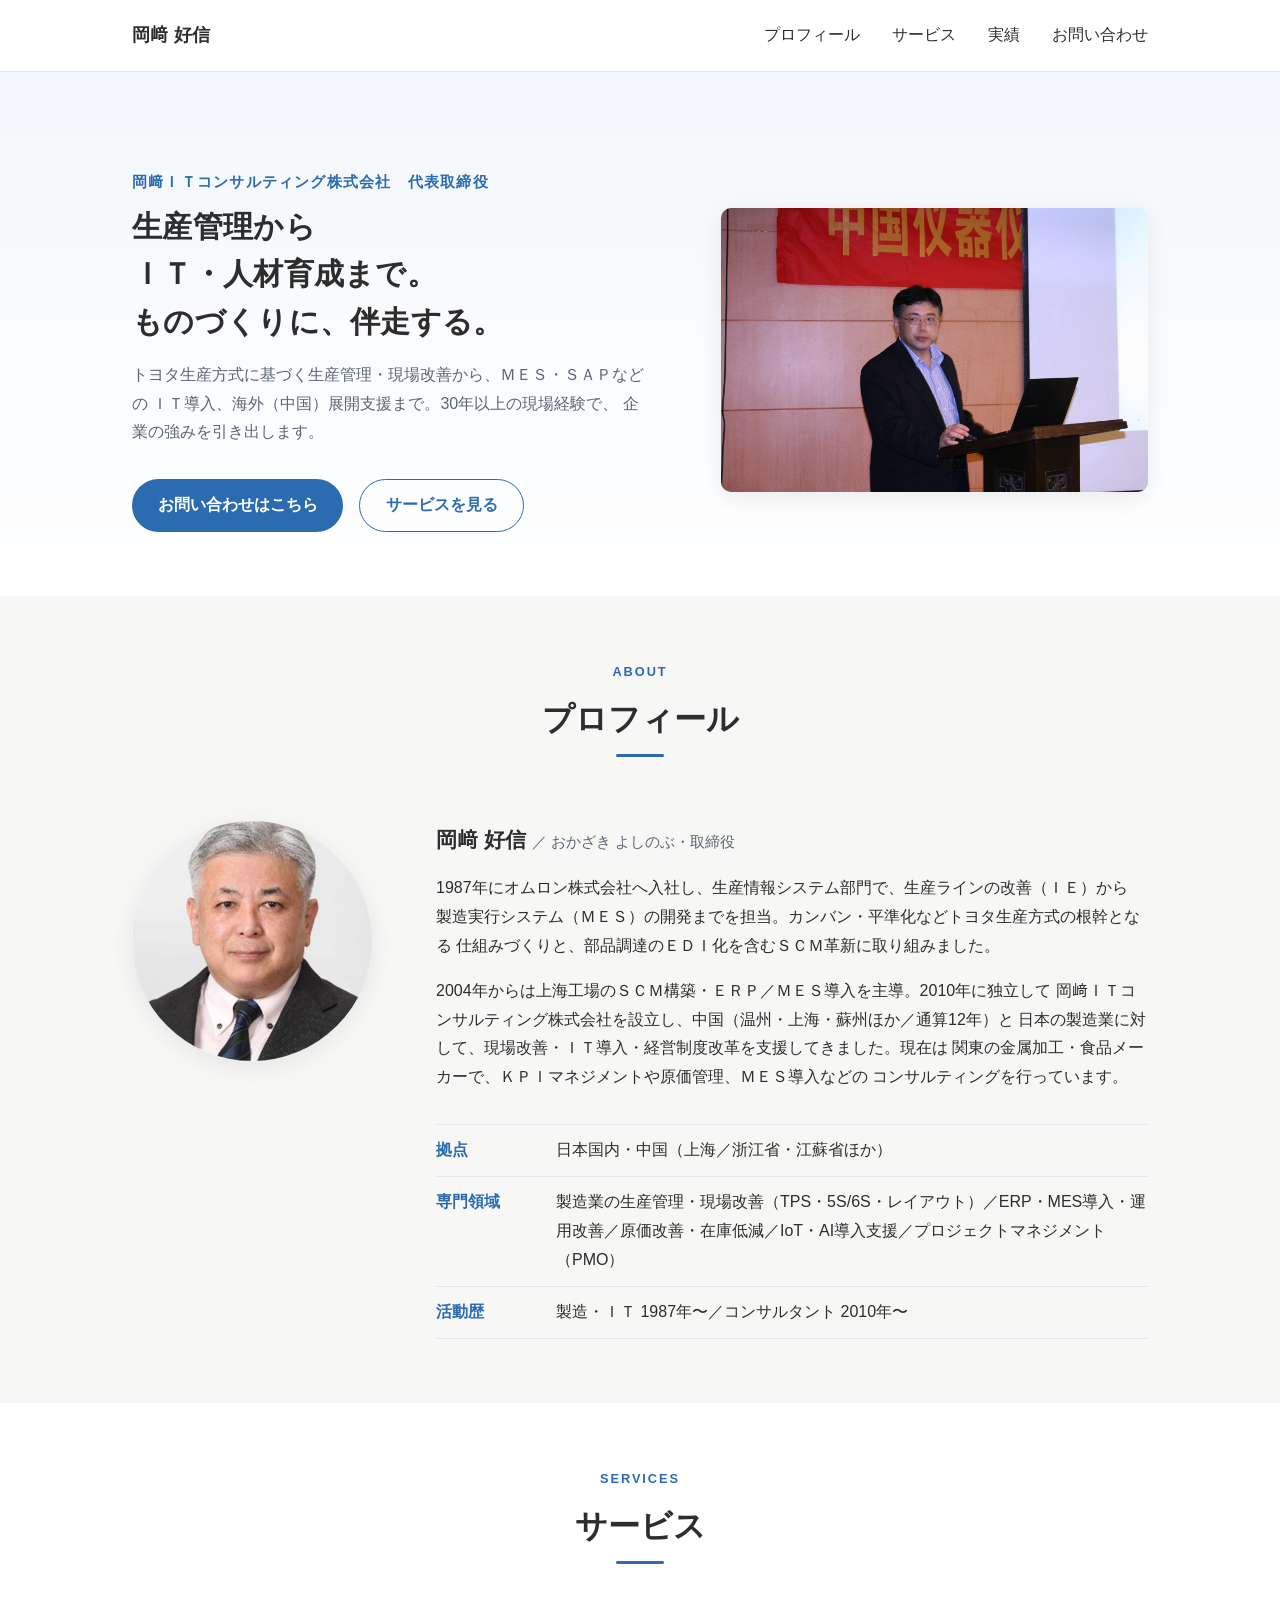
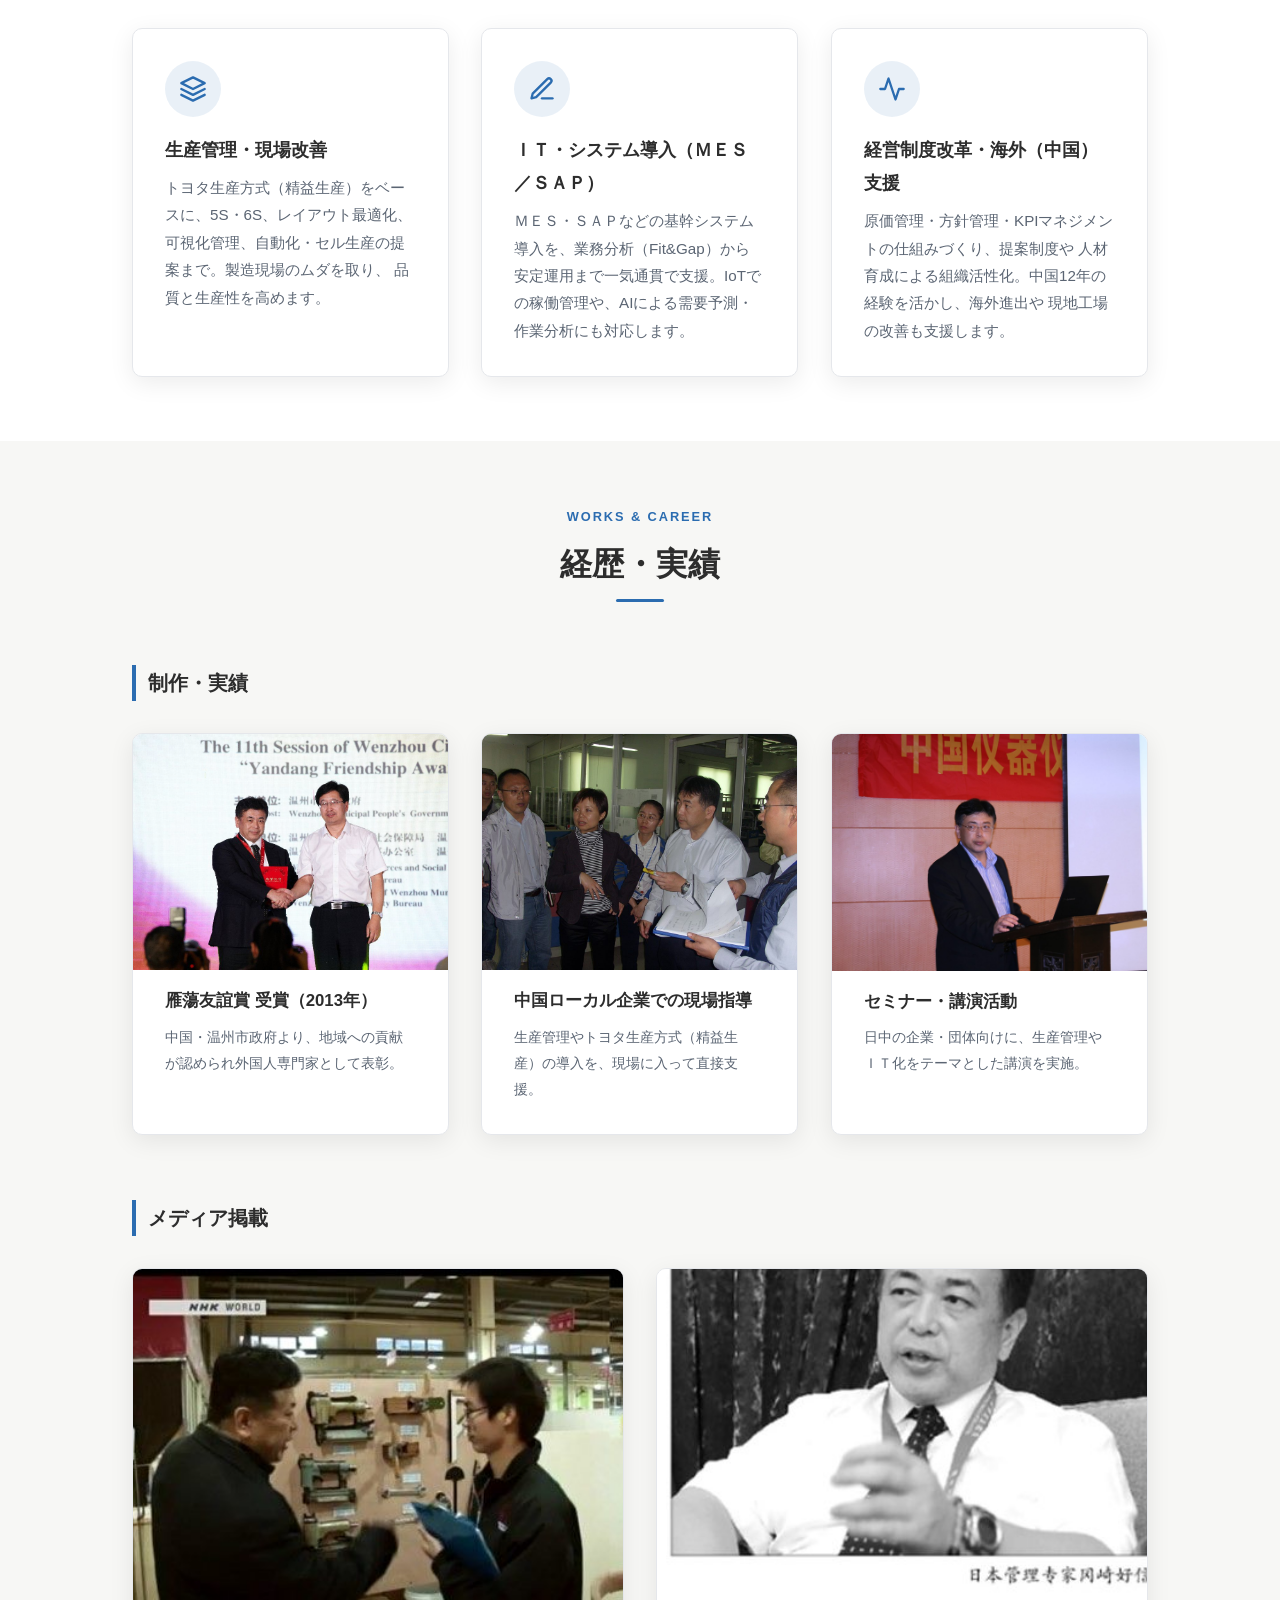
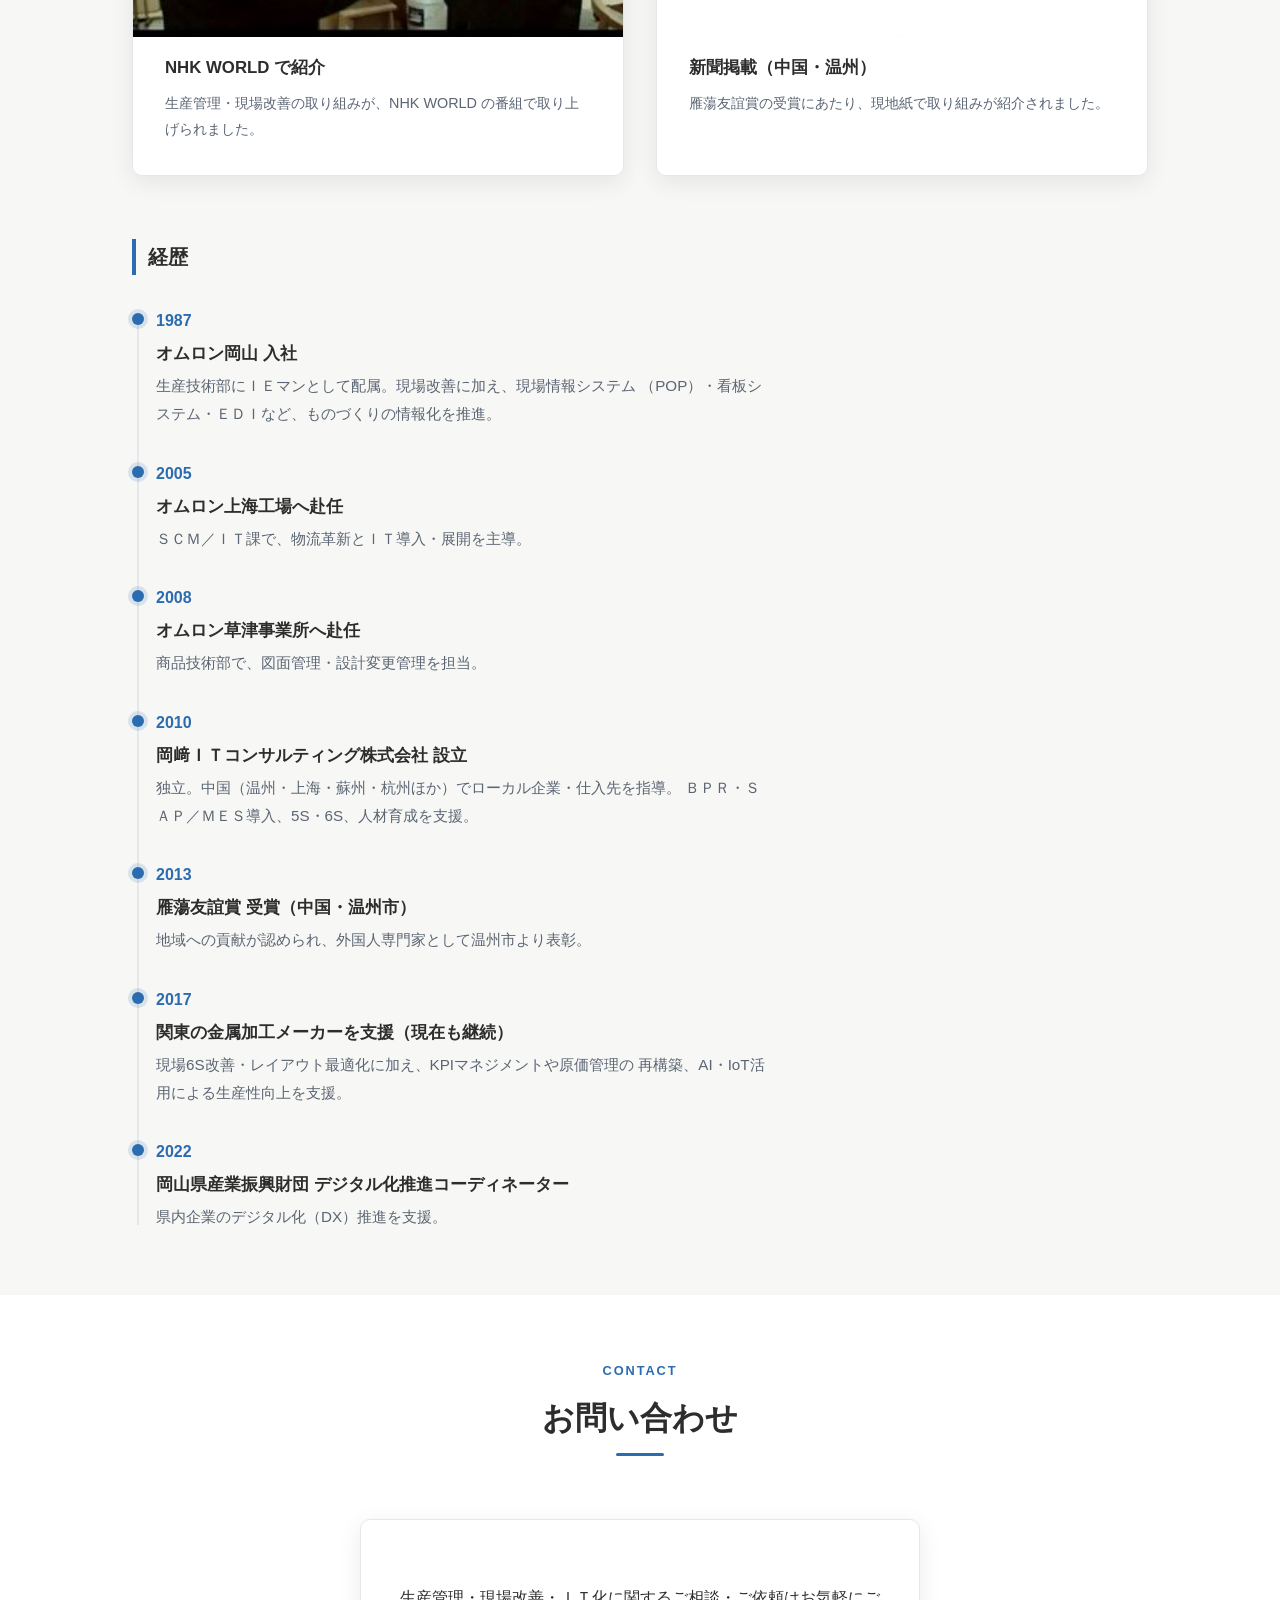
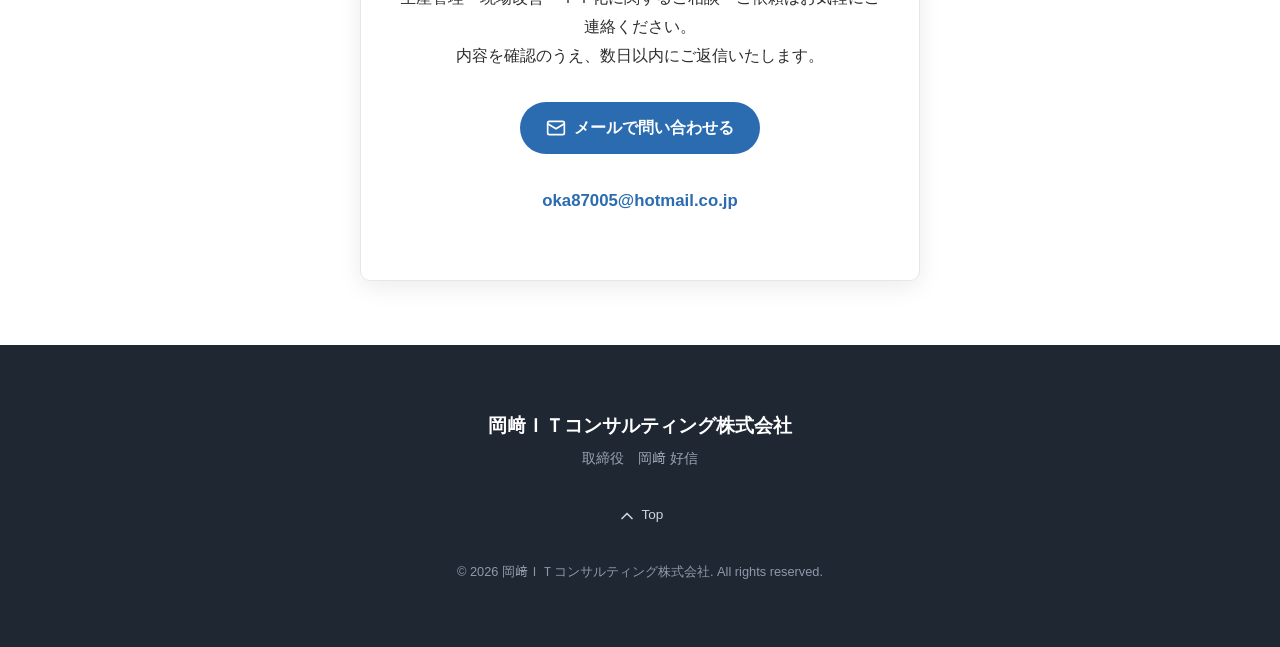
==== index.html @ dcaeceb7 "Update index.html" ====
<!DOCTYPE html>
<!--
  ============================================================
  個人事業主 名刺代わりサイト  /  1ページ完結・モバイルファースト
  - バックエンド無し（HTML / CSS / JS のみ）。AWS S3 + CloudFront で配信予定。
  - 依頼主（岡﨑好信氏／岡﨑ＩＴコンサルティング株式会社）の実データを反映済み（Sprint 7）。
  - 連絡先メール・SNSリンク・本番ドメインはプレースホルダー（公開前に差し替え：DEPLOY.md 参照）。
  ============================================================
-->
<html lang="ja">
<head>
  <meta charset="UTF-8" />
  <!-- モバイルファースト：端末幅に合わせて表示（拡大縮小は許可してアクセシビリティ確保） -->
  <meta name="viewport" content="width=device-width, initial-scale=1.0" />

  <!-- SEO / 共有用メタ -->
  <title>岡﨑 好信 | 岡﨑ＩＴコンサルティング株式会社</title>
  <meta name="description" content="生産管理・現場改善・ＩＴ化を軸に、中小企業の成長を支援する経営コンサルタント。トヨタ生産方式と日中での豊富な現場経験に基づくコンサルティングを行います。" />
  <meta name="theme-color" content="#2b6cb0" />

  <!-- ファビコン -->
  <link rel="icon" type="image/svg+xml" href="favicon.svg" />
  <link rel="icon" type="image/png" sizes="32x32" href="favicon-32.png" />
  <link rel="apple-touch-icon" href="apple-touch-icon.png" />

  <!--
    OGP / Twitter Card（SNSシェア時のカード表示）
    ※ 絶対URLは現在の公開先（GitHub Pages）に設定済み。
      クライアントへの譲渡時や独自ドメイン導入時は、下記の絶対URL（og:url / og:image / canonical）を差し替えること。
  -->
  <meta property="og:type" content="website" />
  <meta property="og:locale" content="ja_JP" />
  <meta property="og:site_name" content="岡﨑ＩＴコンサルティング株式会社" />
  <meta property="og:title" content="岡﨑 好信 | 岡﨑ＩＴコンサルティング株式会社" />
  <meta property="og:description" content="生産管理・現場改善・ＩＴ化を軸に、中小企業の成長を支援する経営コンサルタント。" />
  <meta property="og:url" content="https://metamol.github.io/okazaki-itc-site/" />
  <meta property="og:image" content="https://metamol.github.io/okazaki-itc-site/ogp.jpg" />
  <meta name="twitter:card" content="summary_large_image" />
  <link rel="canonical" href="https://metamol.github.io/okazaki-itc-site/" />

  <!-- 共通スタイル -->
  <link rel="stylesheet" href="css/style.css" />
</head>

<body>
  <!-- ============ ヘッダー / ナビ（Sprint 0 で枠、機能は Sprint 6） ============ -->
  <header class="site-header" id="top">
    <div class="container site-header__inner">
      <!-- ロゴ（屋号 or 氏名）。クリックでトップへ。 -->
      <a class="site-header__logo" href="#top">岡﨑 好信</a>

      <!-- モバイル用ハンバーガー（開閉動作は Sprint 6 で JS 実装） -->
      <button
        class="nav-toggle"
        type="button"
        aria-label="メニューを開く"
        aria-expanded="false"
        aria-controls="global-nav"
      >
        <span class="nav-toggle__bar"></span>
        <span class="nav-toggle__bar"></span>
        <span class="nav-toggle__bar"></span>
      </button>

      <!-- グローバルナビ：各セクションへのアンカー -->
      <nav class="global-nav" id="global-nav" aria-label="メインメニュー">
        <ul class="global-nav__list">
          <li><a href="#about">プロフィール</a></li>
          <li><a href="#services">サービス</a></li>
          <li><a href="#works">実績</a></li>
          <li><a href="#contact">お問い合わせ</a></li>
        </ul>
      </nav>
    </div>
  </header>

  <main>
    <!-- ============ Sprint 1: ヒーロー ============ -->
    <section class="hero" id="hero" aria-label="ヒーロー">
      <div class="container hero__inner">
        <!-- 左：テキスト（モバイルでは上） -->
        <div class="hero__body">
          <p class="hero__eyebrow">岡﨑ＩＴコンサルティング株式会社　代表取締役</p>
          <!-- キャッチコピー（各画面幅で折れない位置に改行を固定） -->
          <h1 class="hero__title">生産管理から<br />ＩＴ・人材育成まで。<br />ものづくりに、伴走する。</h1>
          <p class="hero__lead">
            トヨタ生産方式に基づく生産管理・現場改善から、ＭＥＳ・ＳＡＰなどの
            ＩＴ導入、海外（中国）展開支援まで。30年以上の現場経験で、
            企業の強みを引き出します。
          </p>
          <div class="hero__actions">
            <a class="btn btn--primary" href="#contact">お問い合わせはこちら</a>
            <a class="btn btn--ghost" href="#services">サービスを見る</a>
          </div>
        </div>

        <!-- 右：メインビジュアル（モバイルでは下）／セミナー登壇の様子 -->
        <div class="hero__visual">
          <img
            class="hero__image"
            src="images/hero.jpg"
            width="1600"
            height="1067"
            alt="セミナーで登壇する岡﨑好信"
          />
        </div>
      </div>
    </section>

    <!-- ============ Sprint 2: プロフィール ============ -->
    <section class="about section" id="about" aria-label="プロフィール">
      <div class="container">
        <!-- 共通見出しパーツ（英語ラベル＋日本語見出し） -->
        <header class="section-head">
          <p class="section-head__eyebrow">About</p>
          <h2 class="section-head__title">プロフィール</h2>
        </header>

        <div class="about__inner">
          <!-- 顔写真（正面ポートレート） -->
          <figure class="about__figure">
            <img
              class="about__image"
              src="images/profile.jpg"
              width="419"
              height="526"
              loading="lazy"
              alt="岡﨑好信"
            />
          </figure>

          <!-- 自己紹介本文＋基本情報 -->
          <div class="about__body">
            <p class="about__name">岡﨑 好信 <span class="about__role">／ おかざき よしのぶ・取締役</span></p>
            <p class="about__text">
              1987年にオムロン株式会社へ入社し、生産情報システム部門で、生産ラインの改善（ＩＥ）から
              製造実行システム（ＭＥＳ）の開発までを担当。カンバン・平準化などトヨタ生産方式の根幹となる
              仕組みづくりと、部品調達のＥＤＩ化を含むＳＣＭ革新に取り組みました。
            </p>
            <p class="about__text">
              2004年からは上海工場のＳＣＭ構築・ＥＲＰ／ＭＥＳ導入を主導。2010年に独立して
              岡﨑ＩＴコンサルティング株式会社を設立し、中国（温州・上海・蘇州ほか／通算12年）と
              日本の製造業に対して、現場改善・ＩＴ導入・経営制度改革を支援してきました。現在は
              関東の金属加工・食品メーカーで、ＫＰＩマネジメントや原価管理、ＭＥＳ導入などの
              コンサルティングを行っています。
            </p>

            <!-- 基本情報 -->
            <dl class="about__facts">
              <div class="about__fact">
                <dt>拠点</dt>
                <dd>日本国内・中国（上海／浙江省・江蘇省ほか）</dd>
              </div>
              <div class="about__fact">
                <dt>専門領域</dt>
                <dd>製造業の生産管理・現場改善（TPS・5S/6S・レイアウト）／ERP・MES導入・運用改善／原価改善・在庫低減／IoT・AI導入支援／プロジェクトマネジメント（PMO）</dd>
              </div>
              <div class="about__fact">
                <dt>活動歴</dt>
                <dd>製造・ＩＴ 1987年〜／コンサルタント 2010年〜</dd>
              </div>
            </dl>
          </div>
        </div>
      </div>
    </section>

    <!-- ============ Sprint 3: サービス / 事業内容 ============ -->
    <section class="services section" id="services" aria-label="サービス">
      <div class="container">
        <header class="section-head">
          <p class="section-head__eyebrow">Services</p>
          <h2 class="section-head__title">サービス</h2>
        </header>

        <!-- サービス一覧（ul/li で「項目の集まり」を意味づけ） -->
        <ul class="service-grid">
          <li class="service-card">
            <!-- アイコンは装飾なので aria-hidden（読み上げ対象外） -->
            <span class="service-card__icon" aria-hidden="true">
              <svg viewBox="0 0 24 24" width="28" height="28" fill="none"
                stroke="currentColor" stroke-width="2" stroke-linecap="round"
                stroke-linejoin="round">
                <path d="M12 2 2 7l10 5 10-5-10-5Z" />
                <path d="M2 17l10 5 10-5" />
                <path d="M2 12l10 5 10-5" />
              </svg>
            </span>
            <h3 class="service-card__title">生産管理・現場改善</h3>
            <p class="service-card__desc">
              トヨタ生産方式（精益生産）をベースに、5S・6S、レイアウト最適化、
              可視化管理、自動化・セル生産の提案まで。製造現場のムダを取り、
              品質と生産性を高めます。
            </p>
          </li>

          <li class="service-card">
            <span class="service-card__icon" aria-hidden="true">
              <svg viewBox="0 0 24 24" width="28" height="28" fill="none"
                stroke="currentColor" stroke-width="2" stroke-linecap="round"
                stroke-linejoin="round">
                <path d="M12 20h9" />
                <path d="M16.5 3.5a2.12 2.12 0 0 1 3 3L7 19l-4 1 1-4 12.5-12.5Z" />
              </svg>
            </span>
            <h3 class="service-card__title">ＩＴ・システム導入（ＭＥＳ／ＳＡＰ）</h3>
            <p class="service-card__desc">
              ＭＥＳ・ＳＡＰなどの基幹システム導入を、業務分析（Fit&amp;Gap）から
              安定運用まで一気通貫で支援。IoTでの稼働管理や、AIによる需要予測・
              作業分析にも対応します。
            </p>
          </li>

          <li class="service-card">
            <span class="service-card__icon" aria-hidden="true">
              <svg viewBox="0 0 24 24" width="28" height="28" fill="none"
                stroke="currentColor" stroke-width="2" stroke-linecap="round"
                stroke-linejoin="round">
                <path d="M22 12h-4l-3 9L9 3l-3 9H2" />
              </svg>
            </span>
            <h3 class="service-card__title">経営制度改革・海外（中国）支援</h3>
            <p class="service-card__desc">
              原価管理・方針管理・KPIマネジメントの仕組みづくり、提案制度や
              人材育成による組織活性化。中国12年の経験を活かし、海外進出や
              現地工場の改善も支援します。
            </p>
          </li>
        </ul>
      </div>
    </section>

    <!-- ============ Sprint 4: 経歴・実績 ============ -->
    <section class="works section" id="works" aria-label="経歴・実績">
      <div class="container">
        <header class="section-head">
          <p class="section-head__eyebrow">Works &amp; Career</p>
          <h2 class="section-head__title">経歴・実績</h2>
        </header>

        <!-- 実績（画像カード。実画像は Sprint 7 で差し替え） -->
        <h3 class="works__subtitle">制作・実績</h3>
        <ul class="works-grid">
          <li class="work-card">
            <img class="work-card__image" src="images/work-award.jpg" width="1024"
              height="682" loading="lazy" alt="温州市 雁蕩友誼賞の授賞式" />
            <div class="work-card__body">
              <h4 class="work-card__title">雁蕩友誼賞 受賞（2013年）</h4>
              <p class="work-card__desc">
                中国・温州市政府より、地域への貢献が認められ外国人専門家として表彰。
              </p>
            </div>
          </li>
          <li class="work-card">
            <img class="work-card__image" src="images/work-onsite.jpg" width="1000"
              height="750" loading="lazy" alt="中国ローカル企業での現場指導" />
            <div class="work-card__body">
              <h4 class="work-card__title">中国ローカル企業での現場指導</h4>
              <p class="work-card__desc">
                生産管理やトヨタ生産方式（精益生産）の導入を、現場に入って直接支援。
              </p>
            </div>
          </li>
          <li class="work-card">
            <img class="work-card__image" src="images/hero.jpg" width="1600"
              height="1067" loading="lazy" alt="セミナーでの講演の様子" />
            <div class="work-card__body">
              <h4 class="work-card__title">セミナー・講演活動</h4>
              <p class="work-card__desc">
                日中の企業・団体向けに、生産管理やＩＴ化をテーマとした講演を実施。
              </p>
            </div>
          </li>
        </ul>

        <!-- メディア掲載 -->
        <h3 class="works__subtitle works__subtitle--timeline">メディア掲載</h3>
        <ul class="works-grid">
          <li class="work-card">
            <img class="work-card__image" src="images/media-nhk.jpg" width="516"
              height="302" loading="lazy" alt="NHK WORLD で取材を受ける岡﨑好信" />
            <div class="work-card__body">
              <h4 class="work-card__title">NHK WORLD で紹介</h4>
              <p class="work-card__desc">
                生産管理・現場改善の取り組みが、NHK WORLD の番組で取り上げられました。
              </p>
            </div>
          </li>
          <li class="work-card">
            <img class="work-card__image" src="images/media-news.jpg" width="425"
              height="510" loading="lazy" alt="岡﨑好信を紹介する新聞記事（中国・温州）" />
            <div class="work-card__body">
              <h4 class="work-card__title">新聞掲載（中国・温州）</h4>
              <p class="work-card__desc">
                雁蕩友誼賞の受賞にあたり、現地紙で取り組みが紹介されました。
              </p>
            </div>
          </li>
        </ul>

        <!-- 経歴（タイムライン） -->
        <h3 class="works__subtitle works__subtitle--timeline">経歴</h3>
        <ol class="timeline">
          <li class="timeline__item">
            <span class="timeline__year">1987</span>
            <div class="timeline__content">
              <h4 class="timeline__title">オムロン岡山 入社</h4>
              <p class="timeline__desc">
                生産技術部にＩＥマンとして配属。現場改善に加え、現場情報システム
                （POP）・看板システム・ＥＤＩなど、ものづくりの情報化を推進。
              </p>
            </div>
          </li>
          <li class="timeline__item">
            <span class="timeline__year">2005</span>
            <div class="timeline__content">
              <h4 class="timeline__title">オムロン上海工場へ赴任</h4>
              <p class="timeline__desc">
                ＳＣＭ／ＩＴ課で、物流革新とＩＴ導入・展開を主導。
              </p>
            </div>
          </li>
          <li class="timeline__item">
            <span class="timeline__year">2008</span>
            <div class="timeline__content">
              <h4 class="timeline__title">オムロン草津事業所へ赴任</h4>
              <p class="timeline__desc">
                商品技術部で、図面管理・設計変更管理を担当。
              </p>
            </div>
          </li>
          <li class="timeline__item">
            <span class="timeline__year">2010</span>
            <div class="timeline__content">
              <h4 class="timeline__title">岡﨑ＩＴコンサルティング株式会社 設立</h4>
              <p class="timeline__desc">
                独立。中国（温州・上海・蘇州・杭州ほか）でローカル企業・仕入先を指導。
                ＢＰＲ・ＳＡＰ／ＭＥＳ導入、5S・6S、人材育成を支援。
              </p>
            </div>
          </li>
          <li class="timeline__item">
            <span class="timeline__year">2013</span>
            <div class="timeline__content">
              <h4 class="timeline__title">雁蕩友誼賞 受賞（中国・温州市）</h4>
              <p class="timeline__desc">
                地域への貢献が認められ、外国人専門家として温州市より表彰。
              </p>
            </div>
          </li>
          <li class="timeline__item">
            <span class="timeline__year">2017</span>
            <div class="timeline__content">
              <h4 class="timeline__title">関東の金属加工メーカーを支援（現在も継続）</h4>
              <p class="timeline__desc">
                現場6S改善・レイアウト最適化に加え、KPIマネジメントや原価管理の
                再構築、AI・IoT活用による生産性向上を支援。
              </p>
            </div>
          </li>
          <li class="timeline__item">
            <span class="timeline__year">2022</span>
            <div class="timeline__content">
              <h4 class="timeline__title">岡山県産業振興財団 デジタル化推進コーディネーター</h4>
              <p class="timeline__desc">
                県内企業のデジタル化（DX）推進を支援。
              </p>
            </div>
          </li>
        </ol>
      </div>
    </section>

    <!-- ============ Sprint 5: お問い合わせ ============ -->
    <section class="contact section" id="contact" aria-label="お問い合わせ">
      <div class="container">
        <header class="section-head">
          <p class="section-head__eyebrow">Contact</p>
          <h2 class="section-head__title">お問い合わせ</h2>
        </header>

        <div class="contact__card">
          <p class="contact__text">
            生産管理・現場改善・ＩＴ化に関するご相談・ご依頼はお気軽にご連絡ください。<br />
            内容を確認のうえ、数日以内にご返信いたします。
          </p>

          <!-- 主導線：メール（バックエンド不要。実アドレスは Sprint 7 で差し替え） -->
          <a class="btn btn--primary contact__mail" href="mailto:oka87005@hotmail.co.jp">
            <svg viewBox="0 0 24 24" width="20" height="20" fill="none"
              stroke="currentColor" stroke-width="2" stroke-linecap="round"
              stroke-linejoin="round" aria-hidden="true">
              <rect x="2" y="4" width="20" height="16" rx="2" />
              <path d="m22 7-10 6L2 7" />
            </svg>
            メールで問い合わせる
          </a>

          <!-- メールアドレス（クリックで起動・コピーも可） -->
          <p class="contact__address">
            <a href="mailto:oka87005@hotmail.co.jp">oka87005@hotmail.co.jp</a>
          </p>
        </div>
      </div>
    </section>
  </main>

  <!-- ============ Sprint 5: フッター ============ -->
  <footer class="site-footer">
    <div class="container site-footer__inner">
      <div class="site-footer__brand">
        <p class="site-footer__logo">岡﨑ＩＴコンサルティング株式会社</p>
        <p class="site-footer__tagline">取締役　岡﨑 好信</p>
      </div>

      <!-- ページトップへ戻る -->
      <a class="site-footer__top" href="#top" aria-label="ページの先頭へ戻る">
        <svg viewBox="0 0 24 24" width="20" height="20" fill="none"
          stroke="currentColor" stroke-width="2" stroke-linecap="round"
          stroke-linejoin="round" aria-hidden="true">
          <path d="m18 15-6-6-6 6" />
        </svg>
        Top
      </a>

      <p class="site-footer__copy">&copy; 2026 岡﨑ＩＴコンサルティング株式会社. All rights reserved.</p>
    </div>
  </footer>

  <!-- 共通スクリプト（ナビ開閉・スクロール演出は Sprint 6 で実装） -->
  <script src="js/main.js" defer></script>
</body>
</html>
---- css/style.css ----
/* ============================================================
   共通スタイル  /  Sprint 0：基盤構築
   構成: 1.リセット 2.デザイントークン 3.ベース 4.レイアウト土台
         5.ヘッダー/ナビ枠 6.プレースホルダー表示
   方針: モバイルファースト（まず狭い画面、@media (min-width) で拡張）
   ============================================================ */

/* ---------- 1. 最小リセット ---------- */
*,
*::before,
*::after {
  box-sizing: border-box; /* paddingを含めた幅計算でレイアウト崩れを防ぐ */
}

html {
  -webkit-text-size-adjust: 100%; /* モバイルで勝手に文字が拡大されるのを防ぐ */
  scroll-behavior: smooth;        /* アンカー移動を滑らかに */
}

body,
h1, h2, h3, h4, p, ul, ol, figure, blockquote {
  margin: 0;
}

ul, ol {
  padding: 0;
  list-style: none;
}

a {
  color: inherit;
  text-decoration: none;
}

img {
  display: block;
  max-width: 100%; /* 画像が親をはみ出さない（横スクロール防止） */
  height: auto;
}

button {
  font: inherit;
  color: inherit;
  background: none;
  border: none;
  cursor: pointer;
}

/* ---------- 2. デザイントークン（CSS変数） ----------
   ブランドカラーやサイズの「一元管理」。
   後でブランドカラーを変えるときは --color-accent の1行を直すだけで済む。 */
:root {
  /* 配色：ベース(白/オフホワイト) + アクセント1色 + ダークグレー文字 */
  --color-bg: #ffffff;
  --color-bg-subtle: #f7f7f5;   /* セクション背景の差し色（オフホワイト） */
  --color-text: #2d2d2d;        /* 本文 */
  --color-text-muted: #5b6573;  /* 補足テキスト（コントラスト比 4.5:1 以上を確保：hero #f3f7fb 上で約5.49、#f7f7f5 上で約5.51） */
  --color-accent: #2b6cb0;      /* ★ブランドカラー（ここ1行で全体を変更可能） */
  --color-accent-dark: #21527e; /* ホバー等の濃いめ */
  --color-border: #e5e7eb;

  /* タイポグラフィ（日本語対応のシステムフォント＝読み込み無しで軽量・高速） */
  --font-base: "Helvetica Neue", Arial, "Hiragino Kaku Gothic ProN",
    "Hiragino Sans", "Yu Gothic", "Meiryo", sans-serif;
  --line-height: 1.8;

  /* 余白・サイズ（8pxグリッドベース） */
  --space-xs: 0.5rem;
  --space-sm: 1rem;
  --space-md: 2rem;
  --space-lg: 4rem;
  --space-xl: 6rem;

  --container-max: 1080px;   /* PC時の最大幅 */
  --container-pad: 1.25rem;  /* 左右の余白（モバイル基準） */
  --header-height: 60px;

  --radius: 10px;
  --shadow: 0 6px 24px rgba(0, 0, 0, 0.08);
  --transition: 0.25s ease;
}

/* ---------- 3. ベース ---------- */
body {
  font-family: var(--font-base);
  line-height: var(--line-height);
  color: var(--color-text);
  background: var(--color-bg);
  /* ヘッダーが fixed のぶん、本文の先頭が隠れないように余白を確保 */
  padding-top: var(--header-height);
}

/* アンカー移動時に固定ヘッダーへ潜り込まないよう、着地位置を調整 */
:target {
  scroll-margin-top: var(--header-height);
}

/* ---------- 4. レイアウト土台 ---------- */
.container {
  width: 100%;
  max-width: var(--container-max);
  margin-inline: auto;
  padding-inline: var(--container-pad);
}

/* 各セクション共通の上下余白（ヒーローは個別指定するので .section のみ） */
.section {
  padding-block: var(--space-lg);
}

/* セクション背景の交互差し込み（視認性向上）。Sprint 2以降で活用 */
.section:nth-of-type(even) {
  background: var(--color-bg-subtle);
}

/* ---------- 5. ヘッダー / ナビ枠（機能は Sprint 6） ---------- */
.site-header {
  position: fixed; /* スクロールしても常に上部に固定 */
  inset: 0 0 auto 0;
  height: var(--header-height);
  background: rgba(255, 255, 255, 0.92);
  backdrop-filter: saturate(180%) blur(8px);
  border-bottom: 1px solid var(--color-border);
  z-index: 1000;
}

.site-header__inner {
  height: 100%;
  display: flex;
  align-items: center;
  justify-content: space-between;
}

.site-header__logo {
  font-size: 1.1rem;
  font-weight: 700;
  letter-spacing: 0.02em;
}

/* ハンバーガーボタン（モバイルで表示、PCで隠す） */
.nav-toggle {
  display: inline-flex;
  flex-direction: column;
  justify-content: center;
  gap: 5px;
  width: 44px;  /* タップしやすい最小サイズ */
  height: 44px;
}

.nav-toggle__bar {
  display: block;
  width: 24px;
  height: 2px;
  background: var(--color-text);
  transition: var(--transition);
}

/* グローバルナビ（モバイル：初期は隠す。開閉は Sprint 6 で .is-open を付与） */
.global-nav {
  position: fixed;
  inset: var(--header-height) 0 auto 0;
  background: var(--color-bg);
  border-bottom: 1px solid var(--color-border);
  transform: translateY(-120%); /* 画面外へ退避 */
  transition: transform var(--transition);
}

.global-nav.is-open {
  transform: translateY(0);
}

.global-nav__list {
  display: flex;
  flex-direction: column;
}

.global-nav__list a {
  display: block;
  padding: var(--space-sm) var(--container-pad);
  border-top: 1px solid var(--color-border);
  transition: color var(--transition);
}

.global-nav__list a:hover {
  color: var(--color-accent);
}

/* ============================================================
   レスポンシブ：タブレット以上（768px〜）
   ============================================================ */
@media (min-width: 768px) {
  :root {
    --container-pad: 2rem;
    --header-height: 72px;
  }

  /* PCではハンバーガーを隠し、ナビを横並びで常時表示 */
  .nav-toggle {
    display: none;
  }

  .global-nav {
    position: static;
    transform: none;
    background: transparent;
    border: none;
  }

  .global-nav__list {
    flex-direction: row;
    gap: var(--space-md);
  }

  .global-nav__list a {
    padding: 0;
    border: none;
  }
}

/* ============================================================
   アクセシビリティ：視差効果を減らす設定の尊重
   ============================================================ */
@media (prefers-reduced-motion: reduce) {
  html {
    scroll-behavior: auto;
  }
  * {
    transition: none !important;
  }
}

/* ============================================================
   アクセシビリティ：キーボード操作時のフォーカス可視化
   :focus ではなく :focus-visible を使い、マウス操作時には出さない
   ============================================================ */
a:focus-visible,
.btn:focus-visible,
.nav-toggle:focus-visible,
.global-nav__list a:focus-visible {
  outline: 2px solid var(--color-accent);
  outline-offset: 2px;
  border-radius: 2px;
}

/* ============================================================
   ボタン（共通パーツ。ヒーロー以降の各CTAで使う）
   ============================================================ */
.btn {
  display: inline-flex;
  align-items: center;
  justify-content: center;
  min-height: 48px; /* タップ領域を確保（アクセシビリティ） */
  padding: 0.7rem 1.6rem;
  border-radius: 999px;
  font-weight: 700;
  text-align: center;
  transition: background var(--transition), color var(--transition),
    border-color var(--transition), transform var(--transition);
}

.btn:active {
  transform: translateY(1px);
}

.btn--primary {
  background: var(--color-accent);
  color: #fff;
}

.btn--primary:hover {
  background: var(--color-accent-dark);
}

.btn--ghost {
  border: 1.5px solid var(--color-accent);
  color: var(--color-accent);
}

.btn--ghost:hover {
  background: var(--color-accent);
  color: #fff;
}

/* ============================================================
   Sprint 1：ヒーローセクション
   モバイル：縦積み（テキスト→画像）／PC：2カラム（テキスト｜画像）
   ============================================================ */
.hero {
  padding-block: var(--space-lg) var(--space-md);
  background: linear-gradient(180deg, #f3f7fb 0%, var(--color-bg) 100%);
}

.hero__inner {
  display: flex;
  flex-direction: column;
  gap: var(--space-md);
  align-items: center;
  text-align: center;
}

.hero__eyebrow {
  color: var(--color-accent);
  font-weight: 700;
  letter-spacing: 0.08em;
  font-size: 0.95rem;
  margin-bottom: var(--space-xs);
}

.hero__title {
  /* キャッチコピーは3行・最長12字（「ものづくりに、伴走する。」）。
     タブレットの2カラム時の狭い文字幅でも折れない上限に調整。 */
  font-size: clamp(1.4rem, 4.5vw, 1.9rem);
  line-height: 1.55;
  letter-spacing: 0.01em;
}

.hero__lead {
  margin-top: var(--space-sm);
  color: var(--color-text-muted);
  max-width: 32rem;
}

.hero__actions {
  display: flex;
  flex-wrap: wrap;
  gap: var(--space-sm);
  justify-content: center;
  margin-top: var(--space-md);
}

.hero__visual {
  width: 100%;
  max-width: 420px;
}

.hero__image {
  width: 100%;
  border-radius: var(--radius);
  box-shadow: var(--shadow);
}

@media (min-width: 992px) {
  /* ヒーローの2カラム化は 992px 以上で。
     768px台の2カラムだと文字列が窮屈になり、見出しが余計に折り返すため。 */
  .hero {
    padding-block: var(--space-xl) var(--space-lg);
  }

  .hero__inner {
    flex-direction: row;
    text-align: left;
    gap: var(--space-lg);
  }

  .hero__body {
    flex: 1 1 0;
  }

  .hero__actions {
    justify-content: flex-start;
  }

  .hero__visual {
    flex: 0 0 42%;
    max-width: 460px;
  }
}

/* ============================================================
   共通：セクション見出し（Sprint 2 で導入、以降のセクションで共用）
   ============================================================ */
.section-head {
  text-align: center;
  margin-bottom: var(--space-lg);
}

.section-head__eyebrow {
  color: var(--color-accent);
  font-weight: 700;
  letter-spacing: 0.15em;
  text-transform: uppercase;
  font-size: 0.8rem;
}

.section-head__title {
  font-size: clamp(1.5rem, 5vw, 2rem);
  margin-top: var(--space-xs);
  position: relative;
  display: inline-block;
  padding-bottom: var(--space-xs);
}

/* 見出し下のアクセント下線 */
.section-head__title::after {
  content: "";
  position: absolute;
  left: 50%;
  bottom: 0;
  transform: translateX(-50%);
  width: 48px;
  height: 3px;
  border-radius: 3px;
  background: var(--color-accent);
}

/* ============================================================
   Sprint 2：プロフィール（About）
   モバイル：写真→本文の縦積み／PC：写真｜本文の横並び
   ============================================================ */
.about__inner {
  display: flex;
  flex-direction: column;
  gap: var(--space-md);
  align-items: center;
}

.about__figure {
  margin: 0;
  width: 200px;
  flex-shrink: 0;
}

.about__image {
  width: 100%;
  aspect-ratio: 1 / 1;
  object-fit: cover;
  border-radius: 50%; /* 丸型の顔写真 */
  box-shadow: var(--shadow);
}

.about__name {
  font-size: 1.3rem;
  font-weight: 700;
  margin-bottom: var(--space-sm);
}

.about__role {
  font-size: 0.95rem;
  font-weight: 500;
  color: var(--color-text-muted);
}

.about__text {
  margin-bottom: var(--space-sm);
}

.about__facts {
  margin: var(--space-md) 0 0;
  border-top: 1px solid var(--color-border);
}

.about__fact {
  display: flex;
  gap: var(--space-sm);
  padding: 0.7rem 0;
  border-bottom: 1px solid var(--color-border);
}

.about__fact dt {
  flex: 0 0 6.5rem;
  font-weight: 700;
  color: var(--color-accent);
}

.about__fact dd {
  margin: 0;
}

@media (min-width: 768px) {
  .about__inner {
    flex-direction: row;
    align-items: flex-start;
    gap: var(--space-lg);
  }

  .about__figure {
    width: 240px;
    position: sticky;
    top: calc(var(--header-height) + var(--space-md));
  }

  .about__body {
    flex: 1 1 0;
  }
}

/* ============================================================
   Sprint 3：サービス / 事業内容
   レスポンシブグリッド：auto-fit + minmax で列数が自動調整される
   （220px を下回らない範囲で 1〜3 列に折り返す。breakpoint不要）
   ============================================================ */
.service-grid {
  display: grid;
  grid-template-columns: repeat(auto-fit, minmax(220px, 1fr));
  gap: var(--space-md);
}

.service-card {
  display: flex;
  flex-direction: column;
  align-items: flex-start;
  padding: var(--space-md);
  background: var(--color-bg);
  border: 1px solid var(--color-border);
  border-radius: var(--radius);
  box-shadow: var(--shadow);
  transition: transform var(--transition), box-shadow var(--transition);
}

.service-card:hover {
  transform: translateY(-4px);
  box-shadow: 0 12px 32px rgba(0, 0, 0, 0.12);
}

/* アイコンを丸いアクセント背景に乗せる */
.service-card__icon {
  display: inline-flex;
  align-items: center;
  justify-content: center;
  width: 56px;
  height: 56px;
  border-radius: 50%;
  background: rgba(43, 108, 176, 0.1); /* accent の薄い色 */
  color: var(--color-accent);
  margin-bottom: var(--space-sm);
}

.service-card__title {
  font-size: 1.15rem;
  margin-bottom: var(--space-xs);
}

.service-card__desc {
  color: var(--color-text-muted);
  font-size: 0.95rem;
}

/* ============================================================
   Sprint 4：経歴・実績
   ============================================================ */
.works__subtitle {
  font-size: 1.25rem;
  margin-bottom: var(--space-md);
  padding-left: 0.75rem;
  border-left: 4px solid var(--color-accent); /* 小見出しの左アクセント */
}

.works__subtitle--timeline {
  margin-top: var(--space-lg);
}

/* 実績グリッド（サービスと同様に auto-fit で 1〜3 列） */
.works-grid {
  display: grid;
  grid-template-columns: repeat(auto-fit, minmax(240px, 1fr));
  gap: var(--space-md);
}

.work-card {
  background: var(--color-bg);
  border: 1px solid var(--color-border);
  border-radius: var(--radius);
  overflow: hidden; /* 画像の角を radius に合わせる */
  box-shadow: var(--shadow);
  transition: transform var(--transition), box-shadow var(--transition);
}

.work-card:hover {
  transform: translateY(-4px);
  box-shadow: 0 12px 32px rgba(0, 0, 0, 0.12);
}

.work-card__image {
  width: 100%;
  aspect-ratio: 4 / 3;
  object-fit: cover;
  display: block;
}

.work-card__body {
  padding: var(--space-sm) var(--space-md) var(--space-md);
}

.work-card__title {
  font-size: 1.05rem;
  margin-bottom: var(--space-xs);
}

.work-card__desc {
  color: var(--color-text-muted);
  font-size: 0.9rem;
}

/* 経歴タイムライン：左に縦線、各項目に年バッジ */
.timeline {
  position: relative;
  margin: 0;
  padding-left: 1.5rem;
}

/* 縦のライン */
.timeline::before {
  content: "";
  position: absolute;
  left: 5px;
  top: 6px;
  bottom: 6px;
  width: 2px;
  background: var(--color-border);
}

.timeline__item {
  position: relative;
  padding-bottom: var(--space-md);
}

.timeline__item:last-child {
  padding-bottom: 0;
}

/* ライン上のドット */
.timeline__item::before {
  content: "";
  position: absolute;
  left: -1.5rem;
  top: 6px;
  width: 12px;
  height: 12px;
  margin-left: 0;
  border-radius: 50%;
  background: var(--color-accent);
  box-shadow: 0 0 0 4px rgba(43, 108, 176, 0.15);
}

.timeline__year {
  display: inline-block;
  font-weight: 700;
  color: var(--color-accent);
  margin-bottom: 0.2rem;
}

.timeline__title {
  font-size: 1.05rem;
  margin-bottom: 0.2rem;
}

.timeline__desc {
  color: var(--color-text-muted);
  font-size: 0.95rem;
}

@media (min-width: 768px) {
  /* PCではタイムラインを中央寄せして読みやすい幅に */
  .timeline {
    max-width: 640px;
  }
}

/* ============================================================
   Sprint 5：お問い合わせ
   ============================================================ */
.contact__card {
  max-width: 560px;
  margin-inline: auto;
  text-align: center;
  padding: var(--space-lg) var(--space-md);
  background: var(--color-bg);
  border: 1px solid var(--color-border);
  border-radius: var(--radius);
  box-shadow: var(--shadow);
}

.contact__text {
  margin-bottom: var(--space-md);
}

/* メールボタン内のアイコンと文字の間隔 */
.contact__mail {
  gap: 0.5rem;
}

.contact__address {
  margin-top: var(--space-md);
  font-size: 1.05rem;
  font-weight: 700;
  word-break: break-all; /* 長いアドレスでも狭い画面で溢れない */
}

.contact__address a {
  color: var(--color-accent);
  border-bottom: 1px solid transparent;
  transition: border-color var(--transition);
}

.contact__address a:hover {
  border-bottom-color: var(--color-accent);
}

/* ============================================================
   Sprint 5：フッター
   ============================================================ */
.site-footer {
  background: #1f2733;
  color: #cdd3dc;
  padding-block: var(--space-lg);
  text-align: center;
}

.site-footer__inner {
  display: flex;
  flex-direction: column;
  align-items: center;
  gap: var(--space-md);
}

.site-footer__logo {
  font-size: 1.2rem;
  font-weight: 700;
  color: #fff;
}

.site-footer__tagline {
  font-size: 0.85rem;
  color: #9aa3b2;
  margin-top: 0.2rem;
}

.site-footer__top {
  display: inline-flex;
  align-items: center;
  gap: 0.3rem;
  font-size: 0.85rem;
  color: #cdd3dc;
  transition: color var(--transition);
}

.site-footer__top:hover {
  color: #fff;
}

.site-footer__copy {
  font-size: 0.8rem;
  /* ダーク背景(#1f2733)に対しコントラスト比 4.5:1 以上を確保（約5.2:1） */
  color: #8f99a8;
}

/* ============================================================
   Sprint 6：ナビ機能・スクロール出現アニメ
   ============================================================ */

/* ハンバーガー → ×（開いているときは aria-expanded="true"） */
.nav-toggle[aria-expanded="true"] .nav-toggle__bar:nth-child(1) {
  transform: translateY(7px) rotate(45deg);
}
.nav-toggle[aria-expanded="true"] .nav-toggle__bar:nth-child(2) {
  opacity: 0;
}
.nav-toggle[aria-expanded="true"] .nav-toggle__bar:nth-child(3) {
  transform: translateY(-7px) rotate(-45deg);
}

/* スクロール出現：JS有効(.js)かつ動きを減らさない(.reduce以外)ときだけ隠す。
   → JSが無効/失敗したり、reduced-motion設定なら最初から表示される（読める）。 */
.js:not(.reduce) .section-head,
.js:not(.reduce) .service-card,
.js:not(.reduce) .work-card,
.js:not(.reduce) .timeline__item,
.js:not(.reduce) .about__figure,
.js:not(.reduce) .about__body,
.js:not(.reduce) .contact__card {
  opacity: 0;
  transform: translateY(18px);
  transition: opacity 0.6s ease, transform 0.6s ease;
  will-change: opacity, transform;
}

/* IntersectionObserver が付与する .is-visible で表示状態へ */
.js:not(.reduce) .is-visible {
  opacity: 1;
  transform: none;
}
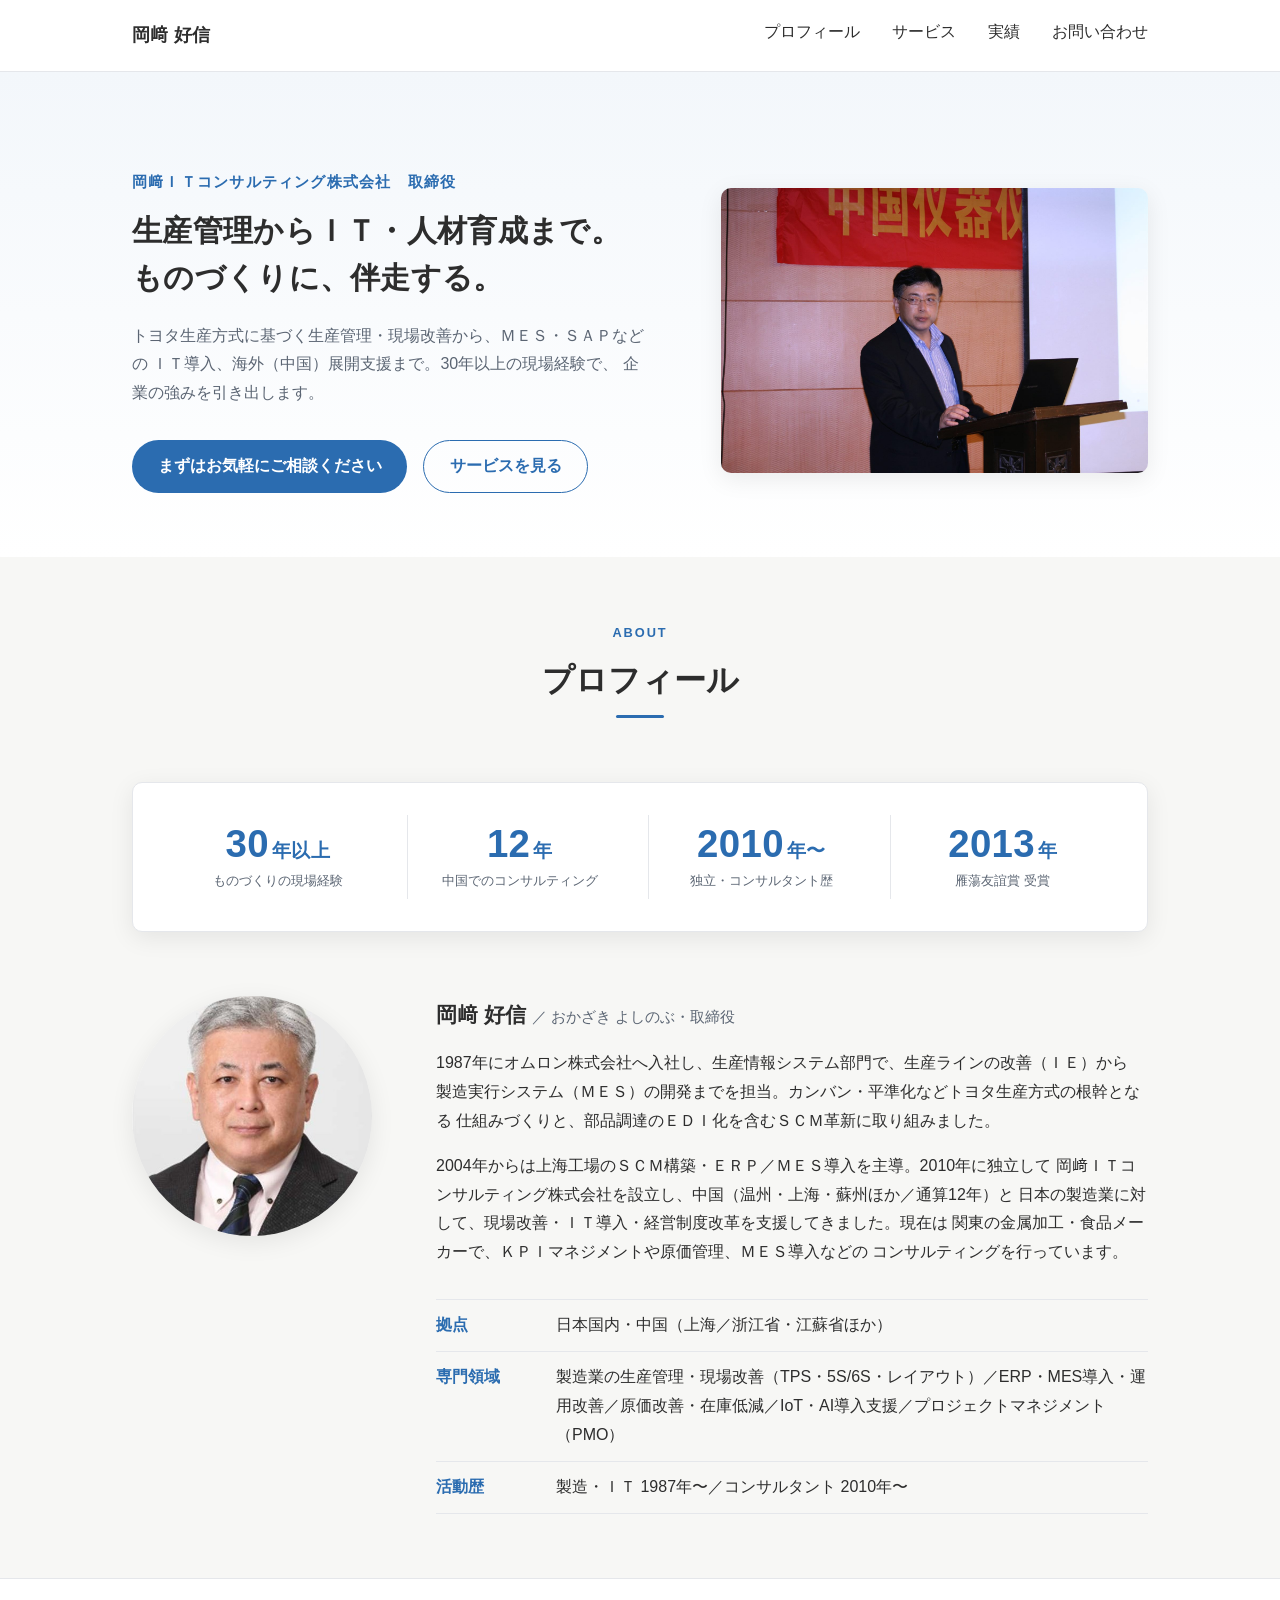
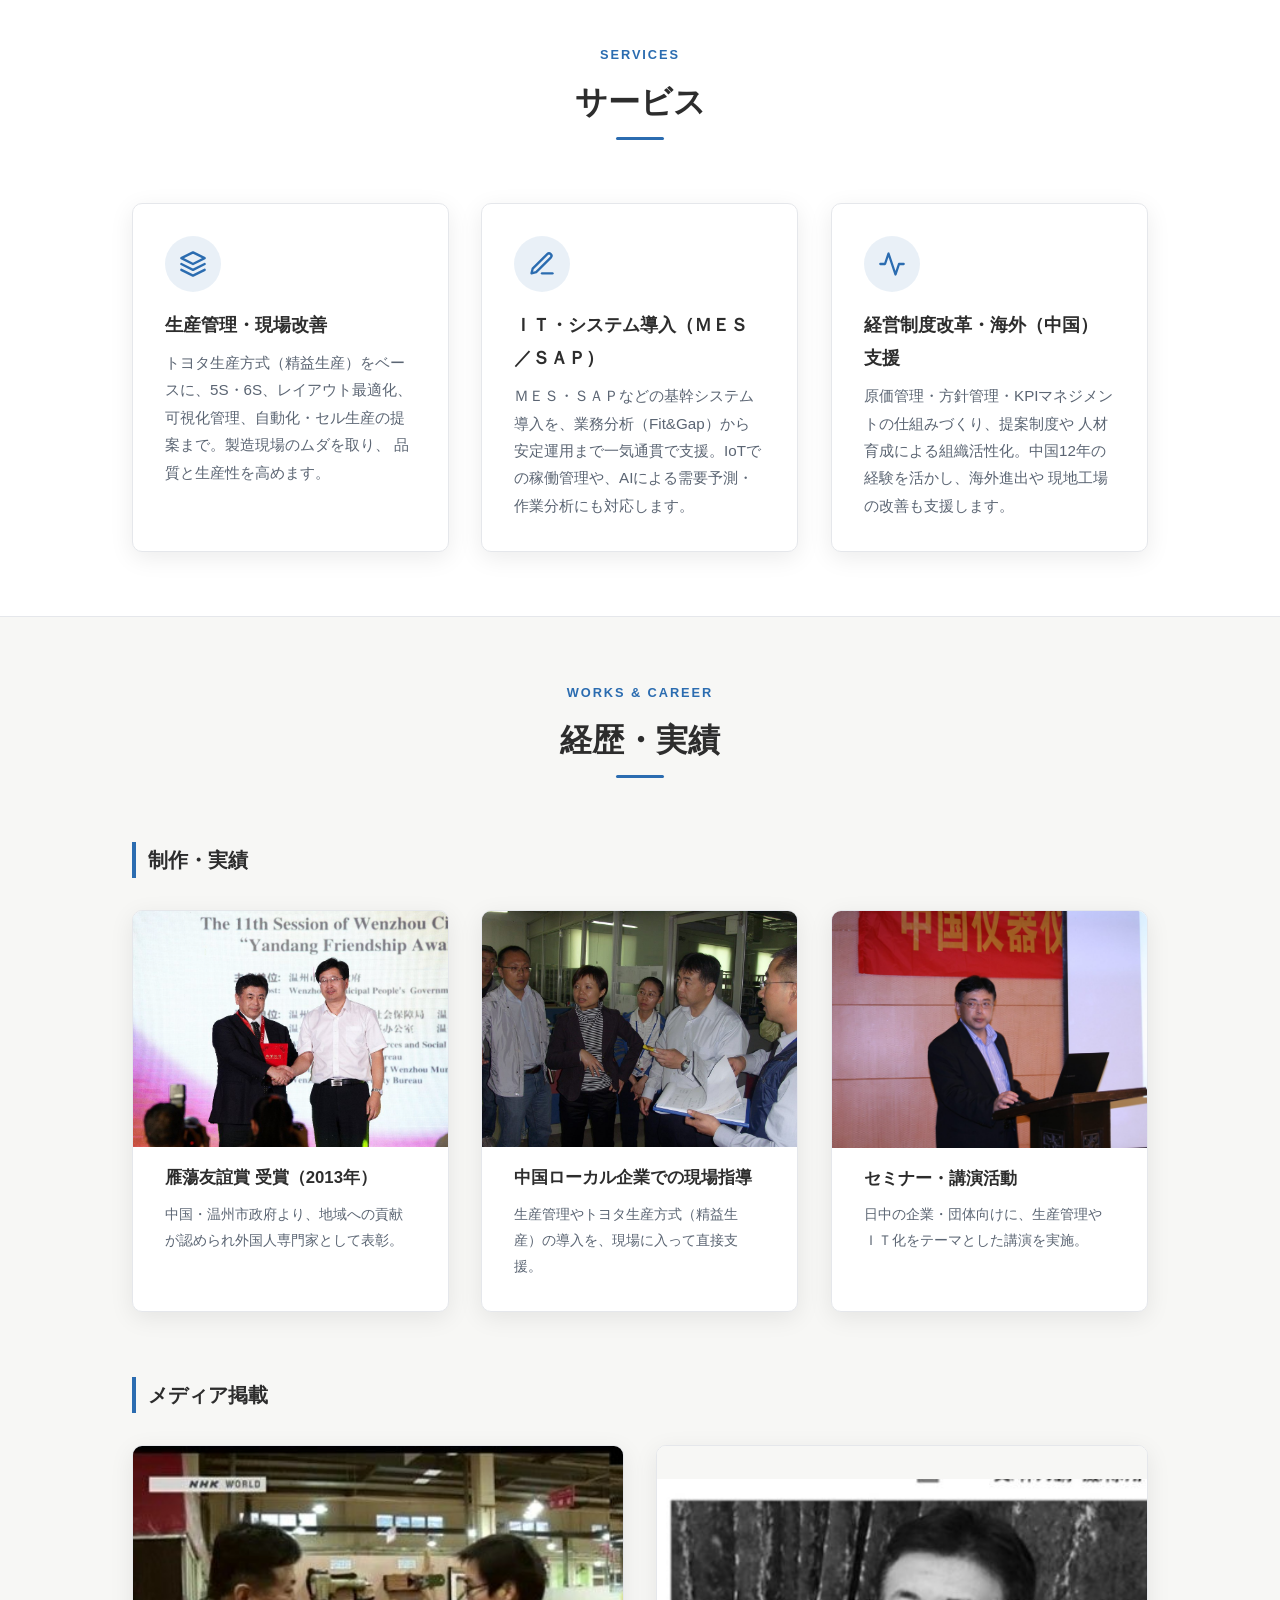
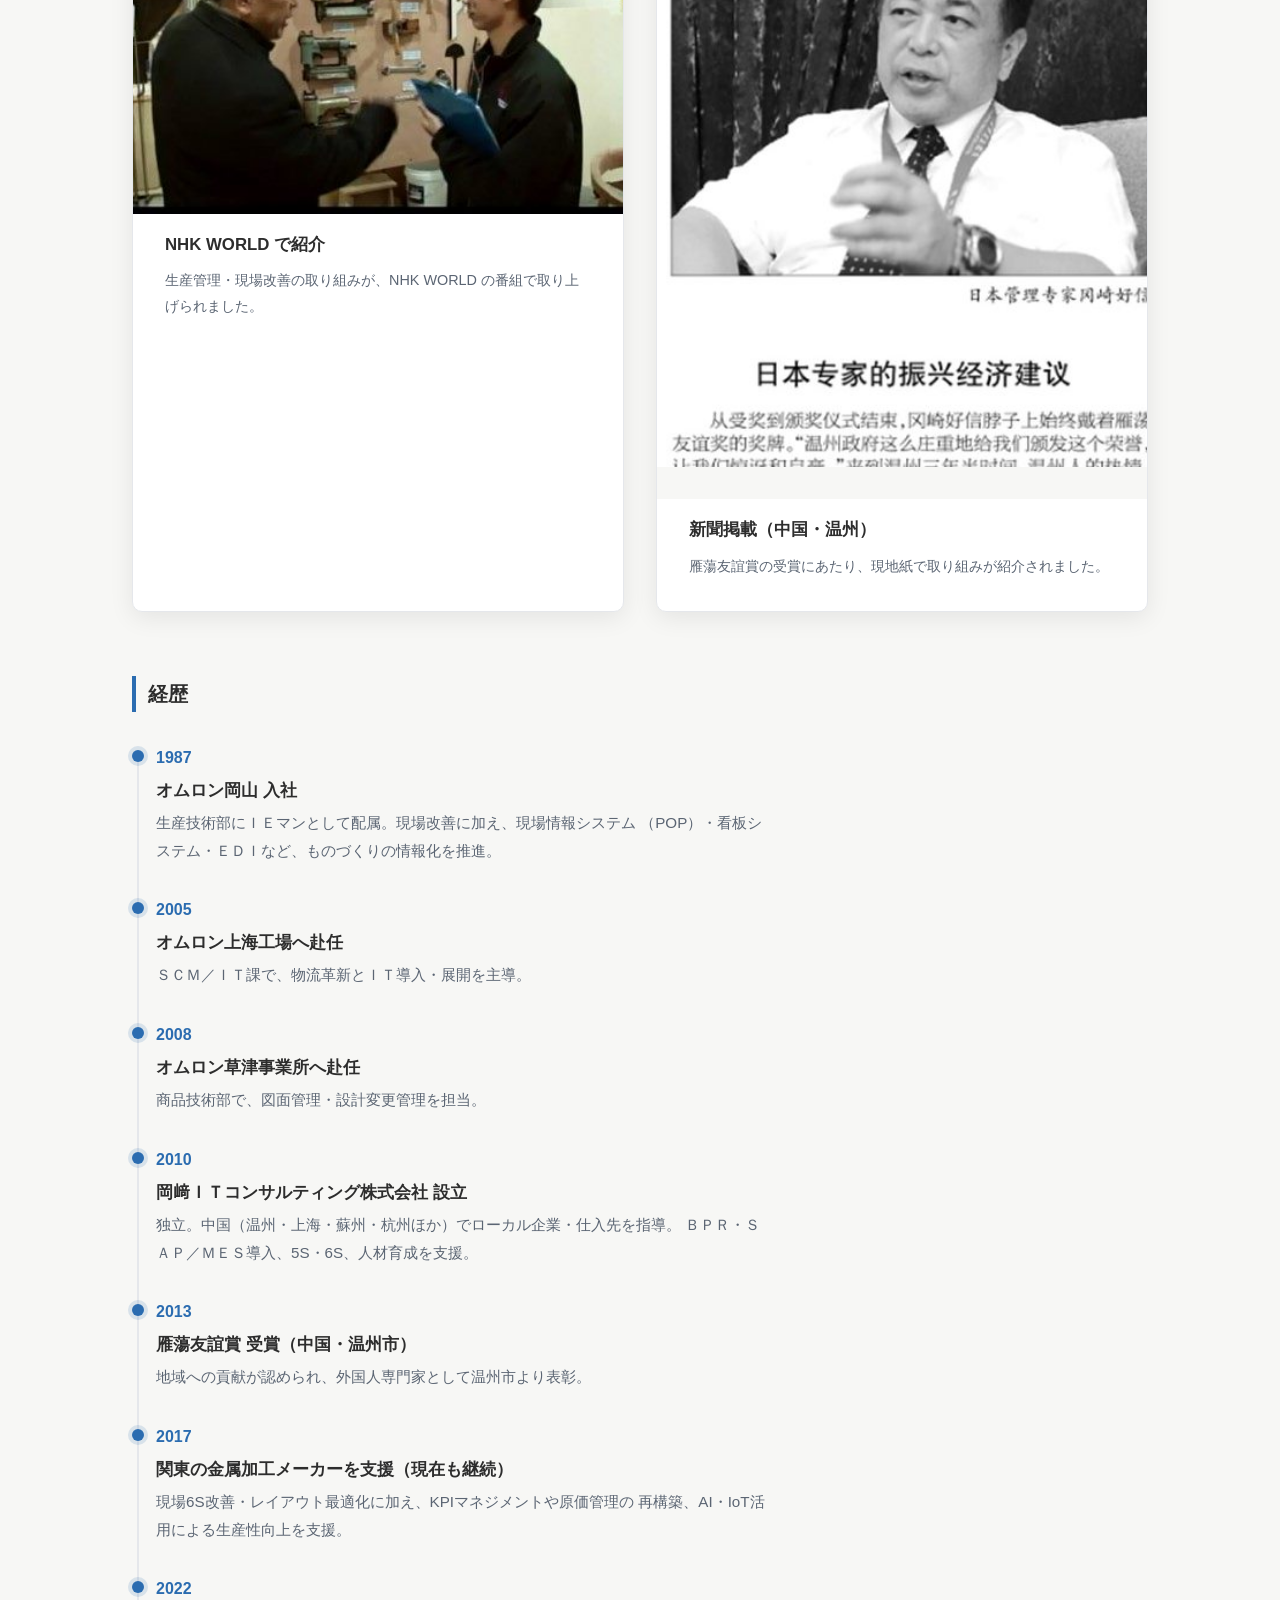
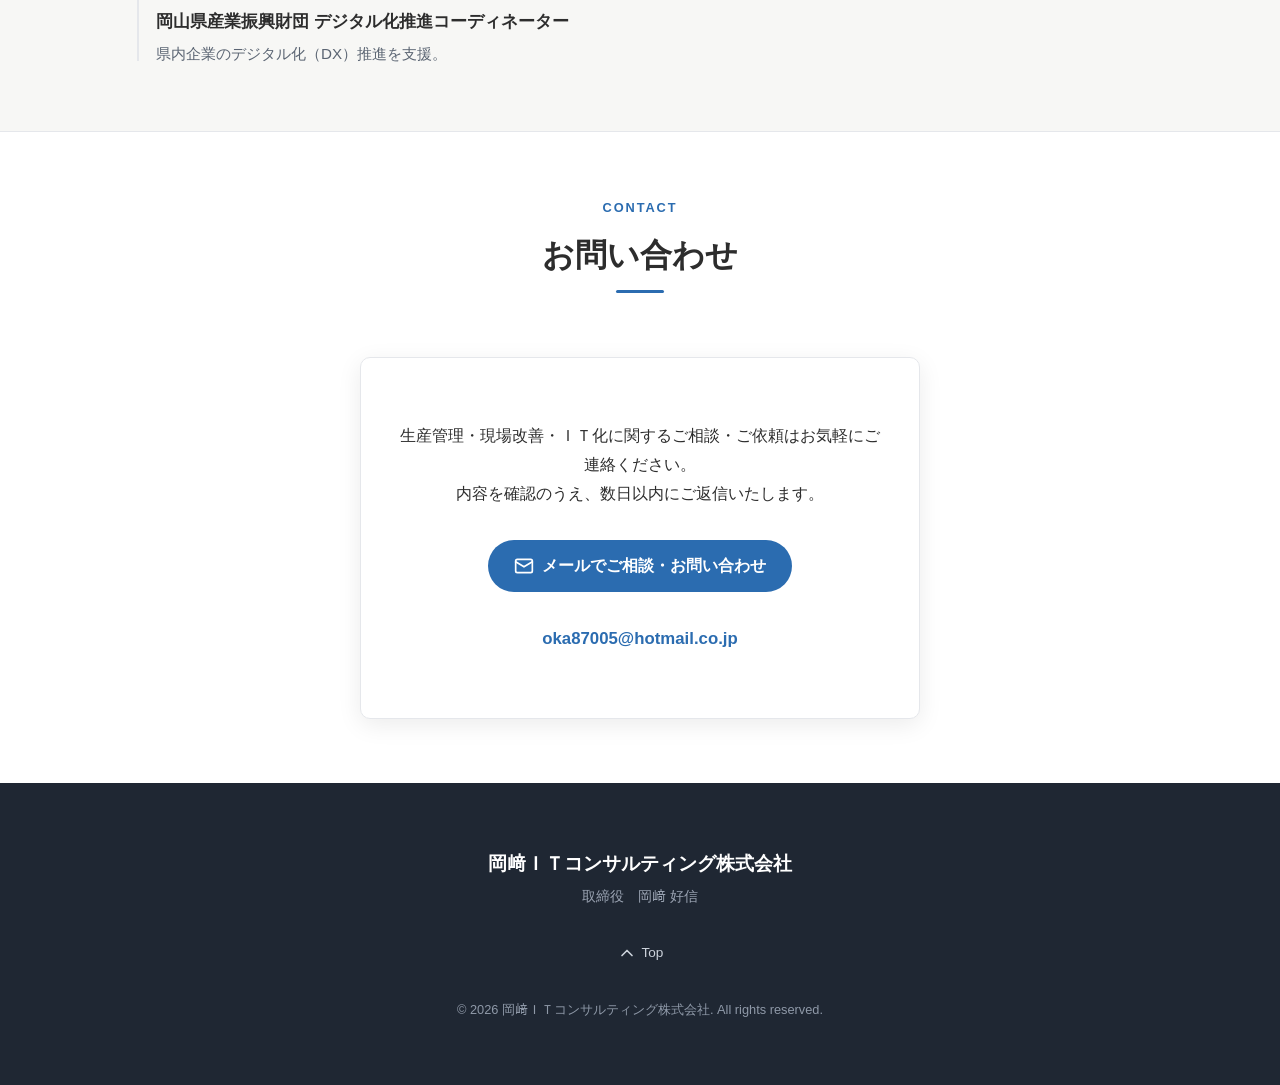
==== commit 751d553c: "完成度向上 Sprint A〜D（独立ハーネスでQA合格） - A 第一印象+現在地: ヒーロー見出しのフレーズ単位改行・余白調整、   セクション区切りのヘアライン、ナビの現在地ハイライト(aria" ====
--- a/index.html
+++ b/index.html
@@ -18,6 +18,13 @@
   <meta name="description" content="生産管理・現場改善・ＩＴ化を軸に、中小企業の成長を支援する経営コンサルタント。トヨタ生産方式と日中での豊富な現場経験に基づくコンサルティングを行います。" />
   <meta name="theme-color" content="#2b6cb0" />
 
+  <!--
+    E2：LCP 最適化。ヒーローのメインビジュアル（images/hero.jpg）は
+    ファーストビュー最大要素（LCP）。先読み（preload）＋高優先度で取得させ、
+    LCP の描画開始を早める。img 側にも fetchpriority="high" を付与（loading は付けない＝eager）。
+  -->
+  <link rel="preload" as="image" href="images/hero.jpg" fetchpriority="high" />
+
   <!-- ファビコン -->
   <link rel="icon" type="image/svg+xml" href="favicon.svg" />
   <link rel="icon" type="image/png" sizes="32x32" href="favicon-32.png" />
@@ -43,6 +50,15 @@
 </head>
 
 <body>
+  <!--
+    D1：スキップリンク（アクセシビリティ）。
+    キーボード/スクリーンリーダー利用者が、固定ヘッダーのナビを毎回辿らず
+    本文へ直行できる王道導線。通常は visually-hidden で視覚から隠し、
+    フォーカスが当たった時だけ左上にアクセント色で出現させる（CSS側）。
+    クリック/Enter で <main id="main-content"> 先頭へジャンプする。
+  -->
+  <a class="skip-link" href="#main-content">本文へスキップ</a>
+
   <!-- ============ ヘッダー / ナビ（Sprint 0 で枠、機能は Sprint 6） ============ -->
   <header class="site-header" id="top">
     <div class="container site-header__inner">
@@ -74,22 +90,33 @@
     </div>
   </header>
 
-  <main>
+  <!--
+    D1：スキップリンクの着地点。tabindex=-1 を付けないブラウザでも
+    id 付き <main> へジャンプできるが、フォーカスを確実に main へ移し
+    以降の Tab が本文から続くよう tabindex="-1" を付与（プログラム的フォーカス可）。
+  -->
+  <main id="main-content" tabindex="-1">
     <!-- ============ Sprint 1: ヒーロー ============ -->
     <section class="hero" id="hero" aria-label="ヒーロー">
       <div class="container hero__inner">
         <!-- 左：テキスト（モバイルでは上） -->
         <div class="hero__body">
-          <p class="hero__eyebrow">岡﨑ＩＴコンサルティング株式会社　代表取締役</p>
-          <!-- キャッチコピー（各画面幅で折れない位置に改行を固定） -->
-          <h1 class="hero__title">生産管理から<br />ＩＴ・人材育成まで。<br />ものづくりに、伴走する。</h1>
+          <p class="hero__eyebrow">岡﨑ＩＴコンサルティング株式会社　取締役</p>
+          <!--
+            キャッチコピー：フレーズ（意味のまとまり）単位で折り返す方式。
+            各フレーズを inline-block の塊にすることで、語の途中で割れず・
+            孤立せず、画面幅に応じてフレーズ間でのみ改行される（手動<br>不要）。
+          -->
+          <h1 class="hero__title">
+            <span class="hero__title-phrase">生産管理から</span><span class="hero__title-phrase">ＩＴ・人材育成まで。</span><span class="hero__title-phrase">ものづくりに、伴走する。</span>
+          </h1>
           <p class="hero__lead">
             トヨタ生産方式に基づく生産管理・現場改善から、ＭＥＳ・ＳＡＰなどの
             ＩＴ導入、海外（中国）展開支援まで。30年以上の現場経験で、
             企業の強みを引き出します。
           </p>
           <div class="hero__actions">
-            <a class="btn btn--primary" href="#contact">お問い合わせはこちら</a>
+            <a class="btn btn--primary" href="#contact">まずはお気軽にご相談ください</a>
             <a class="btn btn--ghost" href="#services">サービスを見る</a>
           </div>
         </div>
@@ -101,6 +128,7 @@
             src="images/hero.jpg"
             width="1600"
             height="1067"
+            fetchpriority="high"
             alt="セミナーで登壇する岡﨑好信"
           />
         </div>
@@ -115,6 +143,35 @@
           <p class="section-head__eyebrow">About</p>
           <h2 class="section-head__title">プロフィール</h2>
         </header>
+
+        <!--
+          B1：実績の「数字」を前に出す訴求（数字ストリップ）。
+          すべて本文・経歴に既出の検証済みファクト（新しい数字は作らない）。
+          - 30年以上 … 1987年オムロン入社以来の現場経験（ヒーロー本文と表現を統一）
+          - 通算12年 … 中国でのコンサルティング（About本文に既出）
+          - 2010年〜 … 独立・コンサルタント歴（経歴2010 / 活動歴と一致）
+          - 2013年   … 雁蕩友誼賞 受賞（実績・経歴に既出）
+          装飾は最小限。数字＝アクセント色＋大、ラベル＝muted＋小の王道。
+          見出しは置かず About h2 直下の補足コンテンツとして扱う（階層を乱さない）。
+        -->
+        <dl class="stat-band" aria-label="実績ハイライト">
+          <div class="stat-band__item">
+            <dt class="stat-band__value">30<span class="stat-band__unit">年以上</span></dt>
+            <dd class="stat-band__label">ものづくりの現場経験</dd>
+          </div>
+          <div class="stat-band__item">
+            <dt class="stat-band__value">12<span class="stat-band__unit">年</span></dt>
+            <dd class="stat-band__label">中国でのコンサルティング</dd>
+          </div>
+          <div class="stat-band__item">
+            <dt class="stat-band__value">2010<span class="stat-band__unit">年〜</span></dt>
+            <dd class="stat-band__label">独立・コンサルタント歴</dd>
+          </div>
+          <div class="stat-band__item">
+            <dt class="stat-band__value">2013<span class="stat-band__unit">年</span></dt>
+            <dd class="stat-band__label">雁蕩友誼賞 受賞</dd>
+          </div>
+        </dl>
 
         <div class="about__inner">
           <!-- 顔写真（正面ポートレート） -->
@@ -287,7 +344,13 @@
             </div>
           </li>
           <li class="work-card">
-            <img class="work-card__image" src="images/media-news.jpg" width="425"
+            <!--
+              B2：縦長の新聞紙面（425×510）が 4:3 cover で上下に切れる問題の解消。
+              この紙面は信頼の核なので、専用クラスで「切らずに全体を見せる」方式へ：
+              object-fit:contain ＋ 無地背景。横長の NHK カード（516×302）と並べても
+              カード高さは共通の枠で揃うので、レイアウトの一貫性は保たれる。
+            -->
+            <img class="work-card__image work-card__image--contain" src="images/media-news.jpg" width="425"
               height="510" loading="lazy" alt="岡﨑好信を紹介する新聞記事（中国・温州）" />
             <div class="work-card__body">
               <h4 class="work-card__title">新聞掲載（中国・温州）</h4>
@@ -385,15 +448,22 @@
             内容を確認のうえ、数日以内にご返信いたします。
           </p>
 
-          <!-- 主導線：メール（バックエンド不要。実アドレスは Sprint 7 で差し替え） -->
-          <a class="btn btn--primary contact__mail" href="mailto:oka87005@hotmail.co.jp">
+          <!--
+            主導線：メール（バックエンド不要）。
+            B3：mailto に件名（subject）と簡単な本文（body）をプリセット。
+            クリックでメーラーが「件名入り＋宛名つき本文の雛形」で開き、
+            問い合わせのハードルを下げる。アドレス自体は不変。
+            日本語は URL エンコード済み（subject=「Webサイトからのお問い合わせ」）。
+          -->
+          <a class="btn btn--primary contact__mail"
+            href="mailto:oka87005@hotmail.co.jp?subject=Web%E3%82%B5%E3%82%A4%E3%83%88%E3%81%8B%E3%82%89%E3%81%AE%E3%81%8A%E5%95%8F%E3%81%84%E5%90%88%E3%82%8F%E3%81%9B&amp;body=%E5%B2%A1%EF%A8%91%20%E5%A5%BD%E4%BF%A1%20%E6%A7%98%0D%0A%0D%0AWeb%E3%82%B5%E3%82%A4%E3%83%88%E3%82%92%E6%8B%9D%E8%A6%8B%E3%81%97%E3%80%81%E3%81%94%E9%80%A3%E7%B5%A1%E3%81%84%E3%81%9F%E3%81%97%E3%81%BE%E3%81%97%E3%81%9F%E3%80%82%0D%0A%0D%0A%E3%80%90%E3%81%94%E7%9B%B8%E8%AB%87%E5%86%85%E5%AE%B9%E3%80%91%0D%0A%0D%0A%E3%80%90%E8%B2%B4%E7%A4%BE%E5%90%8D%E3%83%BB%E3%81%8A%E5%90%8D%E5%89%8D%E3%80%91%0D%0A">
             <svg viewBox="0 0 24 24" width="20" height="20" fill="none"
               stroke="currentColor" stroke-width="2" stroke-linecap="round"
               stroke-linejoin="round" aria-hidden="true">
               <rect x="2" y="4" width="20" height="16" rx="2" />
               <path d="m22 7-10 6L2 7" />
             </svg>
-            メールで問い合わせる
+            メールでご相談・お問い合わせ
           </a>
 
           <!-- メールアドレス（クリックで起動・コピーも可） -->
@@ -427,6 +497,66 @@
     </div>
   </footer>
 
+  <!--
+    F1：構造化データ（JSON-LD / schema.org）。
+    検索エンジンに「人物（岡﨑 好信）」と「組織（岡﨑ＩＴコンサルティング株式会社）」の
+    関係を機械可読で伝える。Person と Organization を @graph に並べ、@id で相互参照
+    （Person.worksFor → Organization、Organization.founder → Person）。
+    内容はすべてサイト本文・経歴に既出の実データのみ（創作・推測なし）。
+    絶対URLは現在の公開先（GitHub Pages）。譲渡/独自ドメイン時は og:url/canonical と同様に要差し替え。
+  -->
+  <script type="application/ld+json">
+  {
+    "@context": "https://schema.org",
+    "@graph": [
+      {
+        "@type": "Person",
+        "@id": "https://metamol.github.io/okazaki-itc-site/#person",
+        "name": "岡﨑 好信",
+        "jobTitle": "取締役／経営コンサルタント",
+        "nationality": "日本",
+        "url": "https://metamol.github.io/okazaki-itc-site/",
+        "image": "https://metamol.github.io/okazaki-itc-site/images/profile.jpg",
+        "award": "雁蕩友誼賞（2013年・中国 温州市）",
+        "knowsAbout": [
+          "生産管理",
+          "現場改善",
+          "トヨタ生産方式（TPS）",
+          "5S/6S",
+          "MES",
+          "ERP/SAP",
+          "SCM",
+          "原価管理",
+          "KPIマネジメント",
+          "IoT",
+          "中小企業支援"
+        ],
+        "worksFor": {
+          "@id": "https://metamol.github.io/okazaki-itc-site/#organization"
+        }
+      },
+      {
+        "@type": "Organization",
+        "@id": "https://metamol.github.io/okazaki-itc-site/#organization",
+        "name": "岡﨑ＩＴコンサルティング株式会社",
+        "foundingDate": "2010",
+        "url": "https://metamol.github.io/okazaki-itc-site/",
+        "logo": "https://metamol.github.io/okazaki-itc-site/ogp.jpg",
+        "image": "https://metamol.github.io/okazaki-itc-site/ogp.jpg",
+        "description": "生産管理・現場改善・ＩＴ化を軸に中小企業を支援する経営コンサルティング",
+        "email": "oka87005@hotmail.co.jp",
+        "areaServed": [
+          "日本",
+          "中国"
+        ],
+        "founder": {
+          "@id": "https://metamol.github.io/okazaki-itc-site/#person"
+        }
+      }
+    ]
+  }
+  </script>
+
   <!-- 共通スクリプト（ナビ開閉・スクロール演出は Sprint 6 で実装） -->
   <script src="js/main.js" defer></script>
 </body>
--- a/css/style.css
+++ b/css/style.css
@@ -113,6 +113,14 @@
   background: var(--color-bg-subtle);
 }
 
+/* A2：セクション間リズムの整理（ごく控えめに）。
+   白⇄オフホワイトの境目を、既存ボーダー色のヘアラインだけで静かに区切る。
+   濃い線・色は使わず「面の切り替わり」をわずかに明確化するだけ。
+   nth-of-type(even) と隣接 even は連続しないため、各境界に1本ずつ入る。 */
+.section + .section {
+  border-top: 1px solid var(--color-border);
+}
+
 /* ---------- 5. ヘッダー / ナビ枠（機能は Sprint 6） ---------- */
 .site-header {
   position: fixed; /* スクロールしても常に上部に固定 */
@@ -162,11 +170,21 @@
   background: var(--color-bg);
   border-bottom: 1px solid var(--color-border);
   transform: translateY(-120%); /* 画面外へ退避 */
-  transition: transform var(--transition);
+  /* D2：閉じている間は visibility:hidden で「フォーカス不可」にする。
+     これまで画面外(translateY)でも DOM上はフォーカス可能で、キーボードで
+     見えないリンクに Tab 侵入できる欠陥があった。visibility:hidden は
+     配下の a もまとめてタブ順序から外す（display と違い transform の
+     スライドインを壊さない）。開く瞬間は即座に可視化したいので、
+     visibility のみ遅延なしで切り替える。 */
+  visibility: hidden;
+  transition: transform var(--transition), visibility 0s linear var(--transition);
 }
 
 .global-nav.is-open {
   transform: translateY(0);
+  visibility: visible;
+  /* 開く時は visibility を遅延させない（即フォーカス可能に） */
+  transition: transform var(--transition), visibility 0s;
 }
 
 .global-nav__list {
@@ -185,6 +203,14 @@
   color: var(--color-accent);
 }
 
+/* C1：スクロールスパイの現在地ハイライト（控えめに）。
+   JS が aria-current="page" を1つだけ付与する。色＝アクセント＋太字。
+   JS無効時はこのルールが一切効かない（aria-current が付かない）ので無害。 */
+.global-nav__list a[aria-current="page"] {
+  color: var(--color-accent);
+  font-weight: 700;
+}
+
 /* ============================================================
    レスポンシブ：タブレット以上（768px〜）
    ============================================================ */
@@ -204,6 +230,10 @@
     transform: none;
     background: transparent;
     border: none;
+    /* D2：768px以上はナビ常時表示。閉/開に関係なく必ずフォーカス可能に戻す
+       （モバイルの visibility:hidden 既定を打ち消す）。 */
+    visibility: visible;
+    transition: none;
   }
 
   .global-nav__list {
@@ -214,6 +244,15 @@
   .global-nav__list a {
     padding: 0;
     border: none;
+    /* C1（PC）：現在地に下線を出すための土台。
+       下線分の高さを常に確保し、active 切替で行が動かないようにする。 */
+    padding-bottom: 4px;
+    border-bottom: 2px solid transparent;
+  }
+
+  /* C1（PC）：現在地リンクの控えめな下線（アクセント色）。 */
+  .global-nav__list a[aria-current="page"] {
+    border-bottom-color: var(--color-accent);
   }
 }
 
@@ -242,6 +281,53 @@
   border-radius: 2px;
 }
 
+/* main へプログラム的にフォーカスを移した際、太い枠を出さない
+   （スキップリンク着地時の視覚ノイズを避ける）。スクロール位置は
+   固定ヘッダーに潜らないよう scroll-margin-top で調整。 */
+#main-content {
+  scroll-margin-top: var(--header-height);
+}
+#main-content:focus {
+  outline: none;
+}
+
+/* ============================================================
+   D1：スキップリンク（visually-hidden → フォーカスで出現）
+   通常はサイズ 0 に畳んで視覚・レイアウトから除外（読み上げ順には残る）。
+   キーボードでフォーカスされた時だけ左上にアクセント色で出現させる王道。
+   ============================================================ */
+.skip-link {
+  position: fixed;
+  top: 0;
+  left: 0;
+  z-index: 1100; /* 固定ヘッダー(z:1000)より前面に出す */
+  /* 通常は視覚から隠す（display:none は読み上げ・フォーカスを奪うので使わない）。
+     clip + サイズ0 の visually-hidden 方式。 */
+  width: 1px;
+  height: 1px;
+  padding: 0;
+  overflow: hidden;
+  clip: rect(0 0 0 0);
+  clip-path: inset(50%);
+  white-space: nowrap;
+  background: var(--color-accent);
+  color: #fff;
+  font-weight: 700;
+  border-radius: 0 0 var(--radius) 0;
+}
+
+/* フォーカス時：可視化して左上に表示。clip 解除で実寸へ。 */
+.skip-link:focus,
+.skip-link:focus-visible {
+  width: auto;
+  height: auto;
+  padding: 0.6rem 1.2rem;
+  clip: auto;
+  clip-path: none;
+  outline: 2px solid #fff;
+  outline-offset: -4px; /* アクセント背景の内側に白枠を出して視認性を上げる */
+}
+
 /* ============================================================
    ボタン（共通パーツ。ヒーロー以降の各CTAで使う）
    ============================================================ */
@@ -293,7 +379,8 @@
 .hero__inner {
   display: flex;
   flex-direction: column;
-  gap: var(--space-md);
+  /* A3：テキスト塊と画像の「間」を少し広げ、上品な余白に（装飾は増やさない）。 */
+  gap: calc(var(--space-md) + var(--space-xs));
   align-items: center;
   text-align: center;
 }
@@ -303,19 +390,30 @@
   font-weight: 700;
   letter-spacing: 0.08em;
   font-size: 0.95rem;
-  margin-bottom: var(--space-xs);
+  /* A3：肩書き（eyebrow）と大きな見出しの間に少しゆとりを持たせる。 */
+  margin-bottom: 0.75rem;
 }
 
 .hero__title {
-  /* キャッチコピーは3行・最長12字（「ものづくりに、伴走する。」）。
+  /* キャッチコピーは3フレーズ・最長12字（「ものづくりに、伴走する。」）。
      タブレットの2カラム時の狭い文字幅でも折れない上限に調整。 */
   font-size: clamp(1.4rem, 4.5vw, 1.9rem);
   line-height: 1.55;
   letter-spacing: 0.01em;
 }
 
+/* ヒーロー見出しのフレーズ単位折り返し（手動<br>を廃した堅牢方式）。
+   各フレーズを inline-block の塊にして、フレーズ内では改行させない
+   （語中改行・孤立を防止）。画面幅に応じてフレーズ間でのみ折り返す。
+   word-break: keep-all で和文の途中改行を念のため抑止。 */
+.hero__title-phrase {
+  display: inline-block;
+  word-break: keep-all;
+}
+
 .hero__lead {
-  margin-top: var(--space-sm);
+  /* A3：見出し直下のリード文に少し「間」を持たせ、ゆったり読ませる。 */
+  margin-top: 1.25rem;
   color: var(--color-text-muted);
   max-width: 32rem;
 }
@@ -404,6 +502,70 @@
 }
 
 /* ============================================================
+   B1：実績の「数字」ストリップ（stat band）
+   About セクション冒頭に置く、定量的事実の訴求パーツ。
+   既存トークン（accent / muted / border / space / radius）だけで構成し、
+   新トークンは増やさない。落ち着いた B2B トーンのため装飾は最小限。
+   モバイル：2列グリッド／タブレット以上：4列の横一列。
+   ============================================================ */
+.stat-band {
+  display: grid;
+  grid-template-columns: repeat(2, 1fr); /* モバイルは2×2 */
+  gap: var(--space-sm);
+  margin: 0 0 var(--space-lg);
+  padding: var(--space-md) var(--space-sm);
+  background: var(--color-bg);
+  border: 1px solid var(--color-border);
+  border-radius: var(--radius);
+  box-shadow: var(--shadow);
+  text-align: center;
+}
+
+.stat-band__item {
+  /* dl 直下の div。区切りは控えめなヘアラインで（縦罫）。 */
+  padding: var(--space-xs) var(--space-xs);
+}
+
+/* 数字＝主役。アクセント色＋大きめ。dt だが視覚は「値」。 */
+.stat-band__value {
+  display: block;
+  color: var(--color-accent);
+  font-weight: 700;
+  font-size: clamp(1.8rem, 7vw, 2.4rem);
+  line-height: 1.1;
+  letter-spacing: 0.01em;
+}
+
+/* 単位（年・年〜 など）は数字より小さく添える。 */
+.stat-band__unit {
+  font-size: 0.5em;
+  font-weight: 700;
+  margin-left: 0.15em;
+  color: var(--color-accent);
+}
+
+/* ラベル＝補足。muted＋小。dd の既定マージンを消す。 */
+.stat-band__label {
+  margin: 0.4rem 0 0;
+  font-size: 0.8rem;
+  color: var(--color-text-muted);
+  line-height: 1.5;
+}
+
+@media (min-width: 768px) {
+  .stat-band {
+    grid-template-columns: repeat(4, 1fr); /* タブレット以上は横一列 */
+    padding: var(--space-md);
+  }
+
+  /* 項目間に控えめな縦の区切り線（最初の項目以外の左に1本）。
+     色は既存 border。装飾過多を避けるため細線のみ。 */
+  .stat-band__item + .stat-band__item {
+    border-left: 1px solid var(--color-border);
+  }
+}
+
+/* ============================================================
    Sprint 2：プロフィール（About）
    モバイル：写真→本文の縦積み／PC：写真｜本文の横並び
    ============================================================ */
@@ -575,6 +737,18 @@
   aspect-ratio: 4 / 3;
   object-fit: cover;
   display: block;
+}
+
+/* B2：縦長の紙面（新聞掲載）を切らずに全体を見せる版。
+   - object-fit:contain で上下を切らず全体を表示（cover の切れを解消）。
+   - aspect-ratio を 3/4 へ（紙面は縦長なので、枠も縦長にして余白を最小化）。
+   - 余白部はオフホワイトの無地背景にして、紙面を上品に引き立てる。
+   横長の NHK カード（4:3 cover）と並んでも、各カードは個別に高さを取り
+   破綻しない（works-grid は各セルが内容に追従するため）。 */
+.work-card__image--contain {
+  aspect-ratio: 3 / 4;
+  object-fit: contain;
+  background: var(--color-bg-subtle);
 }
 
 .work-card__body {
@@ -779,3 +953,122 @@
   opacity: 1;
   transform: none;
 }
+
+/* ============================================================
+   G2：印刷スタイル（@media print）
+   名刺サイトは「印刷して手渡す」用途がある。紙面では：
+   - 画面専用UI（固定ヘッダー/ハンバーガー/スキップリンク/トップ戻る/装飾アニメ）を隠す
+   - 背景グラデ・濃色面・影を抑え、黒文字＋白背景主体に
+   - 出現アニメで隠れている要素を確実に表示（opacity:1 / transform:none）
+   - カード・セクションが不自然に分断されない配慮（break-inside: avoid）
+   - 連絡先（メールアドレス）が紙面で読めるように
+   実用本位で、過度な作り込みはしない。
+   ============================================================ */
+@media print {
+  /* 全体：黒文字＋白背景、影・装飾を排除して印刷向きに */
+  html,
+  body {
+    background: #fff !important;
+    color: #000 !important;
+    padding-top: 0 !important; /* 固定ヘッダー分の余白は不要 */
+  }
+
+  /* 画面専用UIを隠す（紙では機能しない/邪魔になる） */
+  .site-header,
+  .nav-toggle,
+  .global-nav,
+  .skip-link,
+  .site-footer__top,
+  .hero__actions {
+    display: none !important;
+  }
+
+  /* 出現アニメで隠れている要素も確実に表示（JS有効時の opacity:0 を打ち消す） */
+  .section-head,
+  .service-card,
+  .work-card,
+  .timeline__item,
+  .about__figure,
+  .about__body,
+  .contact__card,
+  .is-visible {
+    opacity: 1 !important;
+    transform: none !important;
+  }
+
+  /* 背景グラデ・濃色面・影を抑える（インク節約＋可読性） */
+  .hero {
+    background: #fff !important;
+    padding-block: var(--space-md) !important;
+  }
+
+  .section:nth-of-type(even) {
+    background: #fff !important;
+  }
+
+  .stat-band,
+  .service-card,
+  .work-card,
+  .contact__card {
+    box-shadow: none !important;
+    border: 1px solid #999 !important;
+    /* カードが途中でページ分割されないように */
+    break-inside: avoid;
+    page-break-inside: avoid; /* 旧仕様の保険 */
+  }
+
+  /* セクション見出し・タイムライン項目も分断回避 */
+  .section-head,
+  .timeline__item {
+    break-inside: avoid;
+    page-break-inside: avoid;
+  }
+
+  /* セクション境界のヘアラインは残し、面の切替を黒で示す */
+  .section + .section {
+    border-top: 1px solid #ccc !important;
+  }
+
+  /* フッターのダーク面 → 白地に黒文字へ反転 */
+  .site-footer {
+    background: #fff !important;
+    color: #000 !important;
+    border-top: 1px solid #999 !important;
+  }
+
+  .site-footer__logo,
+  .site-footer__tagline,
+  .site-footer__copy {
+    color: #000 !important;
+  }
+
+  /* アクセント色テキストは印刷でも残すが、薄くなりすぎないよう本文は黒に寄せる。
+     muted テキストは紙だと薄すぎるため、しっかり読める濃さへ。 */
+  .about__text,
+  .service-card__desc,
+  .work-card__desc,
+  .timeline__desc,
+  .hero__lead,
+  .stat-band__label {
+    color: #222 !important;
+  }
+
+  /* 連絡先（メール）が紙面で確実に読めるように：黒文字で明示。
+     mailto ボタンはクリックできないが、住所(アドレス)行は必読情報として残す。 */
+  .contact__mail {
+    /* ボタンは枠線付きの黒文字に（背景塗りはインクを食うので白地へ） */
+    background: #fff !important;
+    color: #000 !important;
+    border: 1px solid #000 !important;
+  }
+
+  .contact__address a {
+    color: #000 !important;
+    border-bottom: none !important;
+  }
+
+  /* リンクは色だけだと判別しづらいので、本文リンクは黒文字に統一 */
+  a {
+    color: #000 !important;
+  }
+}
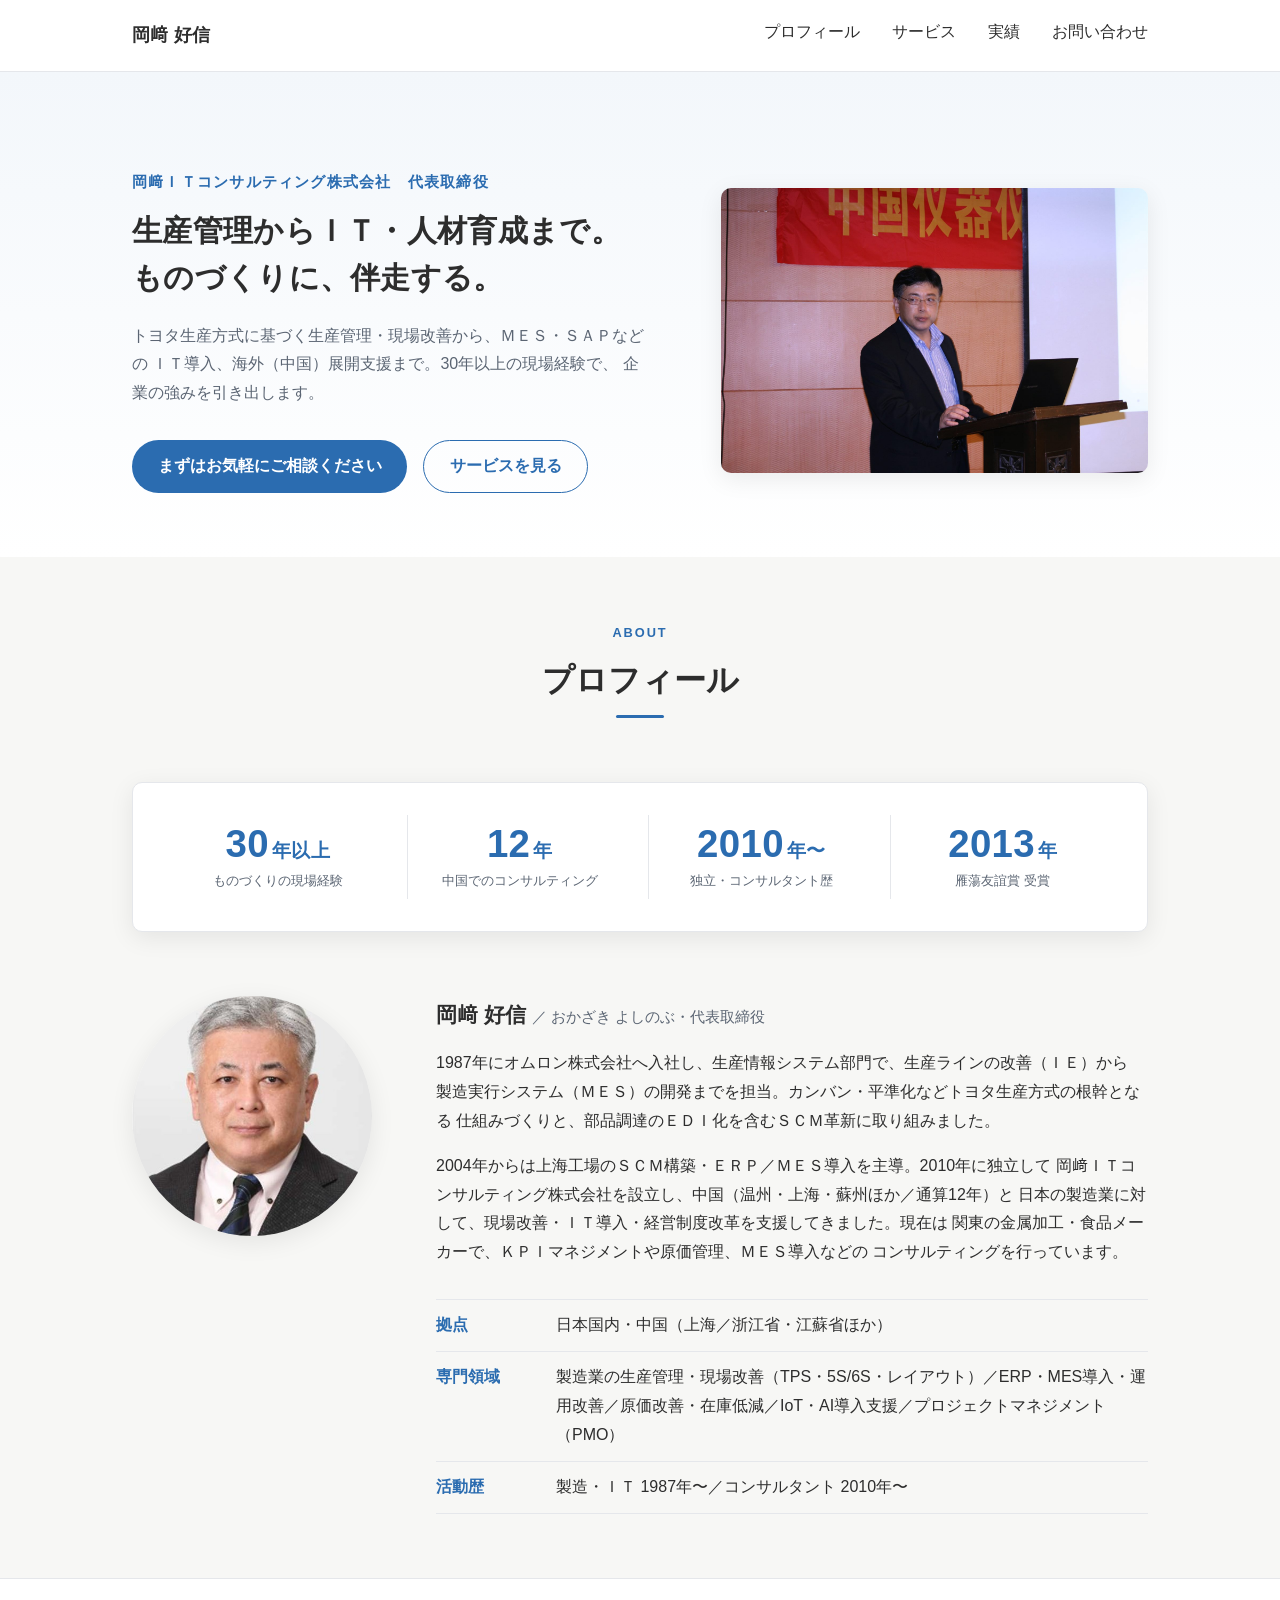
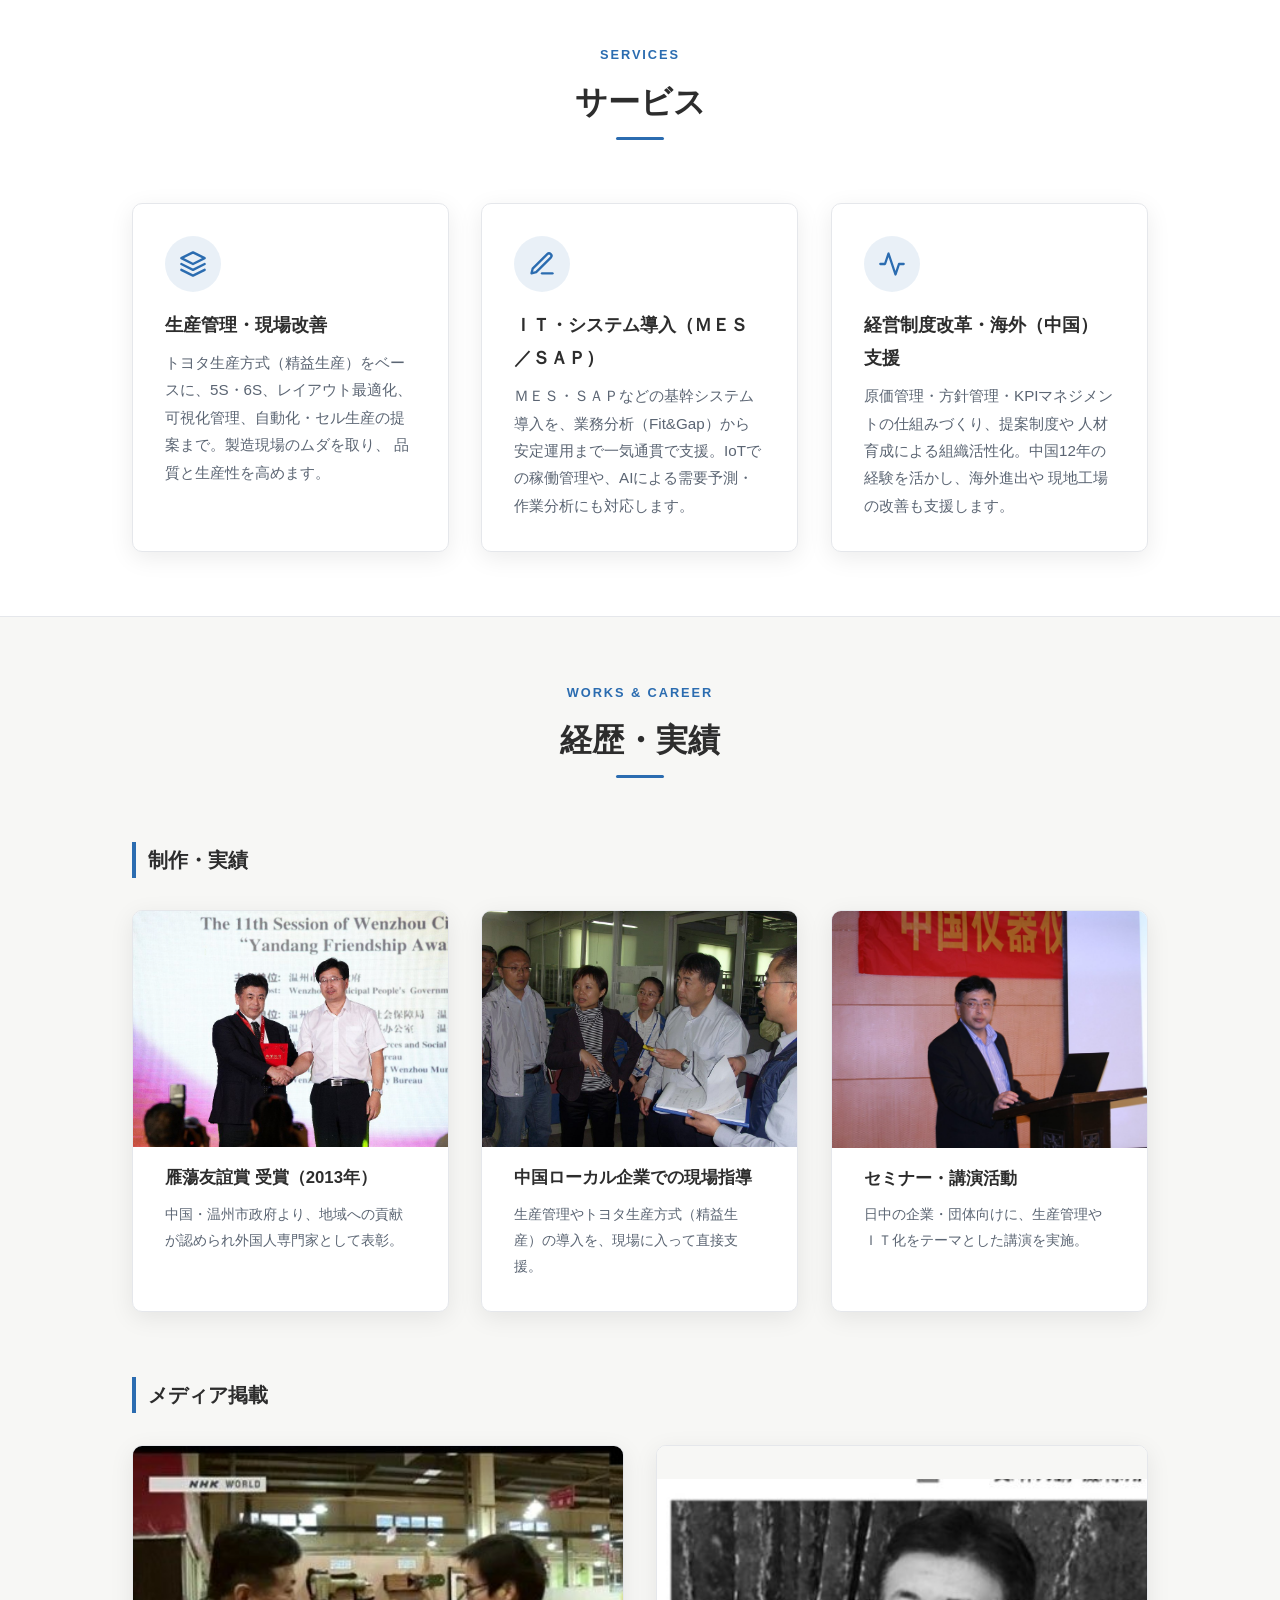
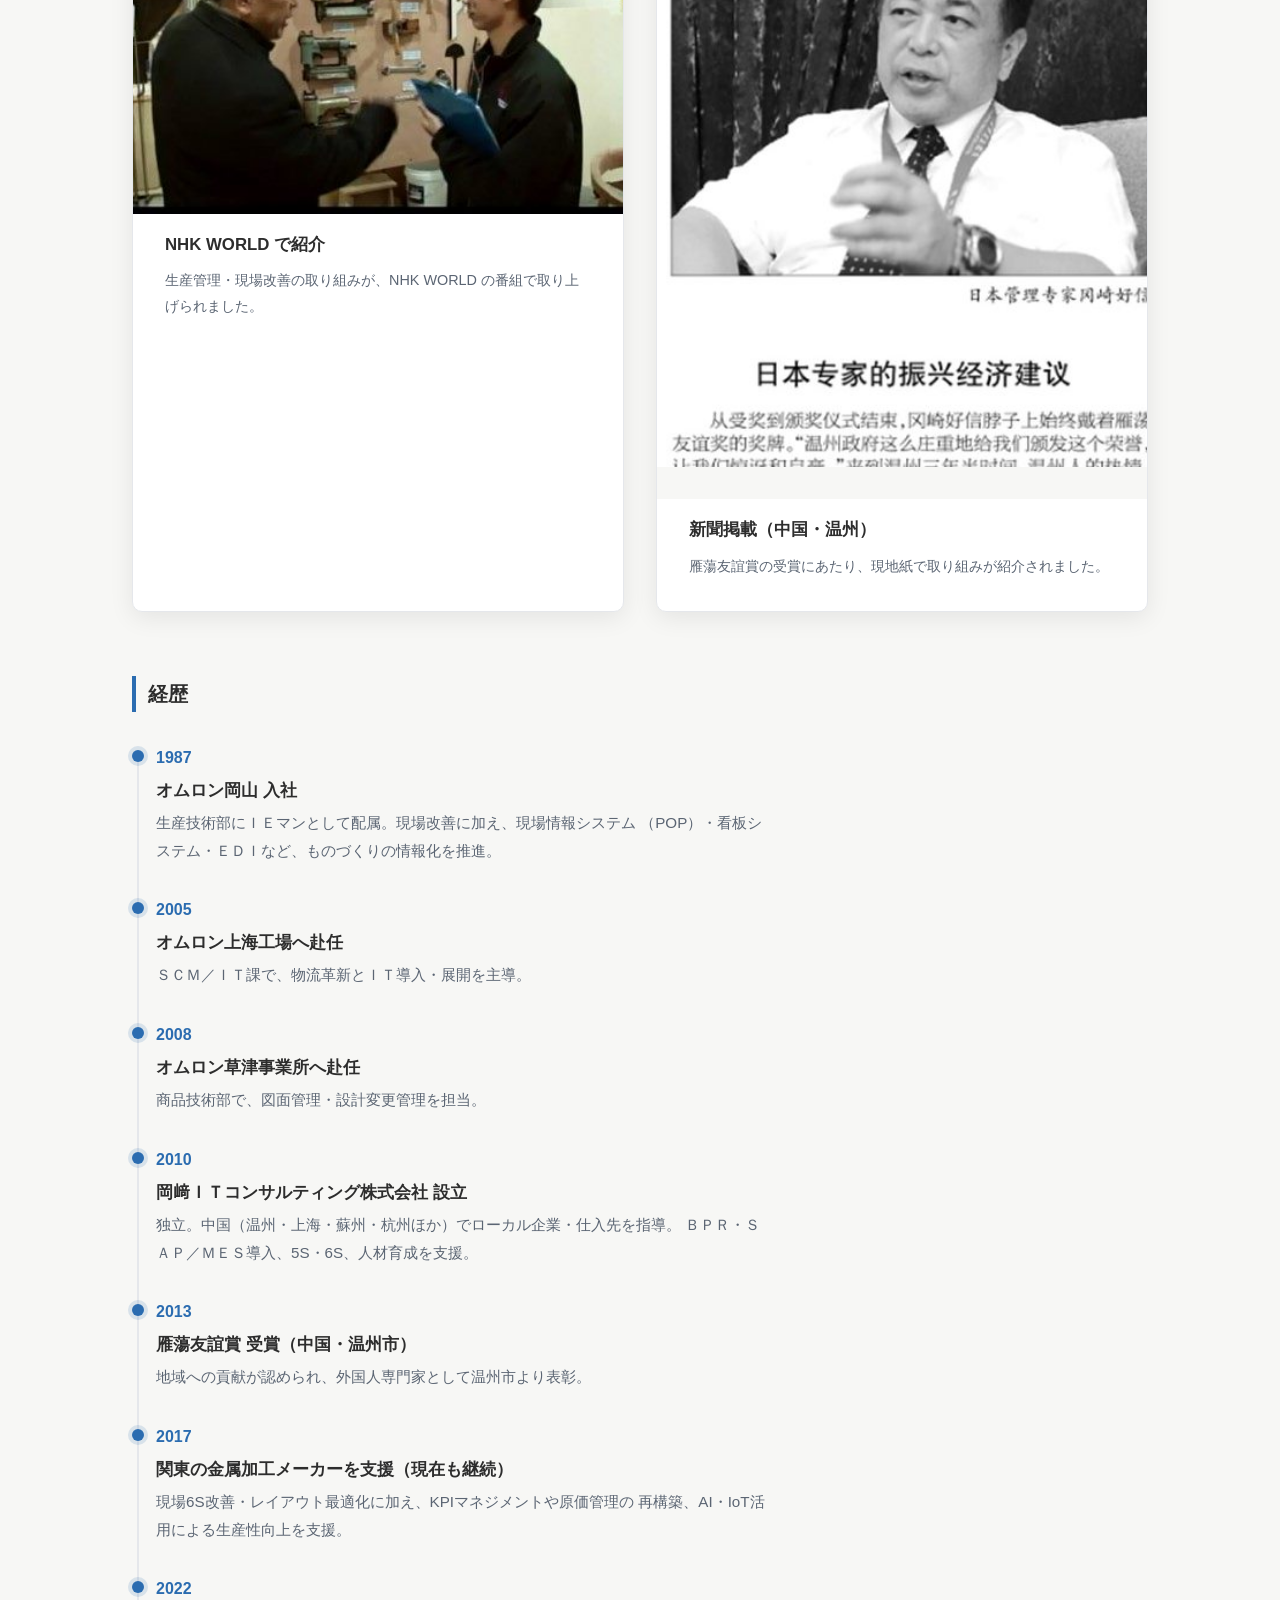
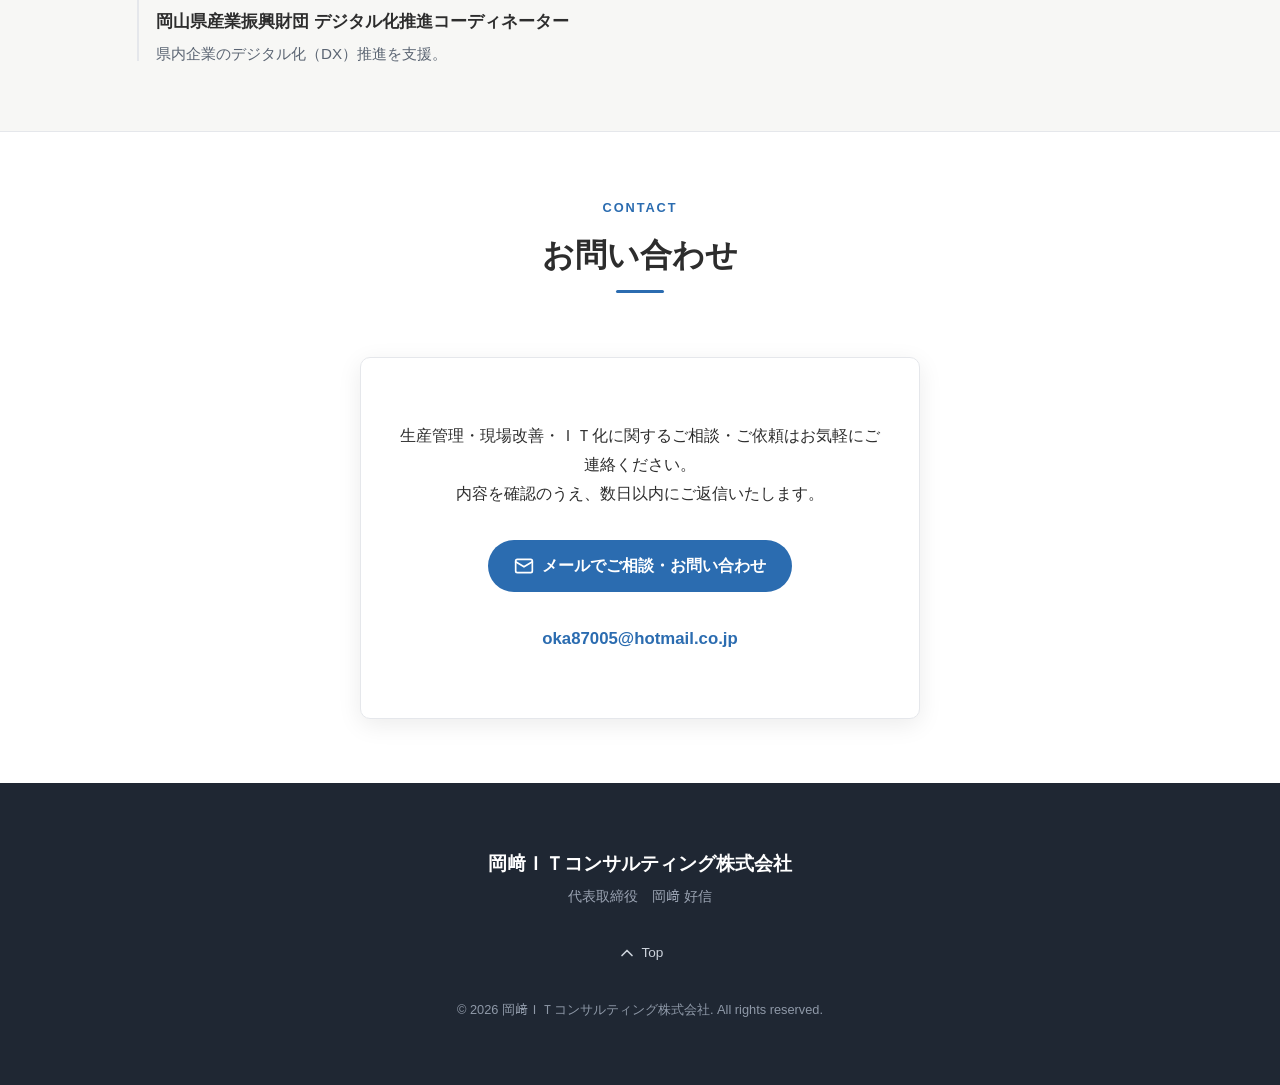
==== commit 6098d756: "肩書きを「代表取締役」に統一（岡﨑氏のWeb編集を反映）＋OGP再生成 - ヒーロー/プロフィール/フッター/JSON-LD の肩書きを 取締役→代表取締役 に統一   （OkazakiIT による " ====
--- a/index.html
+++ b/index.html
@@ -101,7 +101,7 @@
       <div class="container hero__inner">
         <!-- 左：テキスト（モバイルでは上） -->
         <div class="hero__body">
-          <p class="hero__eyebrow">岡﨑ＩＴコンサルティング株式会社　取締役</p>
+          <p class="hero__eyebrow">岡﨑ＩＴコンサルティング株式会社　代表取締役</p>
           <!--
             キャッチコピー：フレーズ（意味のまとまり）単位で折り返す方式。
             各フレーズを inline-block の塊にすることで、語の途中で割れず・
@@ -188,7 +188,7 @@
 
           <!-- 自己紹介本文＋基本情報 -->
           <div class="about__body">
-            <p class="about__name">岡﨑 好信 <span class="about__role">／ おかざき よしのぶ・取締役</span></p>
+            <p class="about__name">岡﨑 好信 <span class="about__role">／ おかざき よしのぶ・代表取締役</span></p>
             <p class="about__text">
               1987年にオムロン株式会社へ入社し、生産情報システム部門で、生産ラインの改善（ＩＥ）から
               製造実行システム（ＭＥＳ）の開発までを担当。カンバン・平準化などトヨタ生産方式の根幹となる
@@ -480,7 +480,7 @@
     <div class="container site-footer__inner">
       <div class="site-footer__brand">
         <p class="site-footer__logo">岡﨑ＩＴコンサルティング株式会社</p>
-        <p class="site-footer__tagline">取締役　岡﨑 好信</p>
+        <p class="site-footer__tagline">代表取締役　岡﨑 好信</p>
       </div>
 
       <!-- ページトップへ戻る -->
@@ -513,7 +513,7 @@
         "@type": "Person",
         "@id": "https://metamol.github.io/okazaki-itc-site/#person",
         "name": "岡﨑 好信",
-        "jobTitle": "取締役／経営コンサルタント",
+        "jobTitle": "代表取締役／経営コンサルタント",
         "nationality": "日本",
         "url": "https://metamol.github.io/okazaki-itc-site/",
         "image": "https://metamol.github.io/okazaki-itc-site/images/profile.jpg",
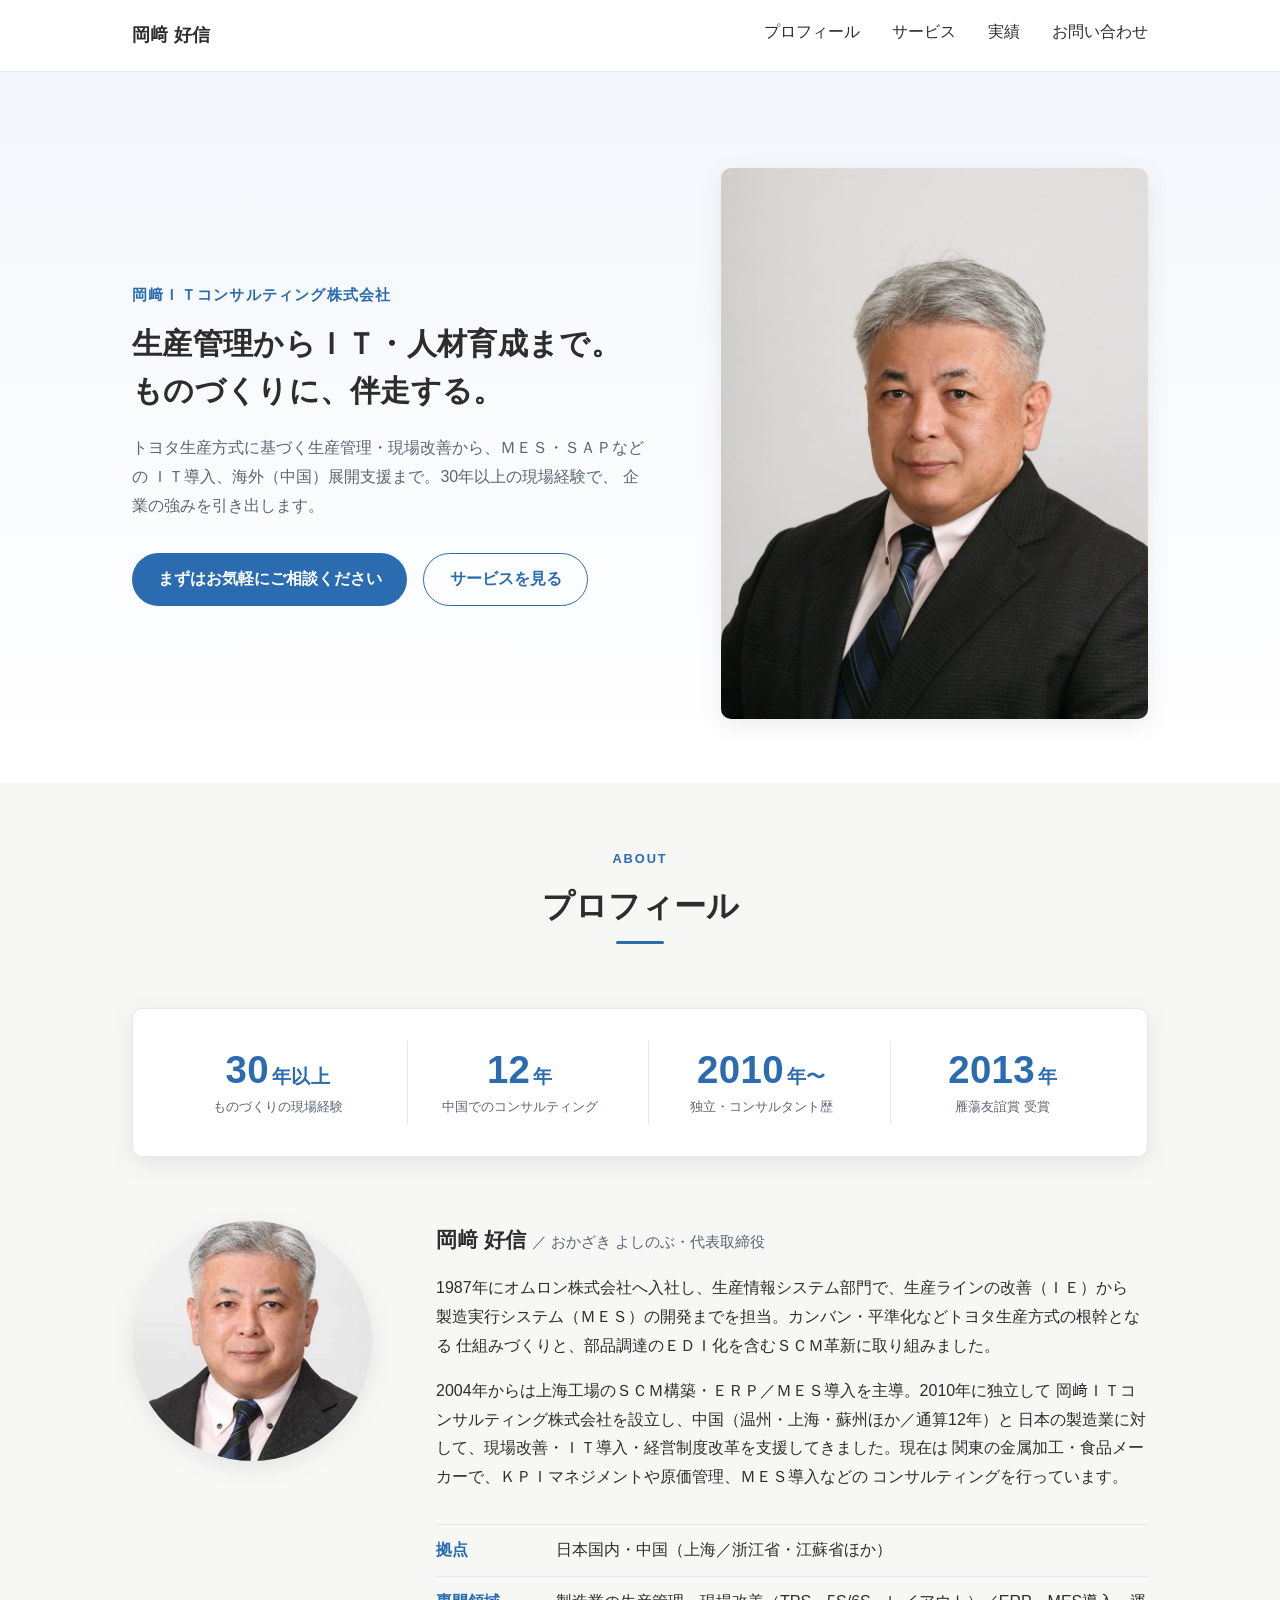
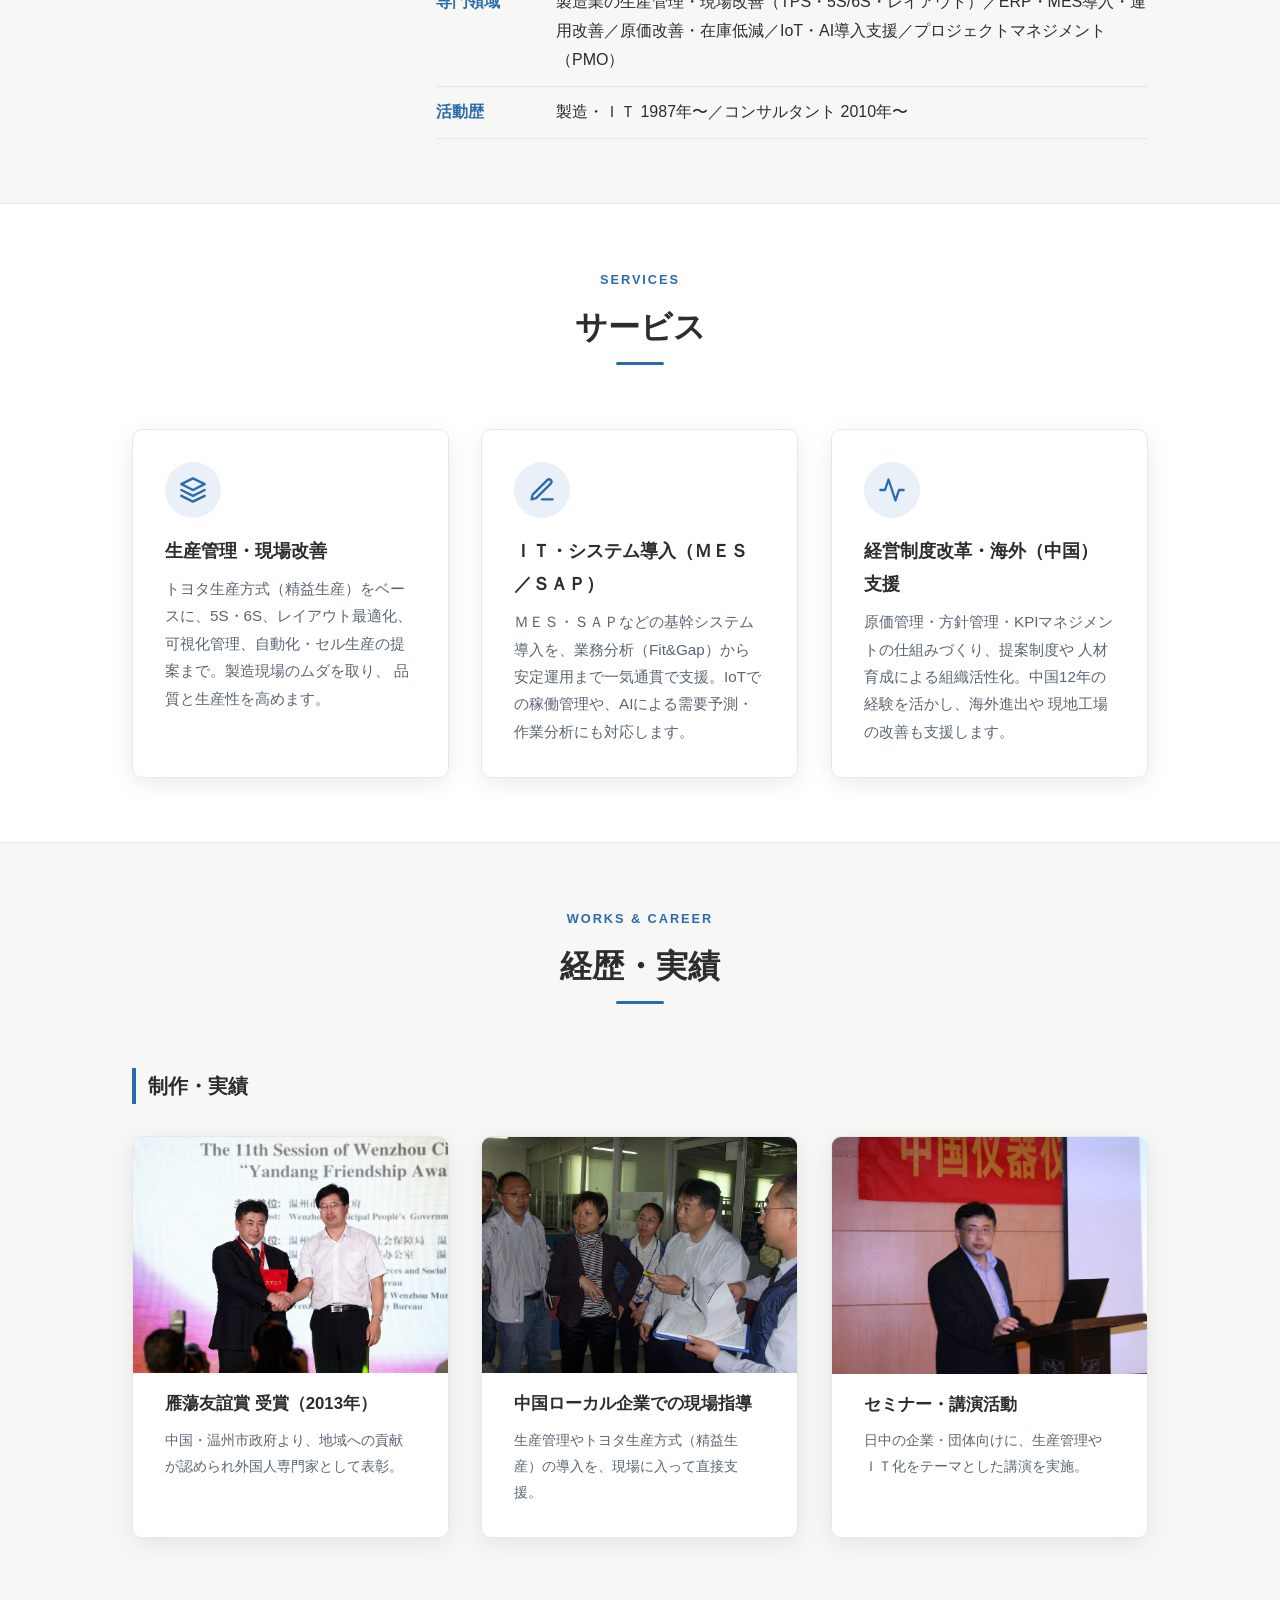
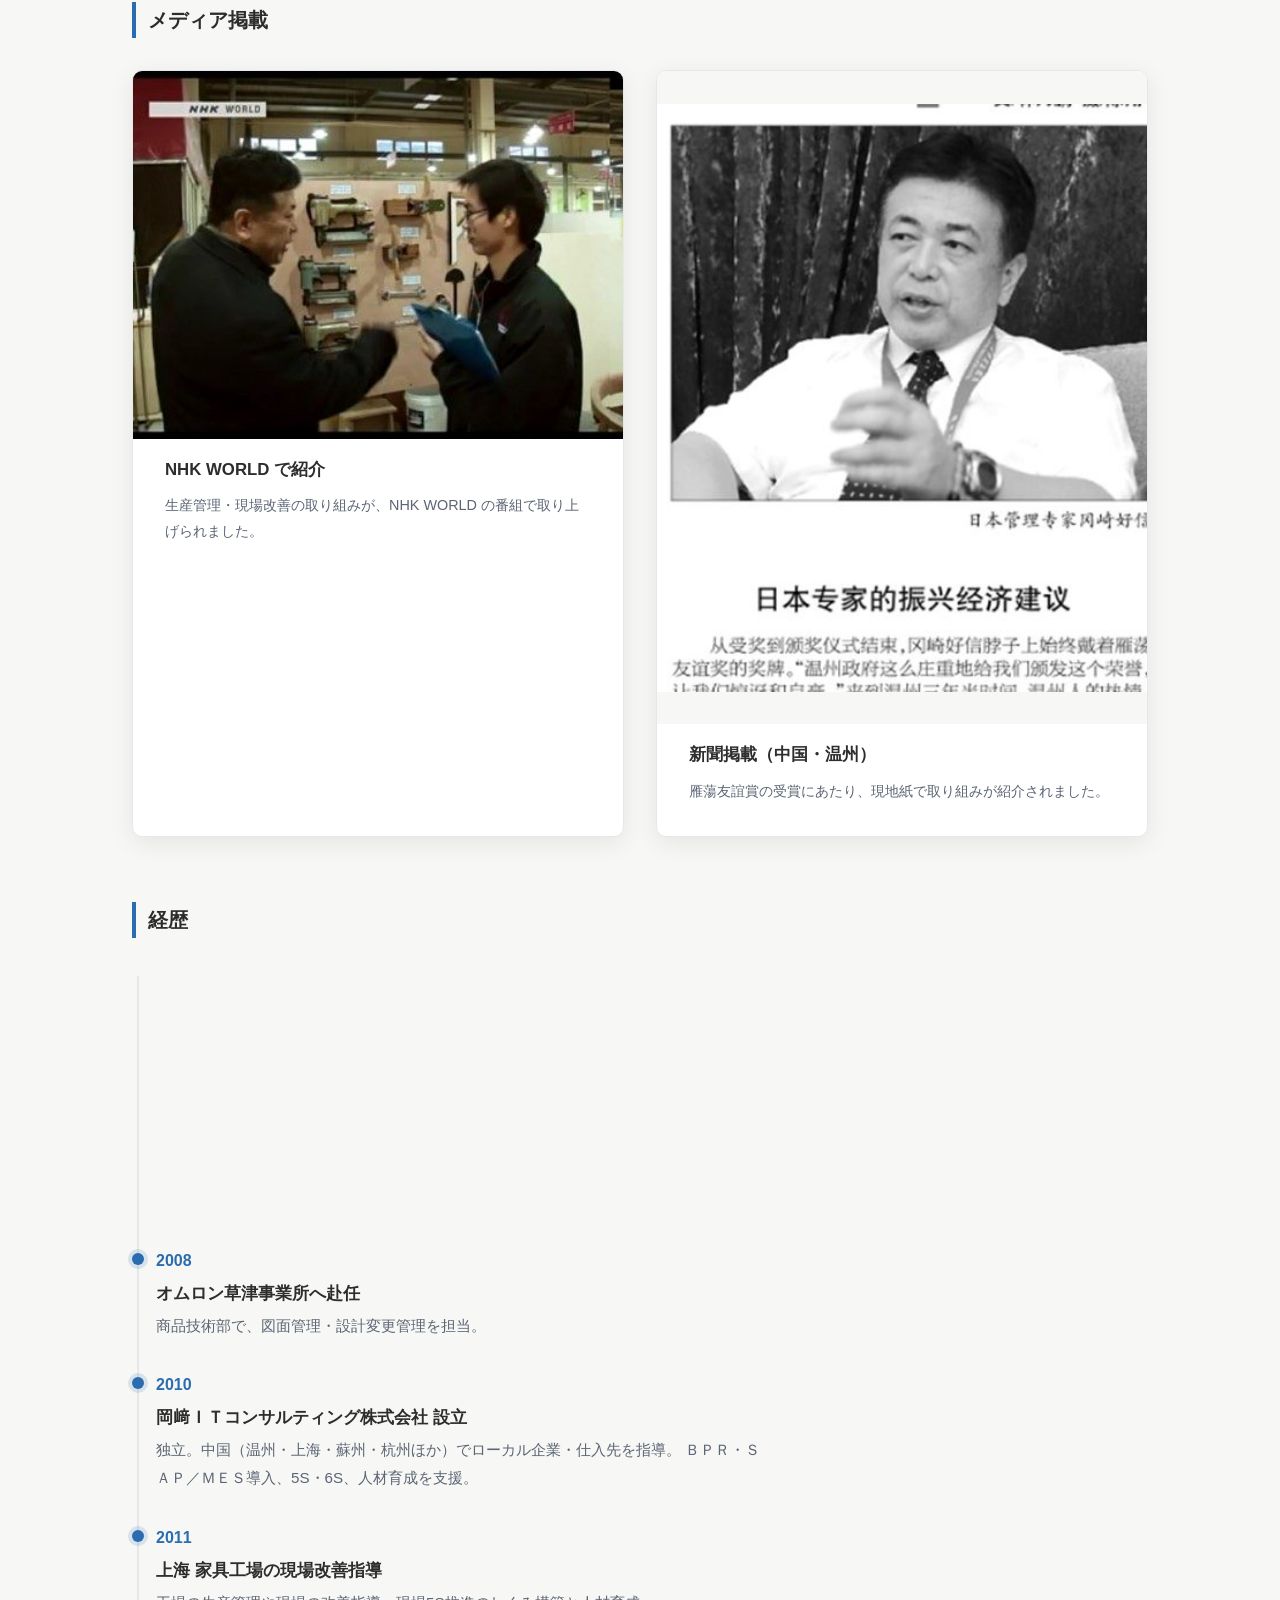
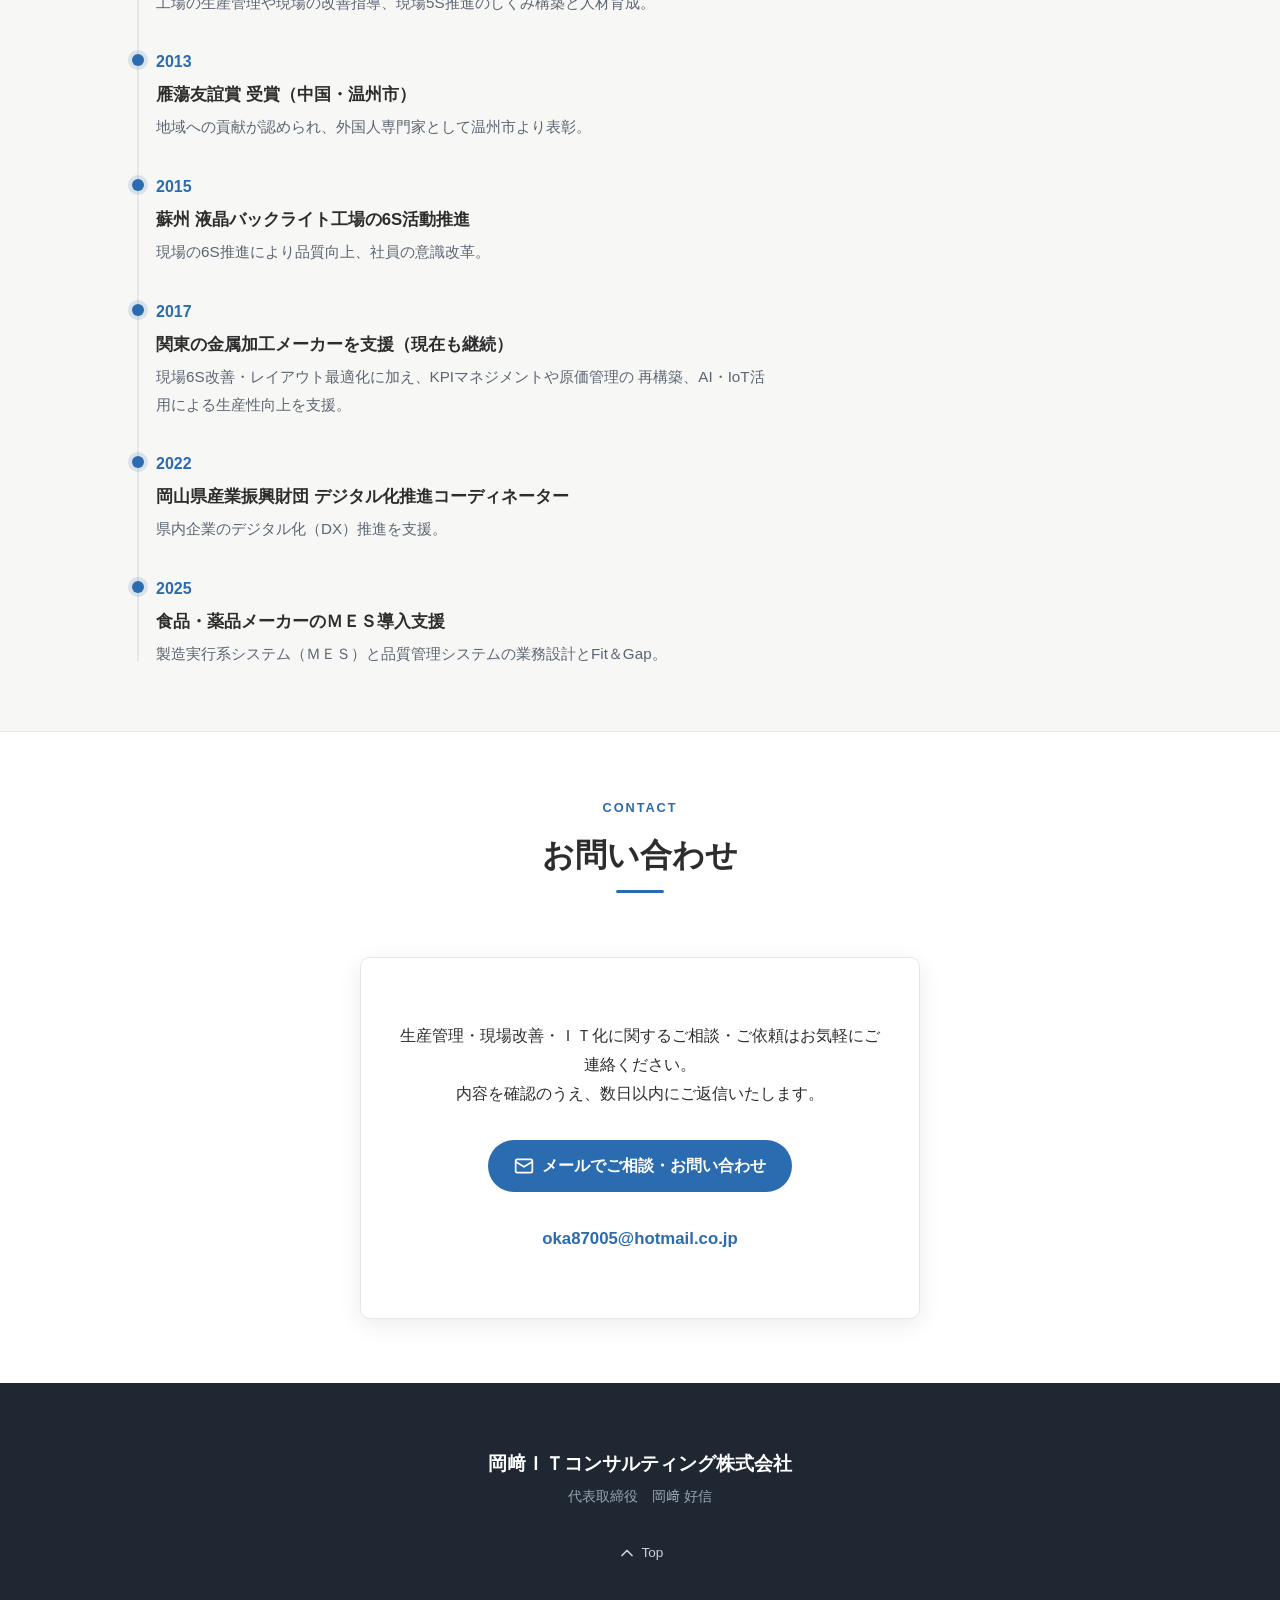
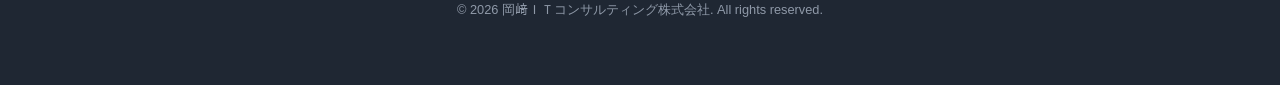
==== commit eb737801: "修正: トップ写真を正面ポートレートに（左右反転＋トリミング）／肩書き調整／経歴3件追加 - ヒーロー写真を IMG_5195AA（スタジオ正面ポートレート）へ差し替え。   左右反転＋上半身トリミン" ====
--- a/index.html
+++ b/index.html
@@ -59,8 +59,19 @@
   -->
   <a class="skip-link" href="#main-content">本文へスキップ</a>
 
+  <!--
+    「ページ先頭へ戻る」の着地点（不可視アンカー）。
+    以前は id="top" を固定ヘッダー（position:fixed）に付けていたが、固定要素は
+    常に画面内にあるためブラウザが「既に表示済み」と判断し #top でスクロールが
+    起きなかった。そこで id="top" を body 直下の「非固定」要素へ移し、純HTMLでも
+    確実にドキュメント先頭（y=0）を指すようにする。サイズ0・装飾なしでレイアウト不変。
+    （:target の scroll-margin-top は CSS 側で #top のみ 0 に上書きし、ヘッダー高さ分
+    潜り込む／ずれるのを防ぐ。確実性のため main.js でも scrollTo(0) を併用する。）
+  -->
+  <span id="top" aria-hidden="true"></span>
+
   <!-- ============ ヘッダー / ナビ（Sprint 0 で枠、機能は Sprint 6） ============ -->
-  <header class="site-header" id="top">
+  <header class="site-header">
     <div class="container site-header__inner">
       <!-- ロゴ（屋号 or 氏名）。クリックでトップへ。 -->
       <a class="site-header__logo" href="#top">岡﨑 好信</a>
@@ -101,7 +112,7 @@
       <div class="container hero__inner">
         <!-- 左：テキスト（モバイルでは上） -->
         <div class="hero__body">
-          <p class="hero__eyebrow">岡﨑ＩＴコンサルティング株式会社　代表取締役</p>
+          <p class="hero__eyebrow">岡﨑ＩＴコンサルティング株式会社</p>
           <!--
             キャッチコピー：フレーズ（意味のまとまり）単位で折り返す方式。
             各フレーズを inline-block の塊にすることで、語の途中で割れず・
@@ -126,10 +137,10 @@
           <img
             class="hero__image"
             src="images/hero.jpg"
-            width="1600"
-            height="1067"
+            width="900"
+            height="1162"
             fetchpriority="high"
-            alt="セミナーで登壇する岡﨑好信"
+            alt="岡﨑好信"
           />
         </div>
       </div>
@@ -319,7 +330,7 @@
             </div>
           </li>
           <li class="work-card">
-            <img class="work-card__image" src="images/hero.jpg" width="1600"
+            <img class="work-card__image" src="images/work-seminar.jpg" width="1600"
               height="1067" loading="lazy" alt="セミナーでの講演の様子" />
             <div class="work-card__body">
               <h4 class="work-card__title">セミナー・講演活動</h4>
@@ -403,11 +414,29 @@
             </div>
           </li>
           <li class="timeline__item">
+            <span class="timeline__year">2011</span>
+            <div class="timeline__content">
+              <h4 class="timeline__title">上海 家具工場の現場改善指導</h4>
+              <p class="timeline__desc">
+                工場の生産管理や現場の改善指導、現場5S推進のしくみ構築と人材育成。
+              </p>
+            </div>
+          </li>
+          <li class="timeline__item">
             <span class="timeline__year">2013</span>
             <div class="timeline__content">
               <h4 class="timeline__title">雁蕩友誼賞 受賞（中国・温州市）</h4>
               <p class="timeline__desc">
                 地域への貢献が認められ、外国人専門家として温州市より表彰。
+              </p>
+            </div>
+          </li>
+          <li class="timeline__item">
+            <span class="timeline__year">2015</span>
+            <div class="timeline__content">
+              <h4 class="timeline__title">蘇州 液晶バックライト工場の6S活動推進</h4>
+              <p class="timeline__desc">
+                現場の6S推進により品質向上、社員の意識改革。
               </p>
             </div>
           </li>
@@ -427,6 +456,15 @@
               <h4 class="timeline__title">岡山県産業振興財団 デジタル化推進コーディネーター</h4>
               <p class="timeline__desc">
                 県内企業のデジタル化（DX）推進を支援。
+              </p>
+            </div>
+          </li>
+          <li class="timeline__item">
+            <span class="timeline__year">2025</span>
+            <div class="timeline__content">
+              <h4 class="timeline__title">食品・薬品メーカーのＭＥＳ導入支援</h4>
+              <p class="timeline__desc">
+                製造実行系システム（ＭＥＳ）と品質管理システムの業務設計とFit＆Gap。
               </p>
             </div>
           </li>
--- a/css/style.css
+++ b/css/style.css
@@ -93,6 +93,17 @@
 /* アンカー移動時に固定ヘッダーへ潜り込まないよう、着地位置を調整 */
 :target {
   scroll-margin-top: var(--header-height);
+}
+
+/* 「ページ先頭へ戻る」の着地点。body 直下の不可視アンカー。
+   - サイズ0・装飾なしでレイアウトに一切影響させない。
+   - 上の :target ルールはヘッダー高さ分の余白を入れるが、#top は
+     ドキュメント最上部（y=0）へ戻したいので scroll-margin-top を 0 に上書きする。
+     これで #top アンカー／JS どちらでも確実に最上部へ着地する。 */
+#top {
+  display: block;
+  height: 0;
+  scroll-margin-top: 0;
 }
 
 /* ---------- 4. レイアウト土台 ---------- */
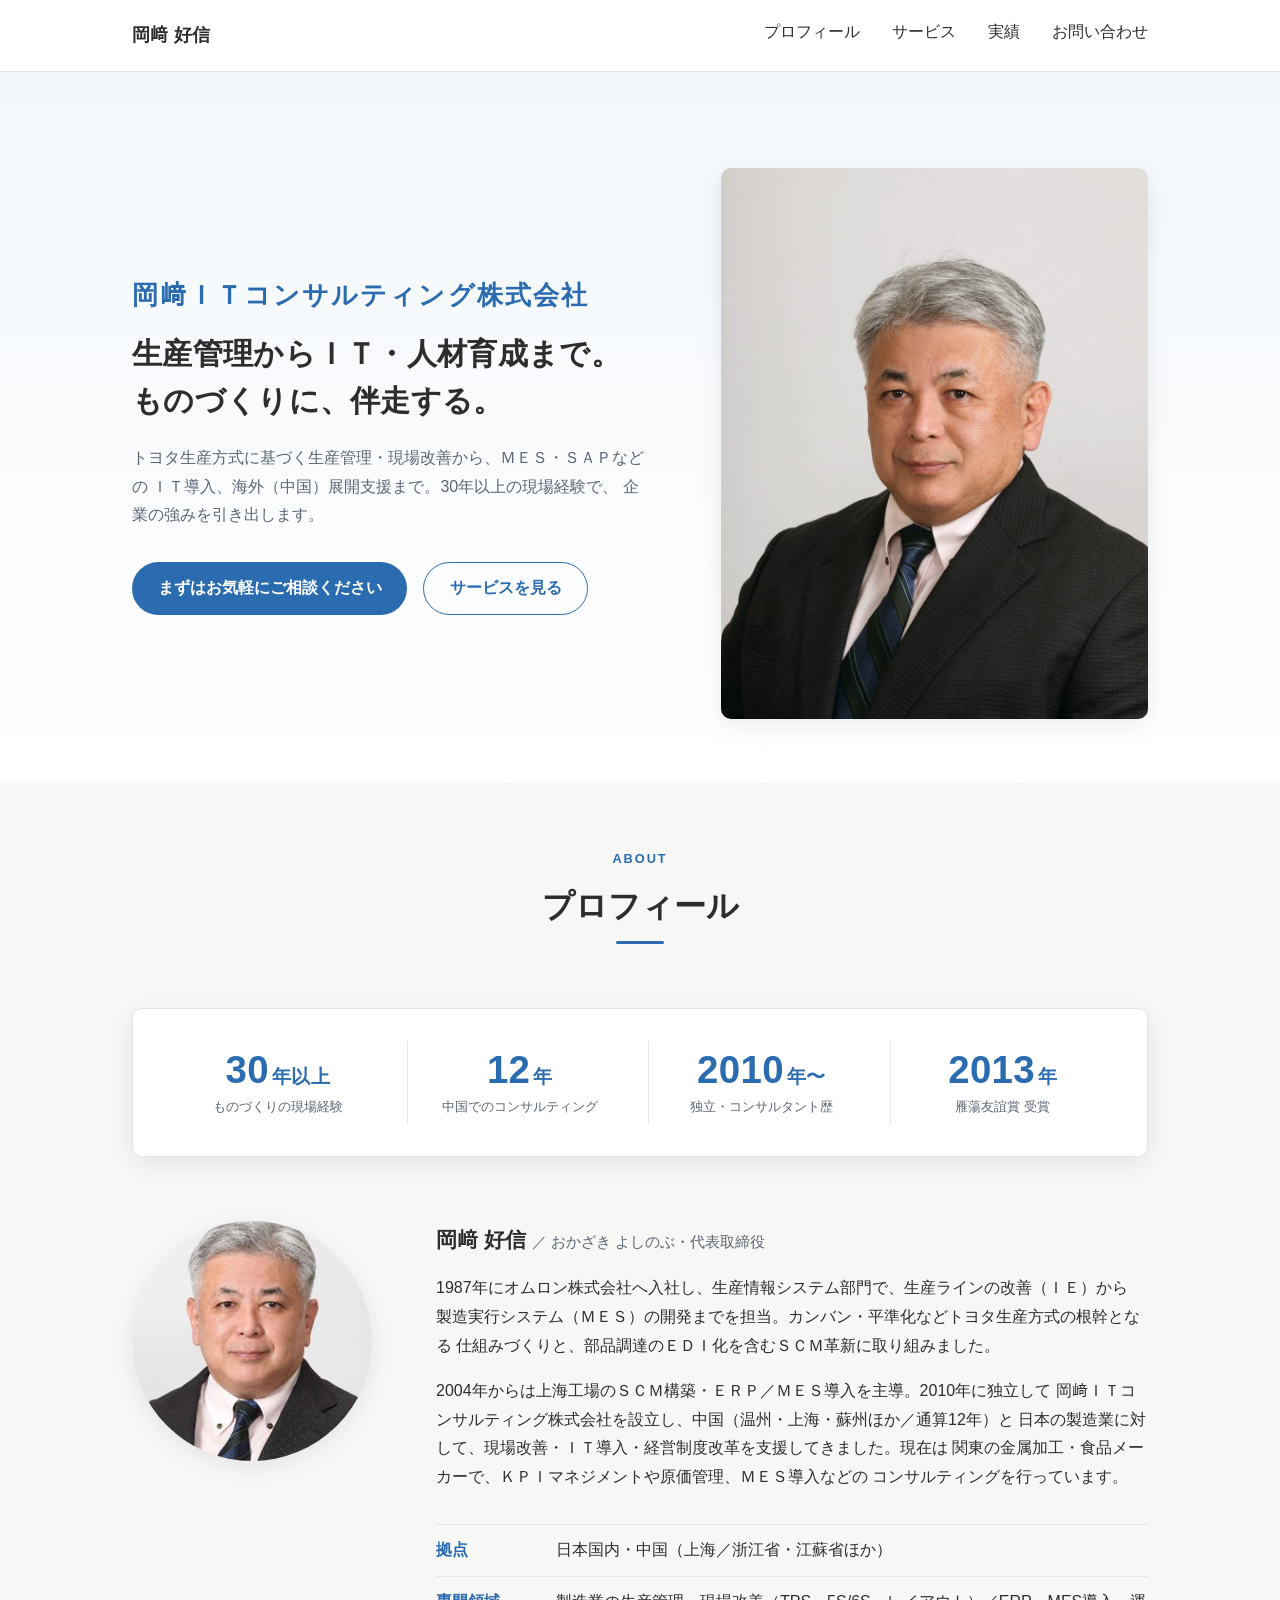
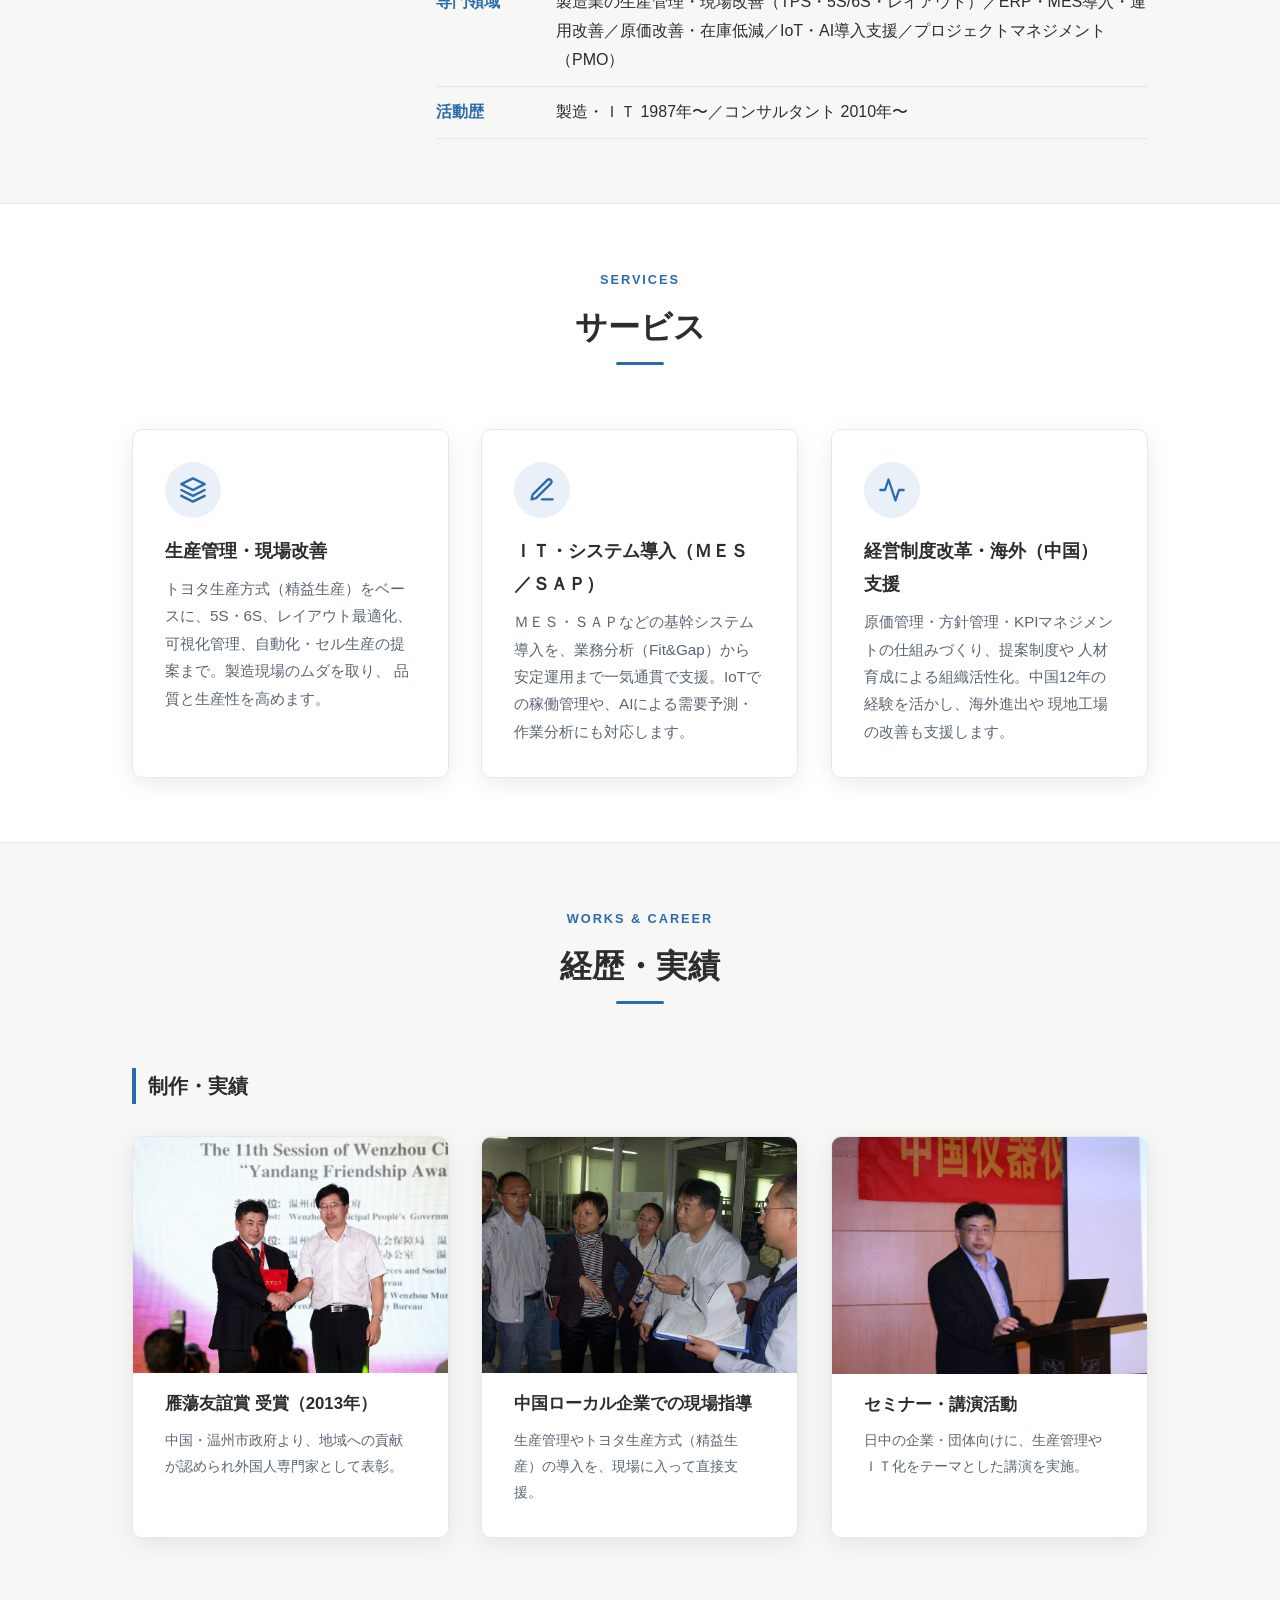
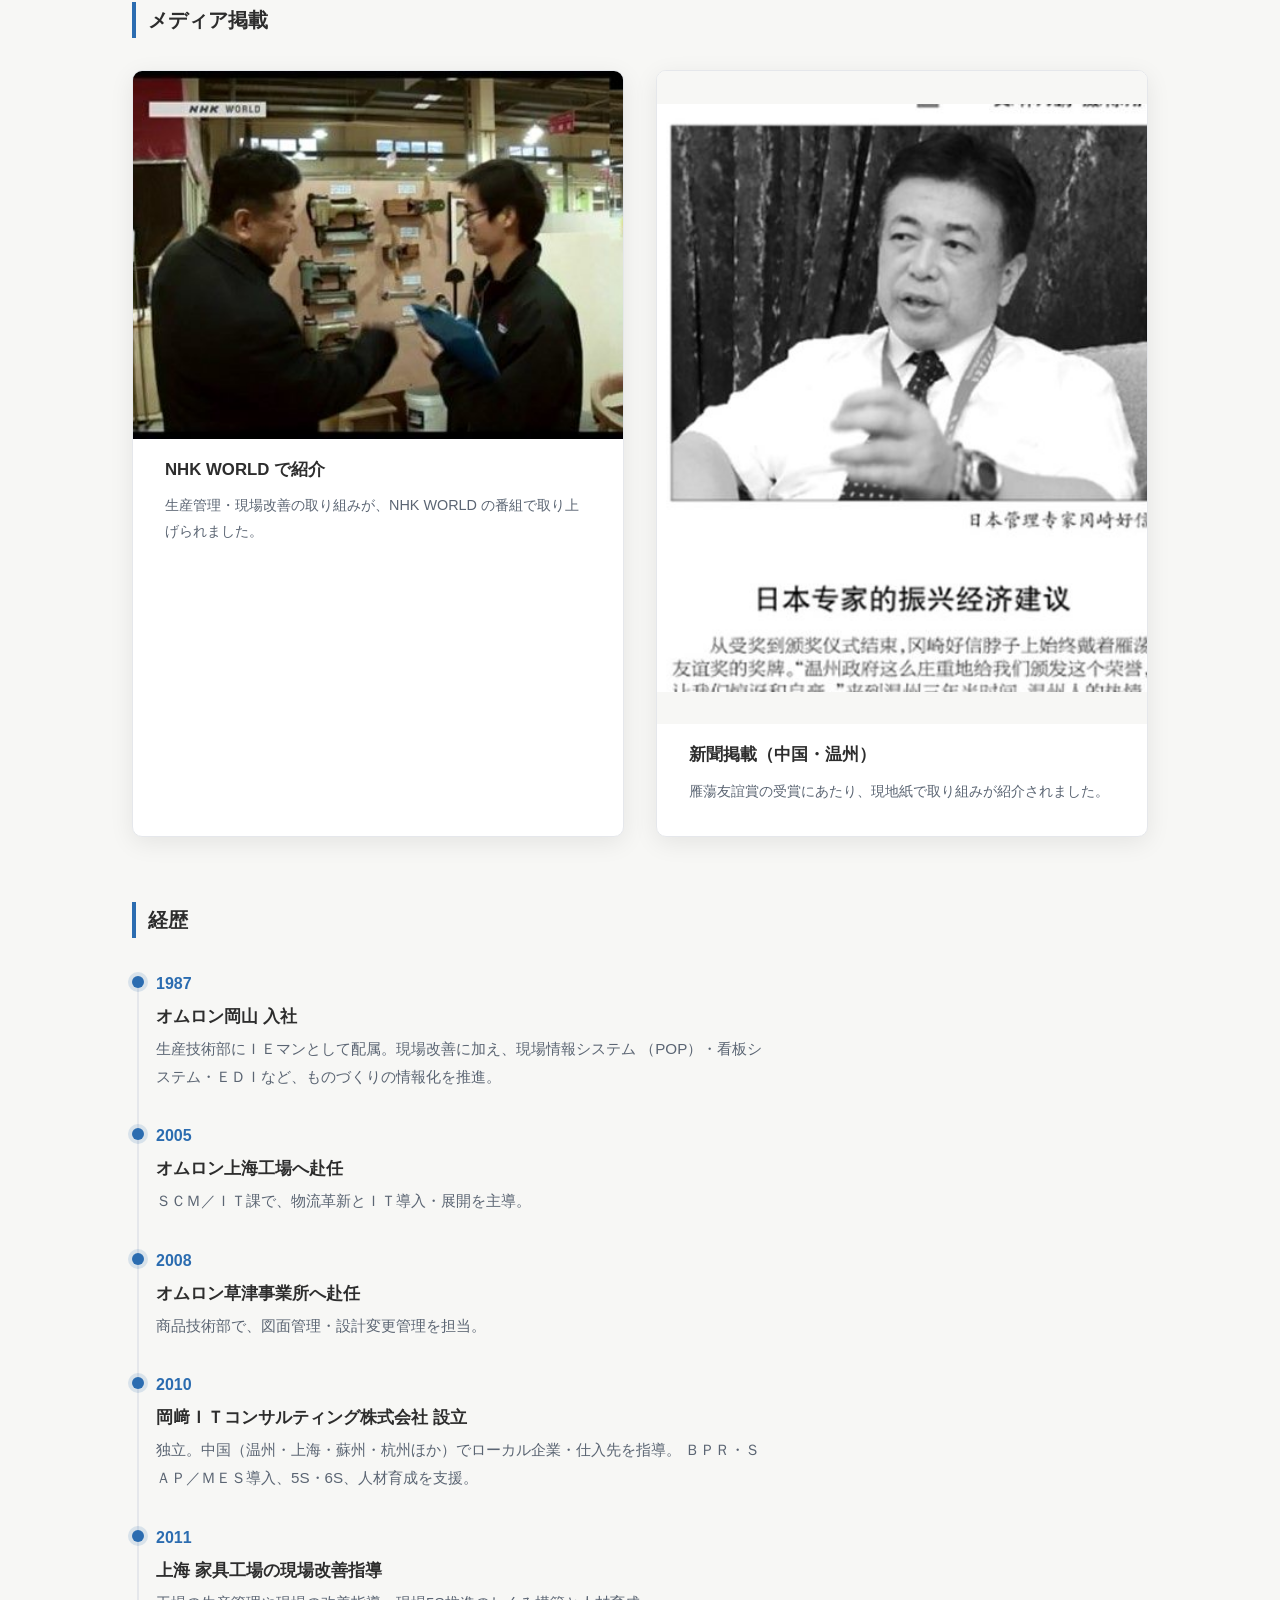
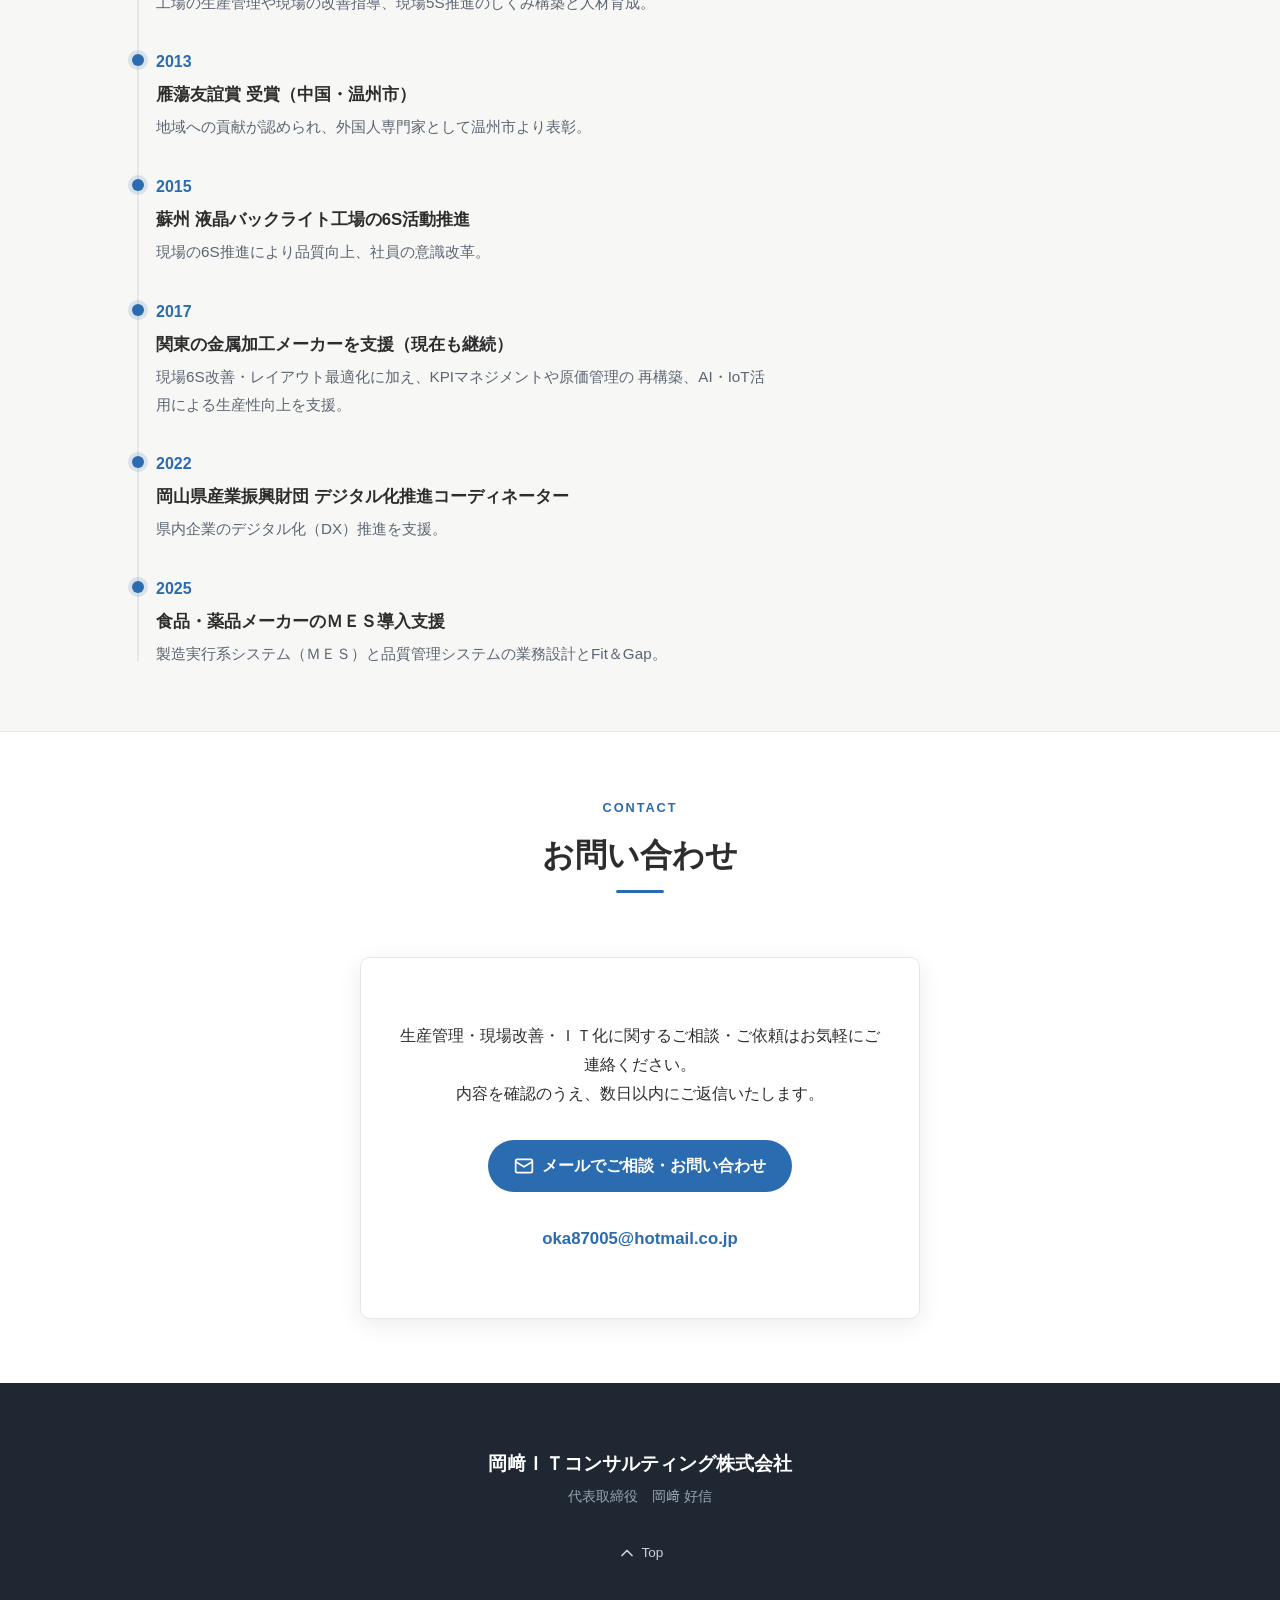
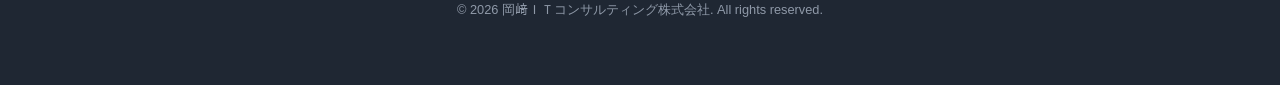
==== commit e3f07bf9: "chore: OkazakiIT への譲渡準備（絶対URLを okazakiit.github.io へ更新） - og:url / og:image / canonical / JSON-LD（in" ====
--- a/index.html
+++ b/index.html
@@ -40,10 +40,10 @@
   <meta property="og:site_name" content="岡﨑ＩＴコンサルティング株式会社" />
   <meta property="og:title" content="岡﨑 好信 | 岡﨑ＩＴコンサルティング株式会社" />
   <meta property="og:description" content="生産管理・現場改善・ＩＴ化を軸に、中小企業の成長を支援する経営コンサルタント。" />
-  <meta property="og:url" content="https://metamol.github.io/okazaki-itc-site/" />
-  <meta property="og:image" content="https://metamol.github.io/okazaki-itc-site/ogp.jpg" />
+  <meta property="og:url" content="https://okazakiit.github.io/okazaki-itc-site/" />
+  <meta property="og:image" content="https://okazakiit.github.io/okazaki-itc-site/ogp.jpg" />
   <meta name="twitter:card" content="summary_large_image" />
-  <link rel="canonical" href="https://metamol.github.io/okazaki-itc-site/" />
+  <link rel="canonical" href="https://okazakiit.github.io/okazaki-itc-site/" />
 
   <!-- 共通スタイル -->
   <link rel="stylesheet" href="css/style.css" />
@@ -549,12 +549,12 @@
     "@graph": [
       {
         "@type": "Person",
-        "@id": "https://metamol.github.io/okazaki-itc-site/#person",
+        "@id": "https://okazakiit.github.io/okazaki-itc-site/#person",
         "name": "岡﨑 好信",
         "jobTitle": "代表取締役／経営コンサルタント",
         "nationality": "日本",
-        "url": "https://metamol.github.io/okazaki-itc-site/",
-        "image": "https://metamol.github.io/okazaki-itc-site/images/profile.jpg",
+        "url": "https://okazakiit.github.io/okazaki-itc-site/",
+        "image": "https://okazakiit.github.io/okazaki-itc-site/images/profile.jpg",
         "award": "雁蕩友誼賞（2013年・中国 温州市）",
         "knowsAbout": [
           "生産管理",
@@ -570,17 +570,17 @@
           "中小企業支援"
         ],
         "worksFor": {
-          "@id": "https://metamol.github.io/okazaki-itc-site/#organization"
+          "@id": "https://okazakiit.github.io/okazaki-itc-site/#organization"
         }
       },
       {
         "@type": "Organization",
-        "@id": "https://metamol.github.io/okazaki-itc-site/#organization",
+        "@id": "https://okazakiit.github.io/okazaki-itc-site/#organization",
         "name": "岡﨑ＩＴコンサルティング株式会社",
         "foundingDate": "2010",
-        "url": "https://metamol.github.io/okazaki-itc-site/",
-        "logo": "https://metamol.github.io/okazaki-itc-site/ogp.jpg",
-        "image": "https://metamol.github.io/okazaki-itc-site/ogp.jpg",
+        "url": "https://okazakiit.github.io/okazaki-itc-site/",
+        "logo": "https://okazakiit.github.io/okazaki-itc-site/ogp.jpg",
+        "image": "https://okazakiit.github.io/okazaki-itc-site/ogp.jpg",
         "description": "生産管理・現場改善・ＩＴ化を軸に中小企業を支援する経営コンサルティング",
         "email": "oka87005@hotmail.co.jp",
         "areaServed": [
@@ -588,7 +588,7 @@
           "中国"
         ],
         "founder": {
-          "@id": "https://metamol.github.io/okazaki-itc-site/#person"
+          "@id": "https://okazakiit.github.io/okazaki-itc-site/#person"
         }
       }
     ]
--- a/css/style.css
+++ b/css/style.css
@@ -400,7 +400,8 @@
   color: var(--color-accent);
   font-weight: 700;
   letter-spacing: 0.08em;
-  font-size: 0.95rem;
+  /* 会社名（最上部の一行）を強調。見出し(h1)より小さく保ちつつ拡大。 */
+  font-size: clamp(1.1rem, 3.2vw, 1.6rem);
   /* A3：肩書き（eyebrow）と大きな見出しの間に少しゆとりを持たせる。 */
   margin-bottom: 0.75rem;
 }
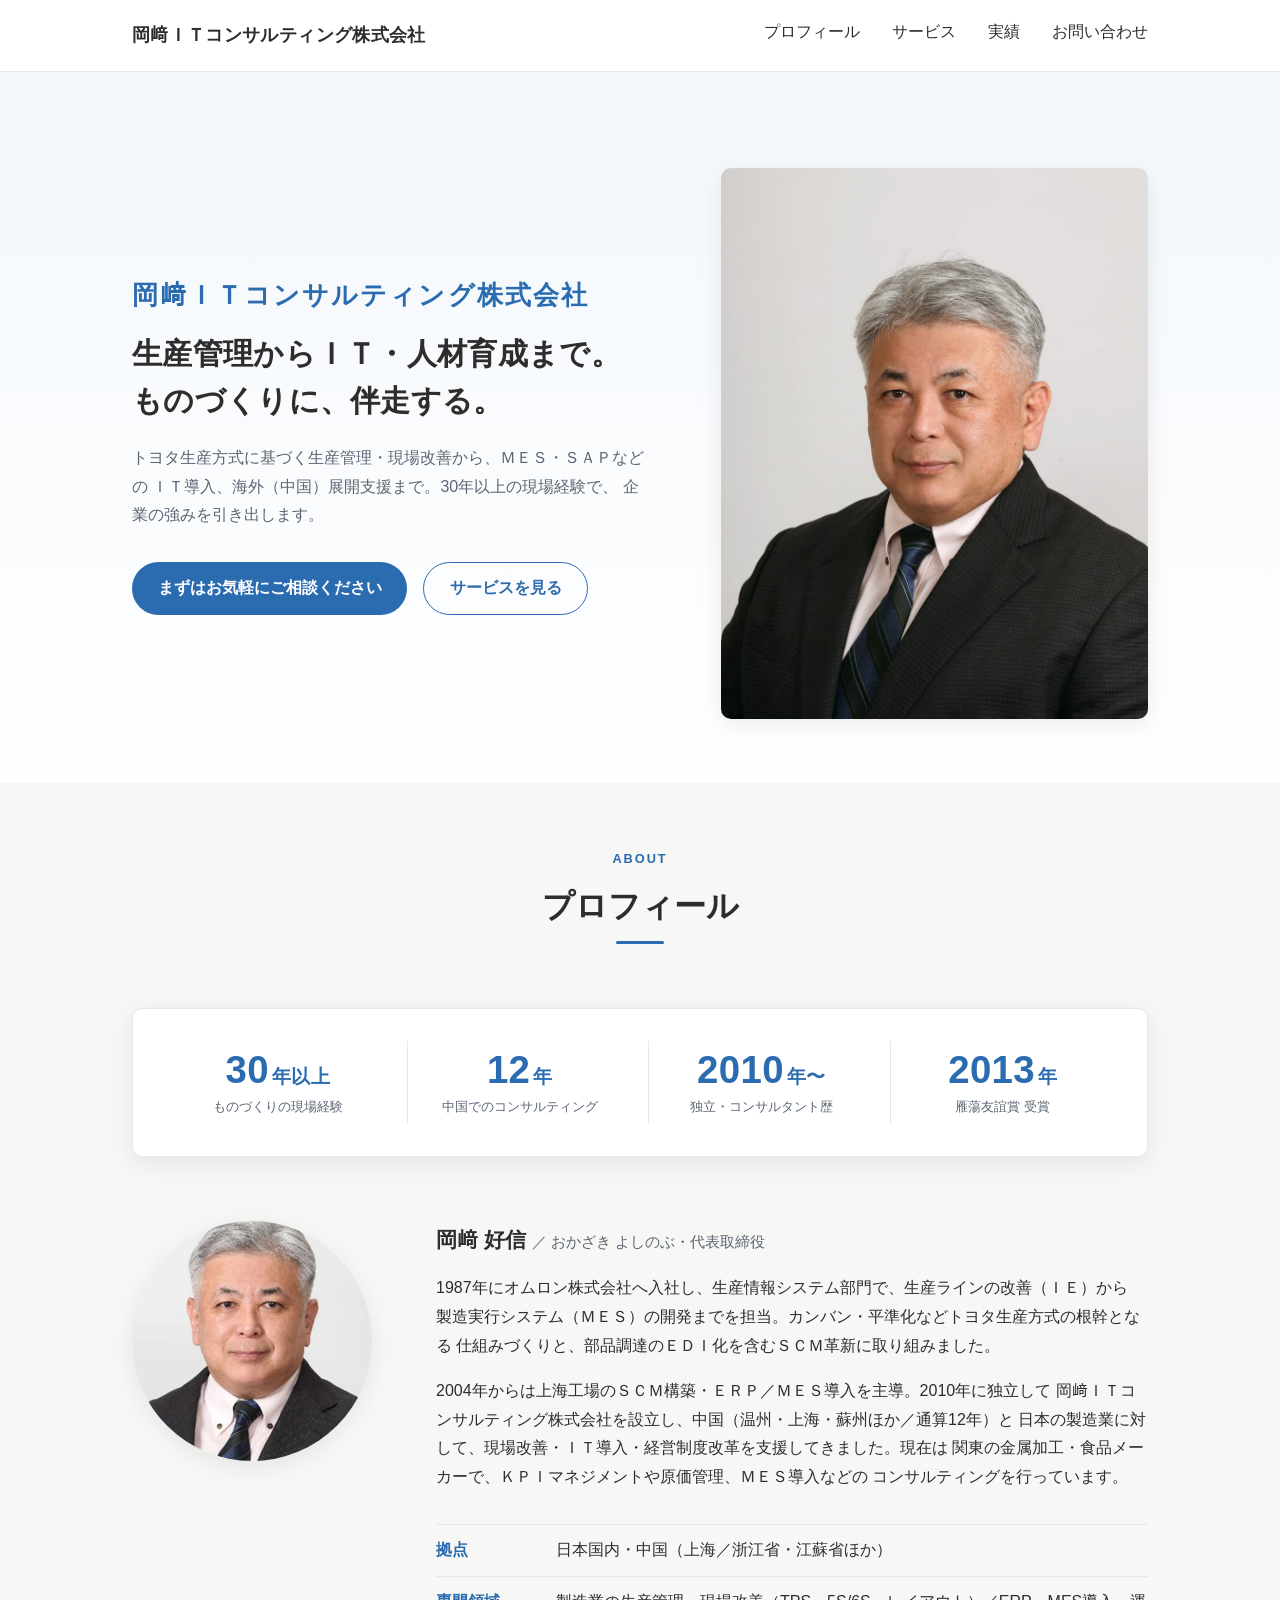
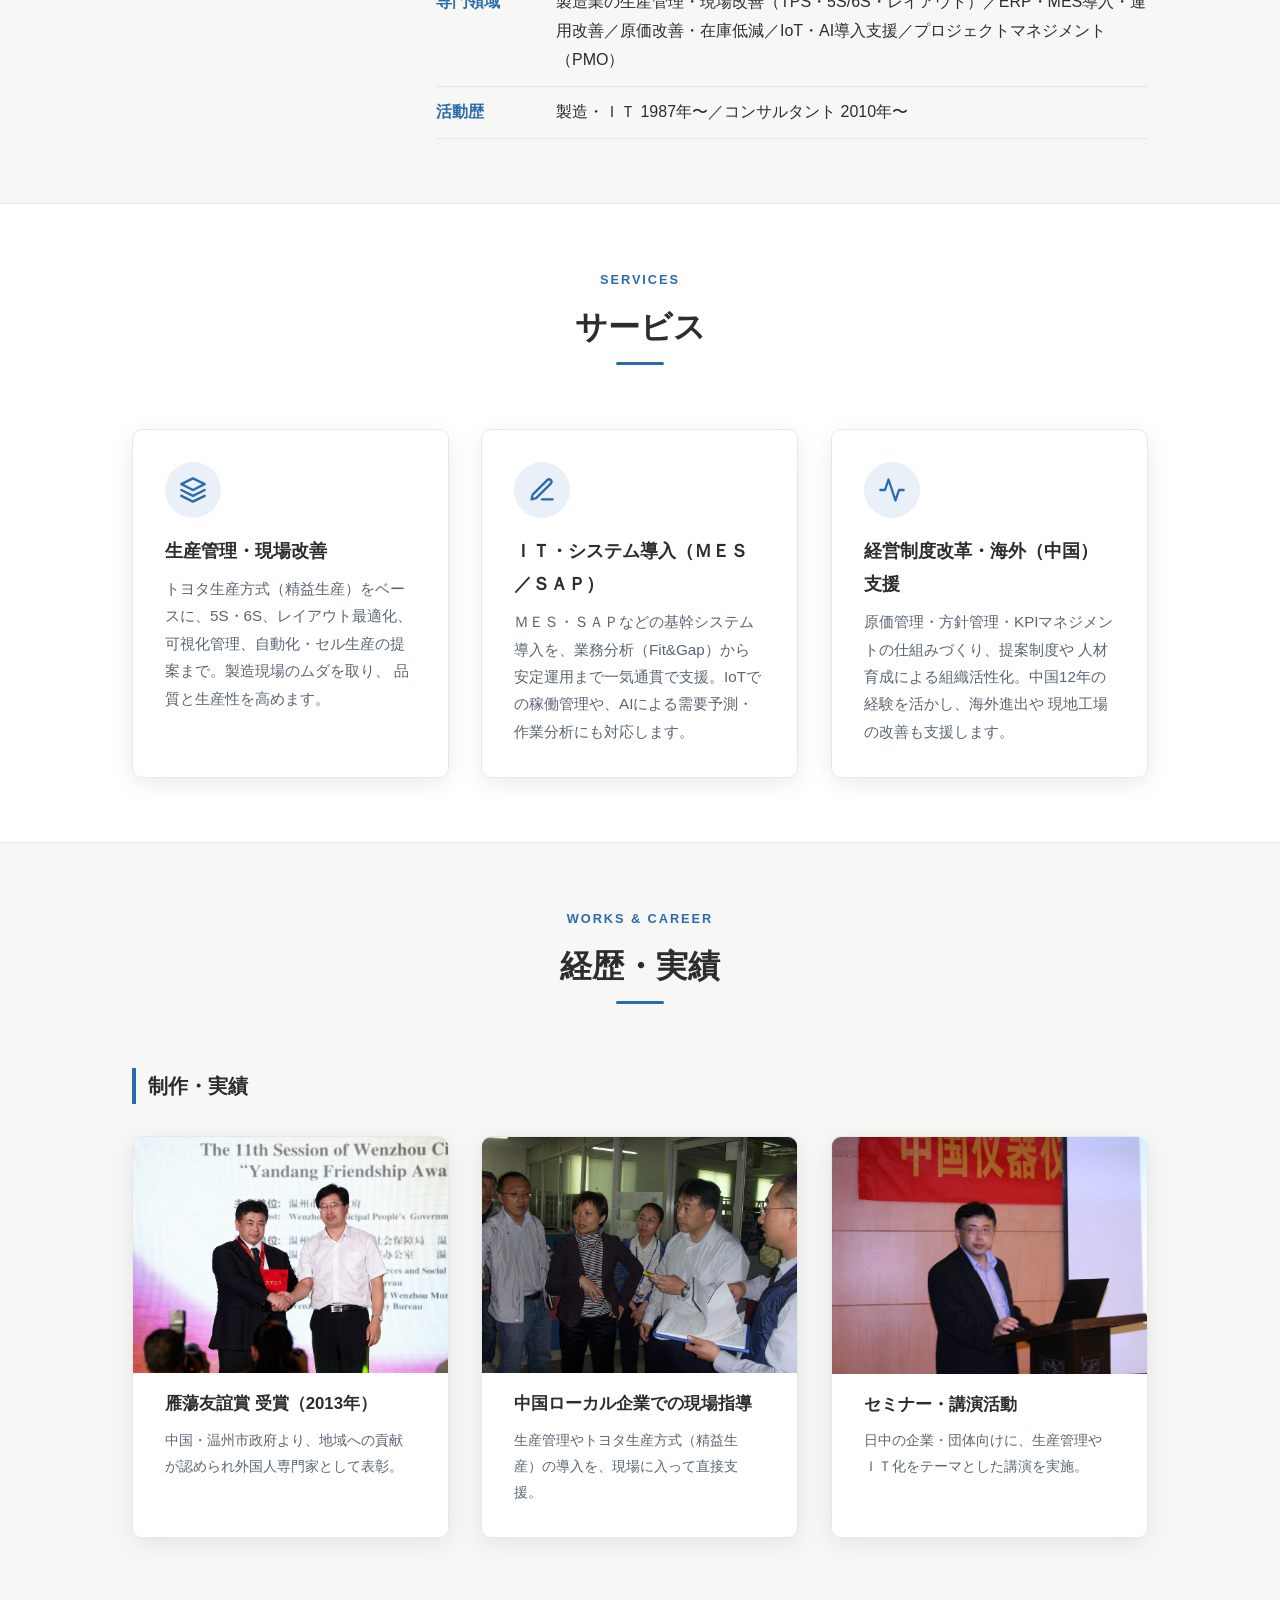
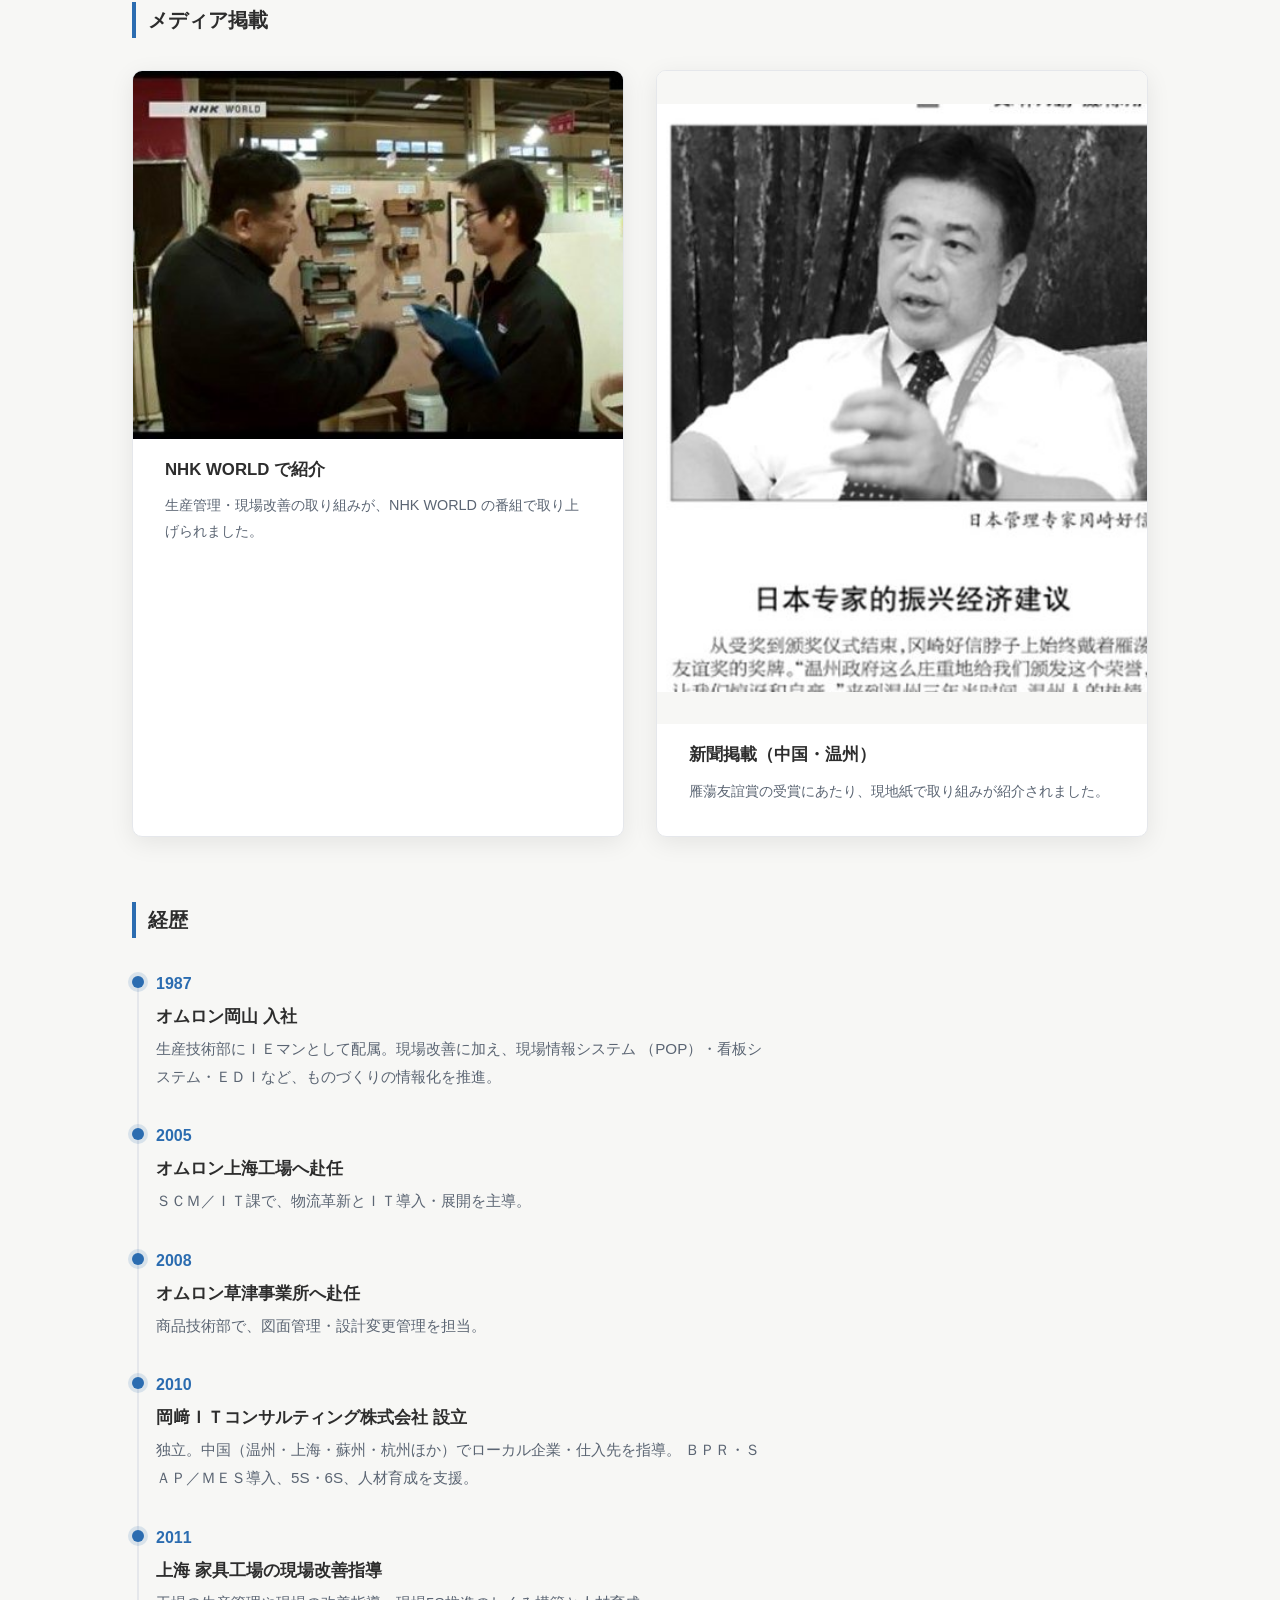
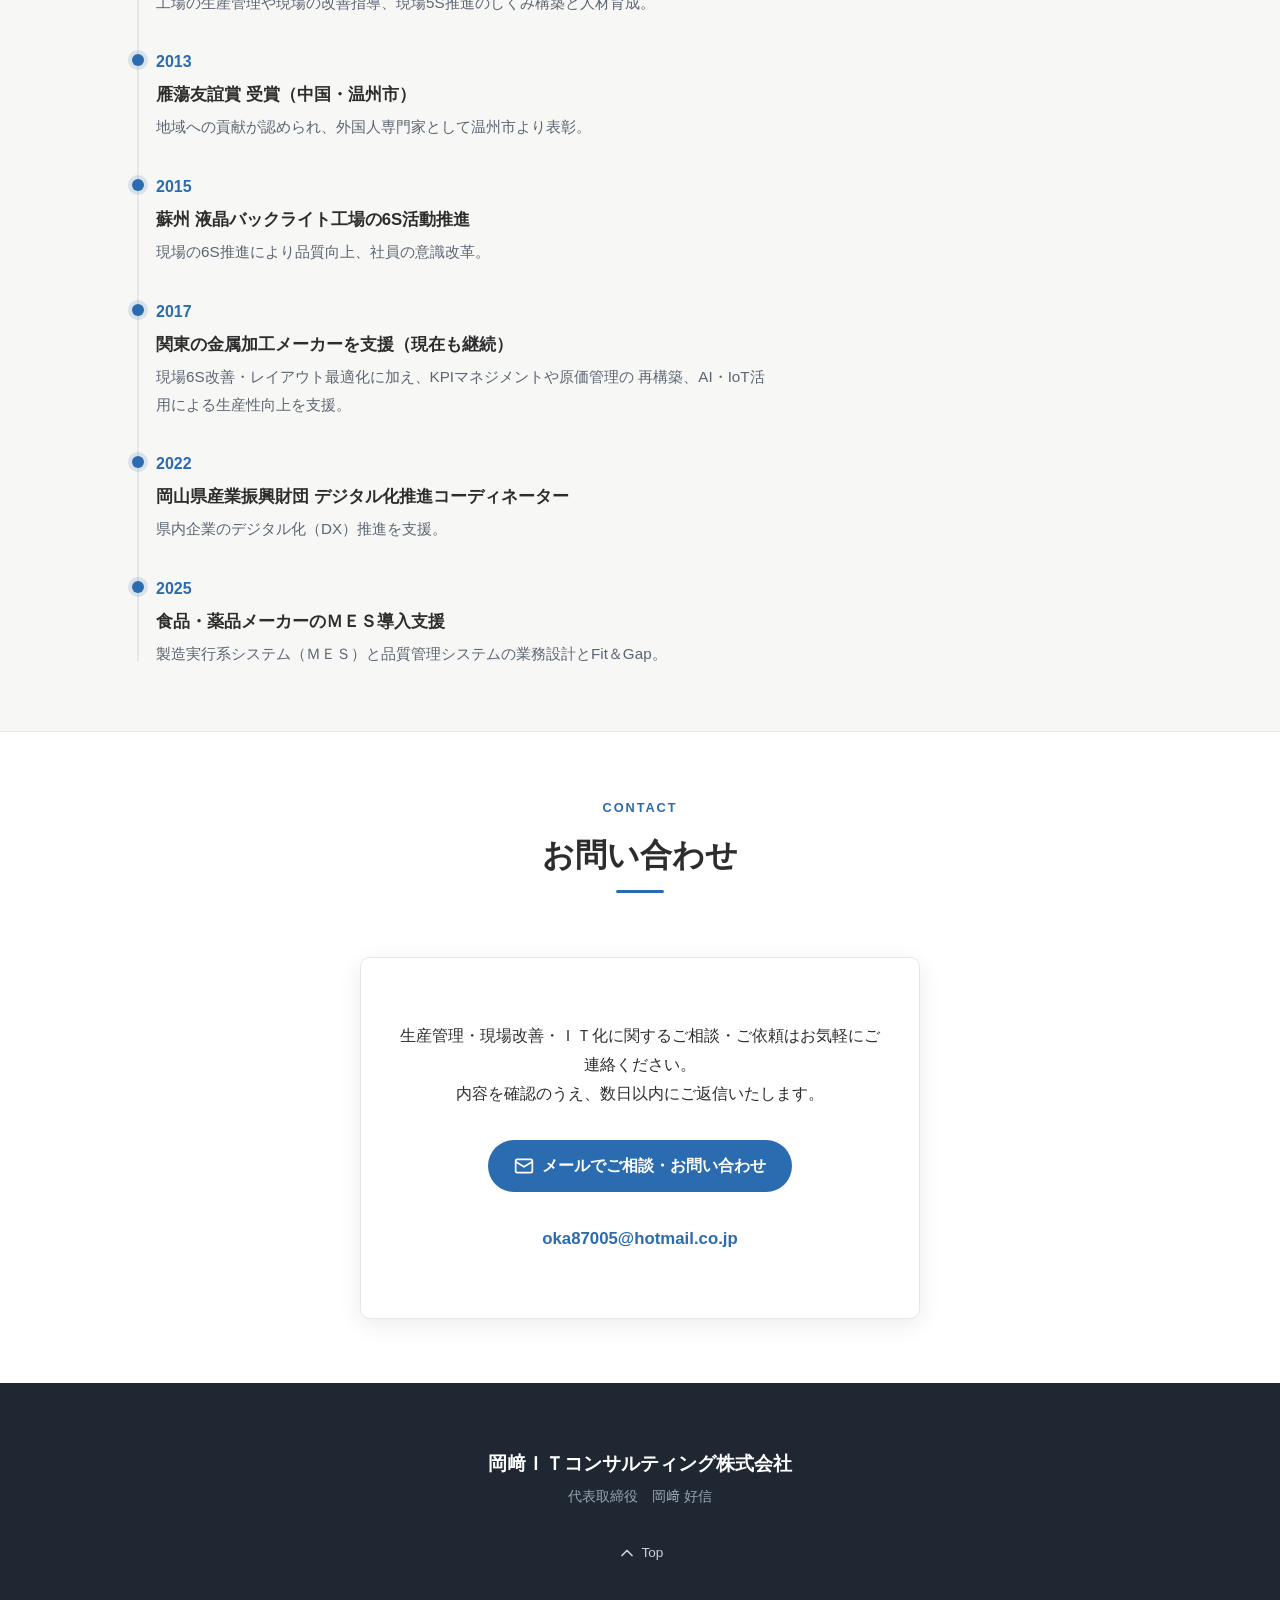
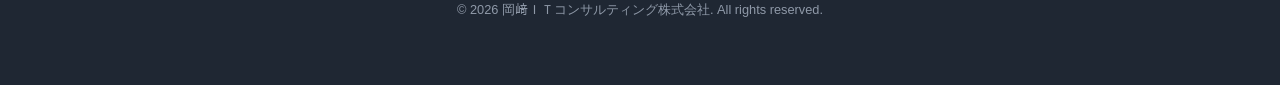
==== commit 48f4171d: "feat(header): logo text to company name with responsive sizing (fits 320px, no wrap)" ====
--- a/index.html
+++ b/index.html
@@ -74,7 +74,7 @@
   <header class="site-header">
     <div class="container site-header__inner">
       <!-- ロゴ（屋号 or 氏名）。クリックでトップへ。 -->
-      <a class="site-header__logo" href="#top">岡﨑 好信</a>
+      <a class="site-header__logo" href="#top">岡﨑ＩＴコンサルティング株式会社</a>
 
       <!-- モバイル用ハンバーガー（開閉動作は Sprint 6 で JS 実装） -->
       <button
@@ -190,8 +190,8 @@
             <img
               class="about__image"
               src="images/profile.jpg"
-              width="419"
-              height="526"
+              width="600"
+              height="600"
               loading="lazy"
               alt="岡﨑好信"
             />
--- a/css/style.css
+++ b/css/style.css
@@ -151,9 +151,12 @@
 }
 
 .site-header__logo {
-  font-size: 1.1rem;
+  /* ロゴは会社名（16文字）で長いため、狭い画面では自動縮小して
+     ハンバーガーと重ならず1行に収まるようにする（320px端末まで対応）。 */
+  font-size: clamp(0.85rem, 4.4vw, 1.1rem);
   font-weight: 700;
   letter-spacing: 0.02em;
+  white-space: nowrap; /* ロゴの途中折り返しを禁止 */
 }
 
 /* ハンバーガーボタン（モバイルで表示、PCで隠す） */
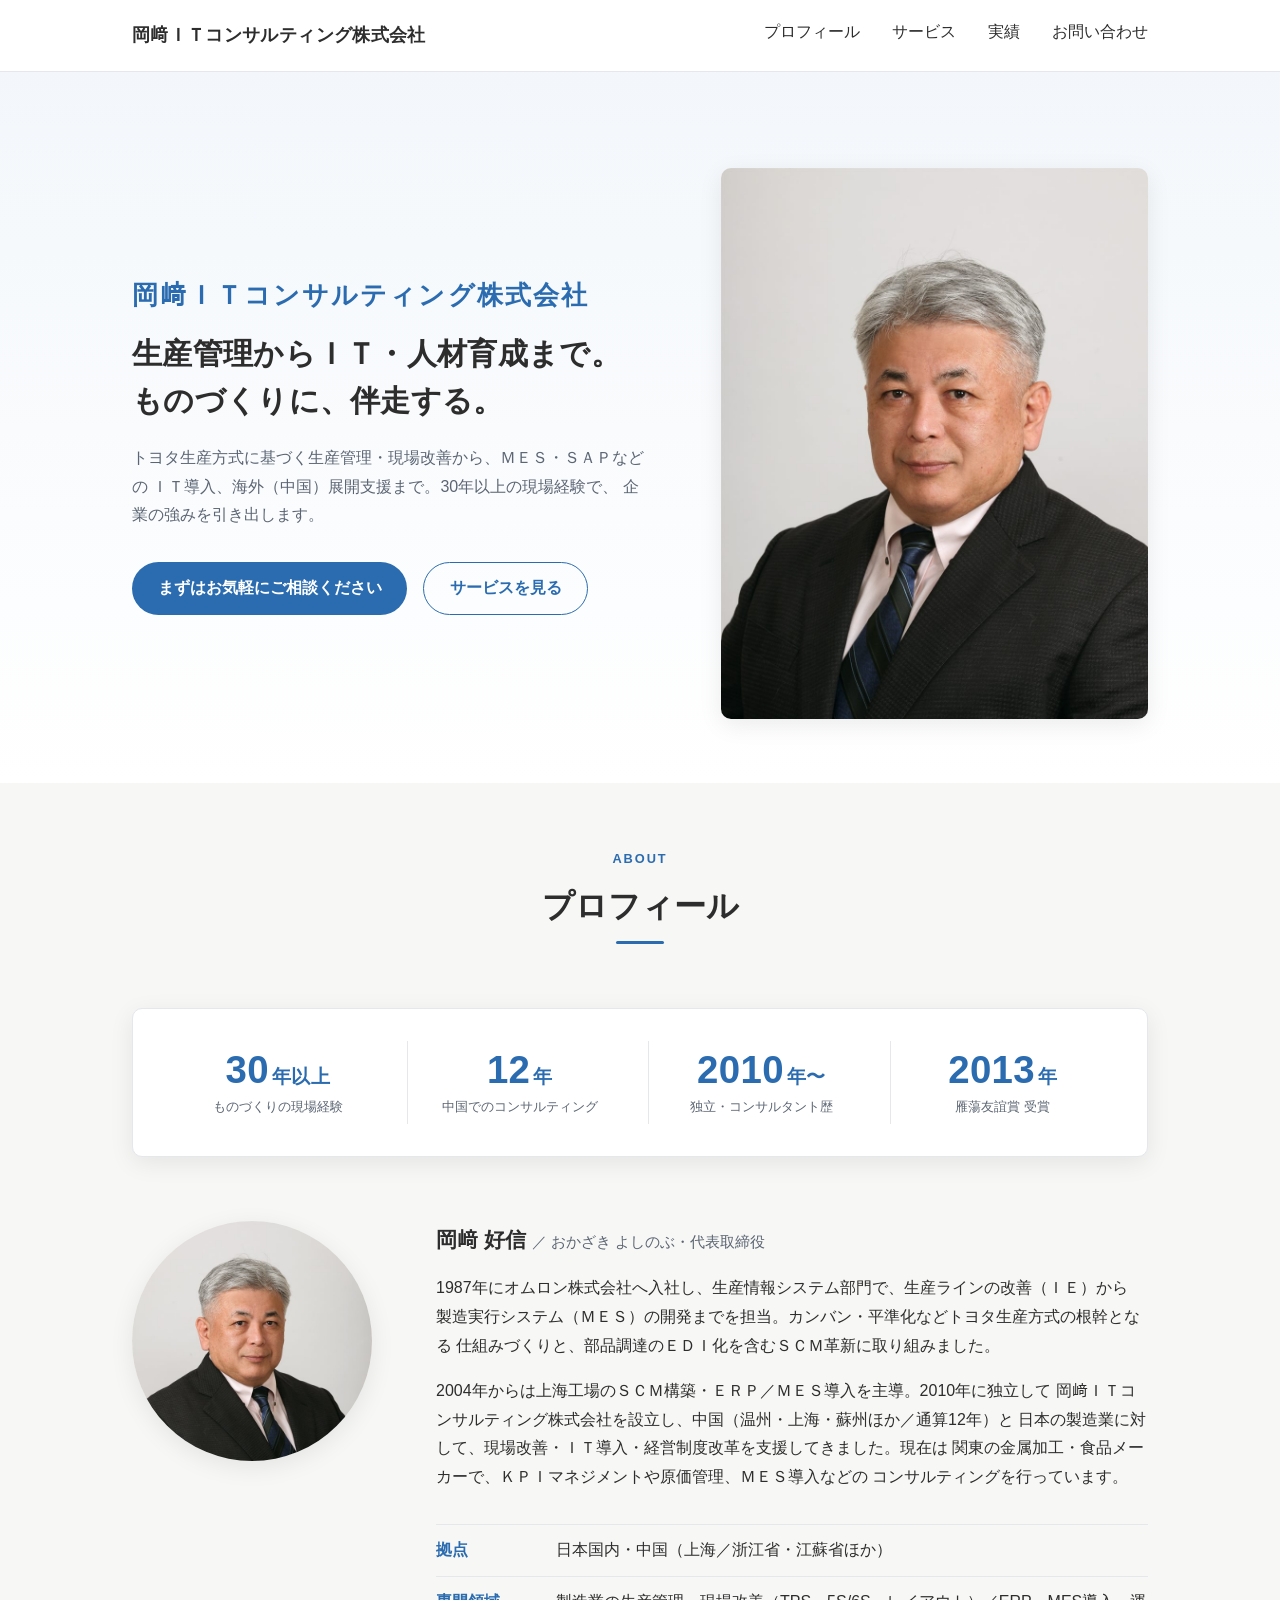
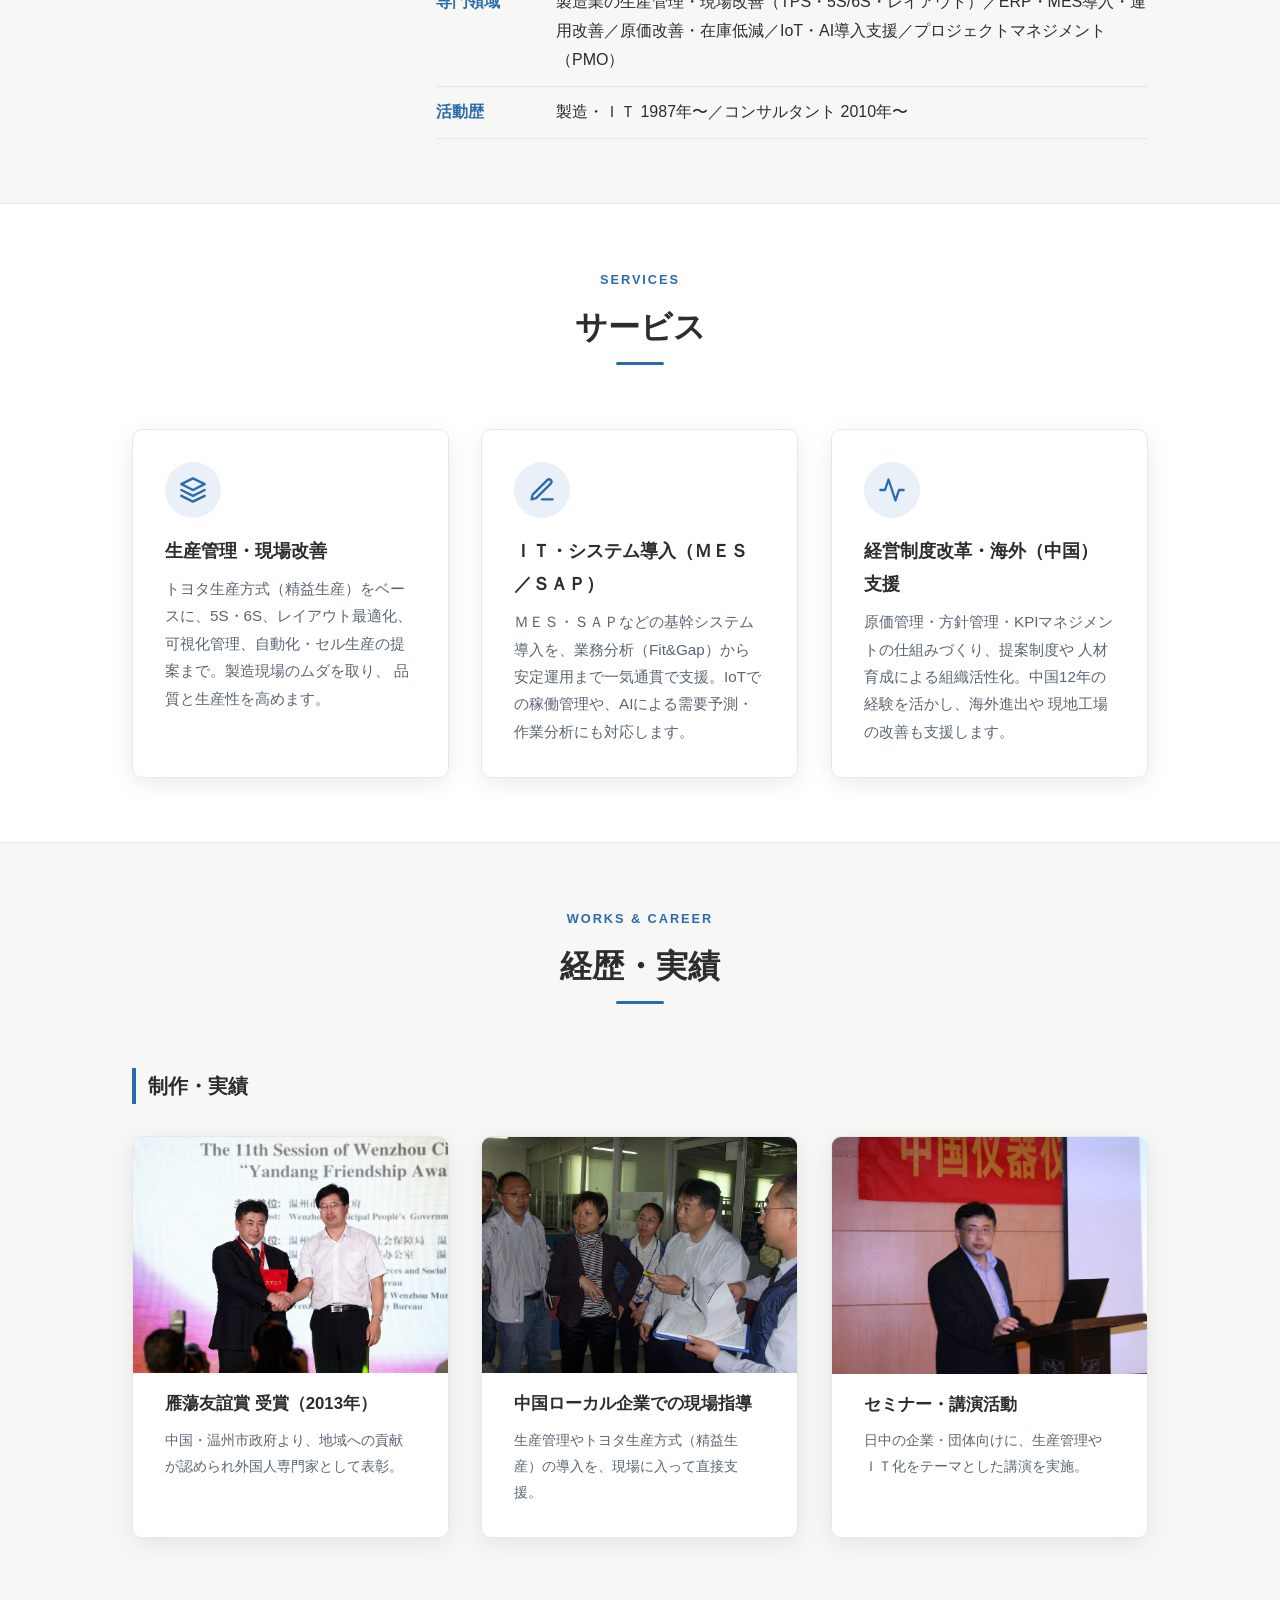
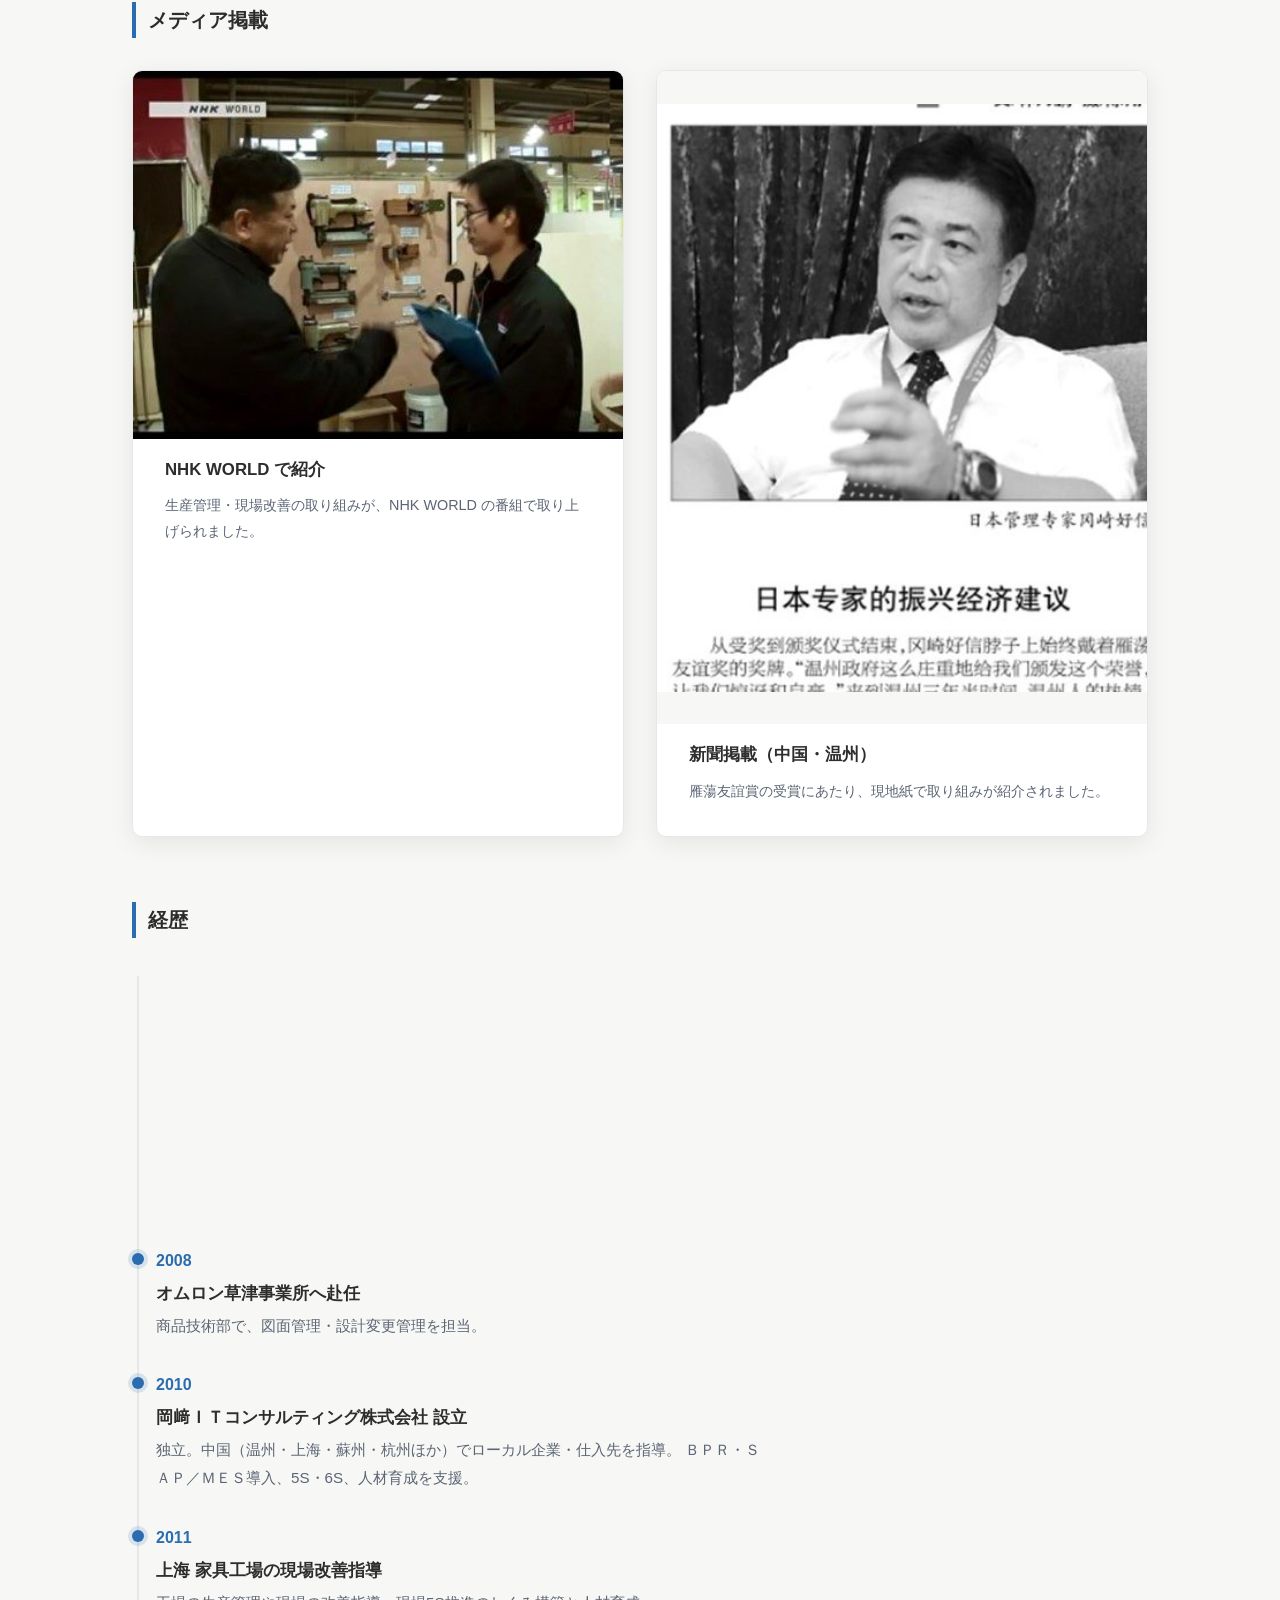
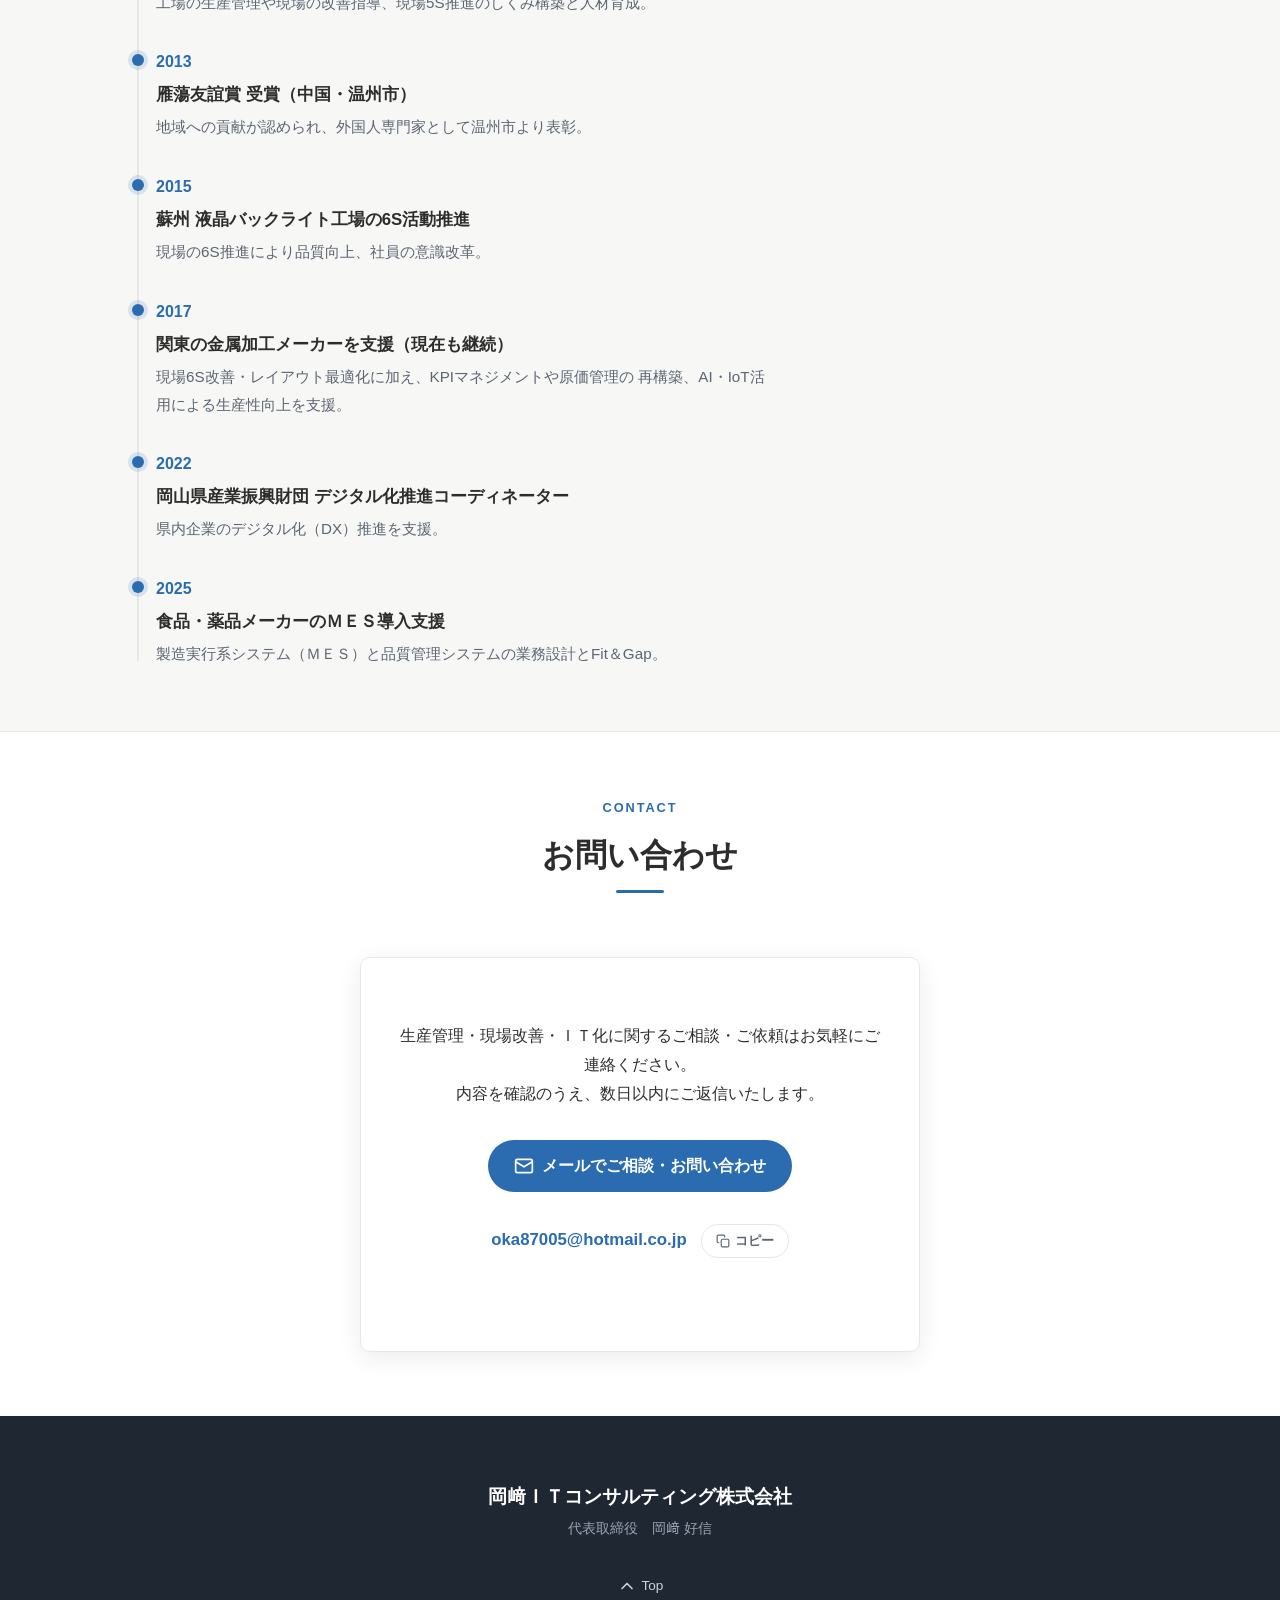
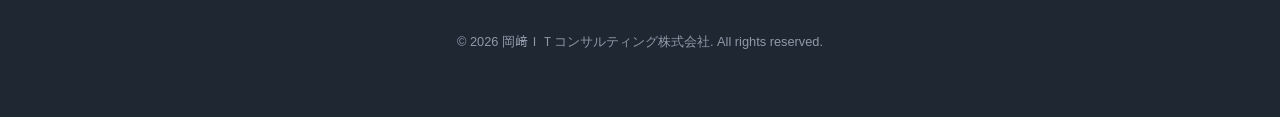
==== commit 731716ad: "feat(contact): メールアドレスの「コピー」ボタンを追加 - 既定のメールアプリ未設定のPC（メールをブラウザでしか使わない環境）では   mailto ボタンで何も起きないため、その保険" ====
--- a/index.html
+++ b/index.html
@@ -507,7 +507,33 @@
           <!-- メールアドレス（クリックで起動・コピーも可） -->
           <p class="contact__address">
             <a href="mailto:oka87005@hotmail.co.jp">oka87005@hotmail.co.jp</a>
+            <!--
+              保険導線：既定のメールアプリが未設定のPC（Webメール利用者）では
+              mailto を押しても何も起きないため、表示中アドレスをワンクリックで
+              クリップボードへコピーするボタンを併設する。
+              表示は CSS の .js ゲート（JSが動いた時だけ表示）。JS無効時は
+              ボタンが出ない＝従来表示と完全に同じで無害。
+            -->
+            <button class="copy-btn" type="button"
+              aria-label="メールアドレスをコピー"
+              data-copy-text="oka87005@hotmail.co.jp">
+              <svg viewBox="0 0 24 24" width="14" height="14" fill="none"
+                stroke="currentColor" stroke-width="2" stroke-linecap="round"
+                stroke-linejoin="round" aria-hidden="true">
+                <rect x="9" y="9" width="13" height="13" rx="2" />
+                <path d="M5 15H4a2 2 0 0 1-2-2V4a2 2 0 0 1 2-2h9a2 2 0 0 1 2 2v1" />
+              </svg>
+              コピー
+            </button>
           </p>
+
+          <!--
+            コピー結果の通知領域。role="status" ＋ aria-live="polite" で
+            スクリーンリーダーにも結果（成功/失敗）を読み上げる。
+            視覚上はボタン直下に約2秒表示して消える（JSが textContent を出し入れ）。
+            空の時も高さを確保し、表示/非表示でレイアウトがガタつかない（CSS側）。
+          -->
+          <p class="copy-status" role="status" aria-live="polite"></p>
         </div>
       </div>
     </section>
--- a/css/style.css
+++ b/css/style.css
@@ -289,6 +289,7 @@
 a:focus-visible,
 .btn:focus-visible,
 .nav-toggle:focus-visible,
+.copy-btn:focus-visible,
 .global-nav__list a:focus-visible {
   outline: 2px solid var(--color-accent);
   outline-offset: 2px;
@@ -885,6 +886,57 @@
   border-bottom-color: var(--color-accent);
 }
 
+/* ----- コピー導線（mailto が機能しない環境向けの保険） -----
+   既定のメールアプリ未設定のPCでは mailto ボタンが無反応のため、
+   表示中アドレスをクリップボードへコピーするボタンを併設する。
+   既定は非表示で、JSが動いた時（html.js）だけ表示する＝JS無効時は
+   従来表示と完全に同じ。見た目は既存トークンだけの控えめなセカンダリ調。 */
+.copy-btn {
+  display: none; /* JS無効時は出さない（.js ゲートで解除） */
+}
+
+.js .copy-btn {
+  display: inline-flex;
+  align-items: center;
+  gap: 0.35rem;
+  margin-left: 0.6rem;
+  padding: 0.3rem 0.85rem;
+  font-size: 0.8rem;
+  font-weight: 700;
+  color: var(--color-text-muted);
+  background: var(--color-bg);
+  border: 1px solid var(--color-border);
+  border-radius: 999px;
+  vertical-align: middle;
+  word-break: normal; /* 親(.contact__address)の break-all を打ち消す */
+  transition: color var(--transition), border-color var(--transition);
+}
+
+.js .copy-btn:hover {
+  color: var(--color-accent);
+  border-color: var(--color-accent);
+}
+
+/* コピー結果の通知（成功＝アクセント色／失敗＝読める濃さの赤）。
+   空の時も min-height で1行分を確保し、表示時のレイアウトシフトを防ぐ。
+   コンテナ自体も .js ゲート（JS無効時は空のままなので畳んで非表示）。 */
+.copy-status {
+  display: none;
+}
+
+.js .copy-status {
+  display: block;
+  min-height: 1.5em;
+  margin: var(--space-xs) 0 0;
+  font-size: 0.85rem;
+  font-weight: 700;
+  color: var(--color-accent);
+}
+
+.js .copy-status--error {
+  color: #b42318; /* 白背景で 5.9:1 を確保（4.5:1 以上） */
+}
+
 /* ============================================================
    Sprint 5：フッター
    ============================================================ */
@@ -988,13 +1040,16 @@
     padding-top: 0 !important; /* 固定ヘッダー分の余白は不要 */
   }
 
-  /* 画面専用UIを隠す（紙では機能しない/邪魔になる） */
+  /* 画面専用UIを隠す（紙では機能しない/邪魔になる）
+     コピーボタン・通知領域も紙では無意味なので隠す（アドレス本体は残る） */
   .site-header,
   .nav-toggle,
   .global-nav,
   .skip-link,
   .site-footer__top,
-  .hero__actions {
+  .hero__actions,
+  .copy-btn,
+  .copy-status {
     display: none !important;
   }
 
